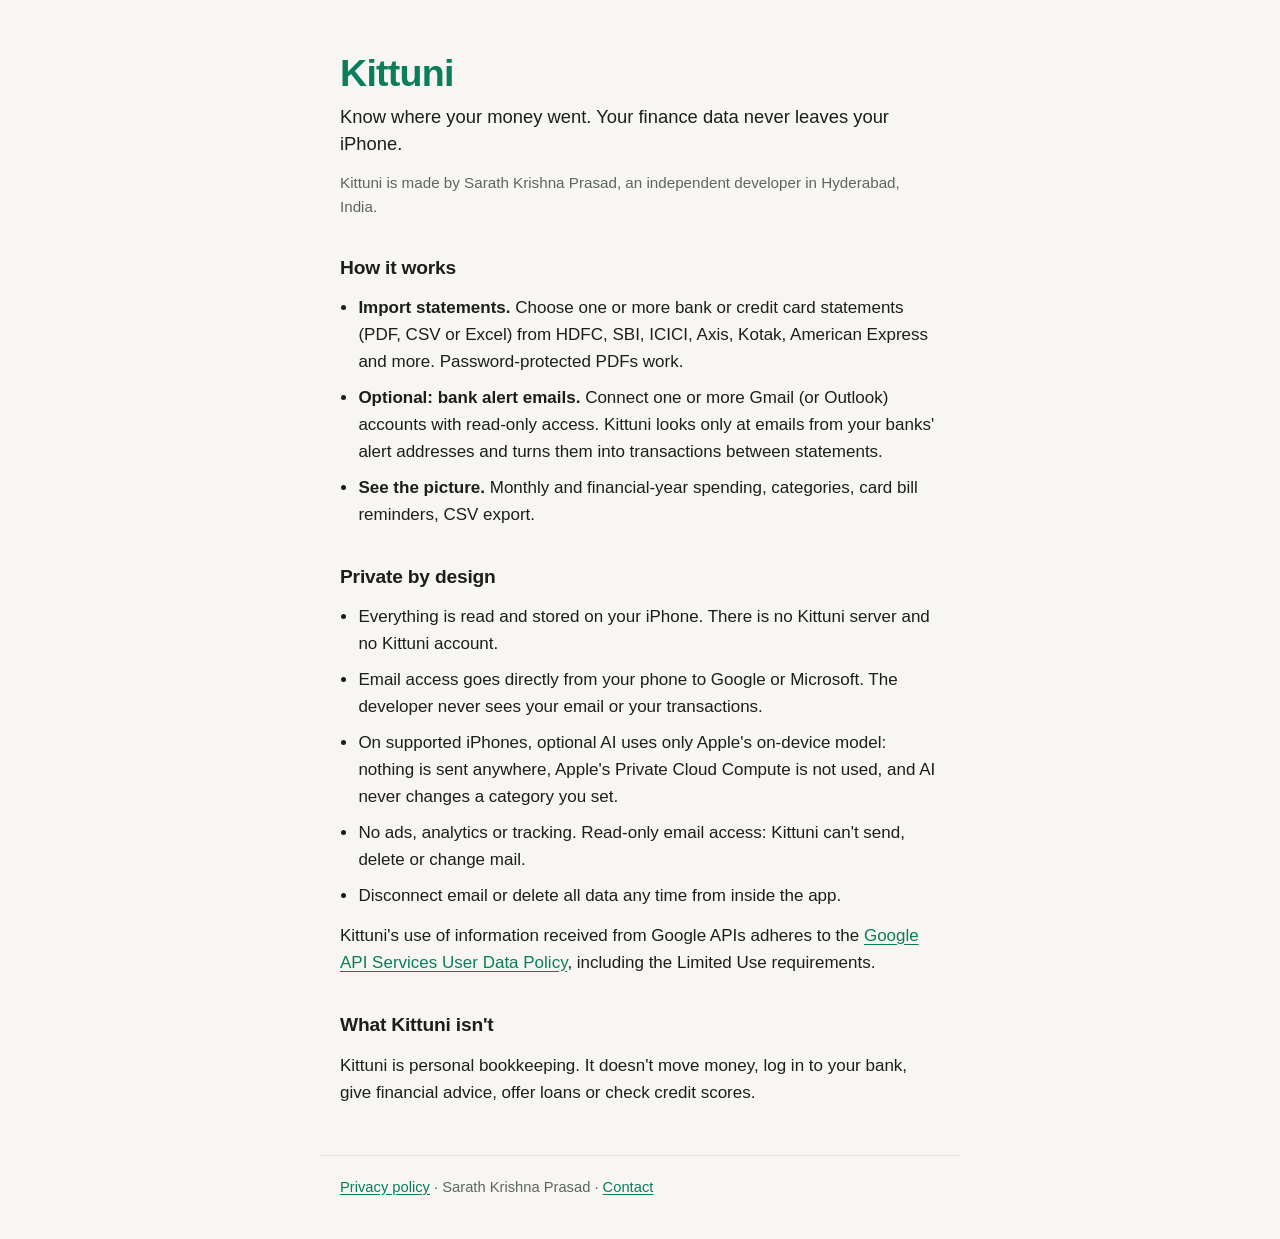
==== index.html @ f72bd261 "Publish the Kittuni homepage and privacy policy. Static GitHub Pages site for kittuni.com, with the " ====
<!doctype html>
<html lang="en">
<head>
<meta charset="utf-8">
<meta name="viewport" content="width=device-width, initial-scale=1">
<title>Kittuni — private expense tracker for iPhone</title>
<meta name="description" content="Track spending from your bank statements and bank alert emails, entirely on your iPhone. No servers, no tracking.">
<link rel="canonical" href="https://kittuni.com/">
<link rel="icon" href="favicon.svg" type="image/svg+xml">
<link rel="stylesheet" href="style.css">
</head>
<body>
<header class="wrap">
  <h1>Kittuni</h1>
  <p class="tag">Know where your money went. Your finance data never leaves your iPhone.</p>
  <p class="maker">Kittuni is made by Sarath Krishna Prasad, an independent developer in Hyderabad, India.</p>
</header>
<main class="wrap">
  <section>
    <h2>How it works</h2>
    <ul>
      <li><strong>Import statements.</strong> Choose one or more bank or credit card statements (PDF, CSV or Excel) from HDFC, SBI, ICICI, Axis, Kotak, American Express and more. Password-protected PDFs work.</li>
      <li><strong>Optional: bank alert emails.</strong> Connect one or more Gmail (or Outlook) accounts with read-only access. Kittuni looks only at emails from your banks' alert addresses and turns them into transactions between statements.</li>
      <li><strong>See the picture.</strong> Monthly and financial-year spending, categories, card bill reminders, CSV export.</li>
    </ul>
  </section>
  <section>
    <h2>Private by design</h2>
    <ul>
      <li>Everything is read and stored on your iPhone. There is no Kittuni server and no Kittuni account.</li>
      <li>Email access goes directly from your phone to Google or Microsoft. The developer never sees your email or your transactions.</li>
      <li>On supported iPhones, optional AI uses only Apple's on-device model: nothing is sent anywhere, Apple's Private Cloud Compute is not used, and AI never changes a category you set.</li>
      <li>No ads, analytics or tracking. Read-only email access: Kittuni can't send, delete or change mail.</li>
      <li>Disconnect email or delete all data any time from inside the app.</li>
    </ul>
    <p>Kittuni's use of information received from Google APIs adheres to the <a href="https://developers.google.com/terms/api-services-user-data-policy">Google API Services User Data Policy</a>, including the Limited Use requirements.</p>
  </section>
  <section>
    <h2>What Kittuni isn't</h2>
    <p>Kittuni is personal bookkeeping. It doesn't move money, log in to your bank, give financial advice, offer loans or check credit scores.</p>
  </section>
</main>
<footer class="wrap">
  <a href="privacy/">Privacy policy</a> · Sarath Krishna Prasad · <a href="mailto:kittuni.app@gmail.com">Contact</a>
</footer>
</body>
</html>
---- style.css ----
:root {
  color-scheme: light dark;
  --accent: #0a7d5a;
  --text: #1a1f1c;
  --muted: #5c665f;
  --bg: #f7f6f3;
  --line: #e4e1d8;
}

@media (prefers-color-scheme: dark) {
  :root {
    --accent: #5dcea0;
    --text: #f2f4f2;
    --muted: #b4beb6;
    --bg: #121614;
    --line: #2c3530;
  }
}

* { box-sizing: border-box; }

body {
  margin: 0;
  font: 17px/1.6 -apple-system, BlinkMacSystemFont, "Segoe UI", Roboto, Helvetica, Arial, sans-serif;
  color: var(--text);
  background: var(--bg);
  overflow-wrap: break-word;
}

.wrap {
  max-width: 40rem;
  margin: 0 auto;
  padding: 0 1.25rem;
}

header.wrap { padding-top: 3.25rem; }

h1 {
  font-size: 2.35rem;
  line-height: 1.15;
  font-weight: 700;
  letter-spacing: -0.02em;
  margin: 0;
  color: var(--accent);
}

.tag {
  font-size: 1.15rem;
  line-height: 1.45;
  margin: 0.55rem 0 0;
}

.maker,
.effective {
  margin: 0.85rem 0 0;
  color: var(--muted);
  font-size: 0.95rem;
}

h2 {
  font-size: 1.2rem;
  margin: 2.1rem 0 0.6rem;
  letter-spacing: -0.01em;
}

p { margin: 0.75rem 0; }

ul {
  margin: 0.4rem 0 0;
  padding-left: 1.15rem;
}

li { margin: 0.55rem 0; }

a {
  color: var(--accent);
  text-underline-offset: 0.15em;
}

a:hover { text-decoration-thickness: 2px; }

code {
  font-family: ui-monospace, SFMono-Regular, Menlo, Consolas, monospace;
  font-size: 0.9em;
}

main.policy { padding-top: 2.5rem; }

footer.wrap {
  margin-top: 3rem;
  margin-bottom: 2.5rem;
  padding-top: 1.25rem;
  border-top: 1px solid var(--line);
  font-size: 0.92rem;
  color: var(--muted);
}

@media (max-width: 480px) {
  body { font-size: 16.5px; }
  h1 { font-size: 2rem; }
  header.wrap { padding-top: 2.25rem; }
}
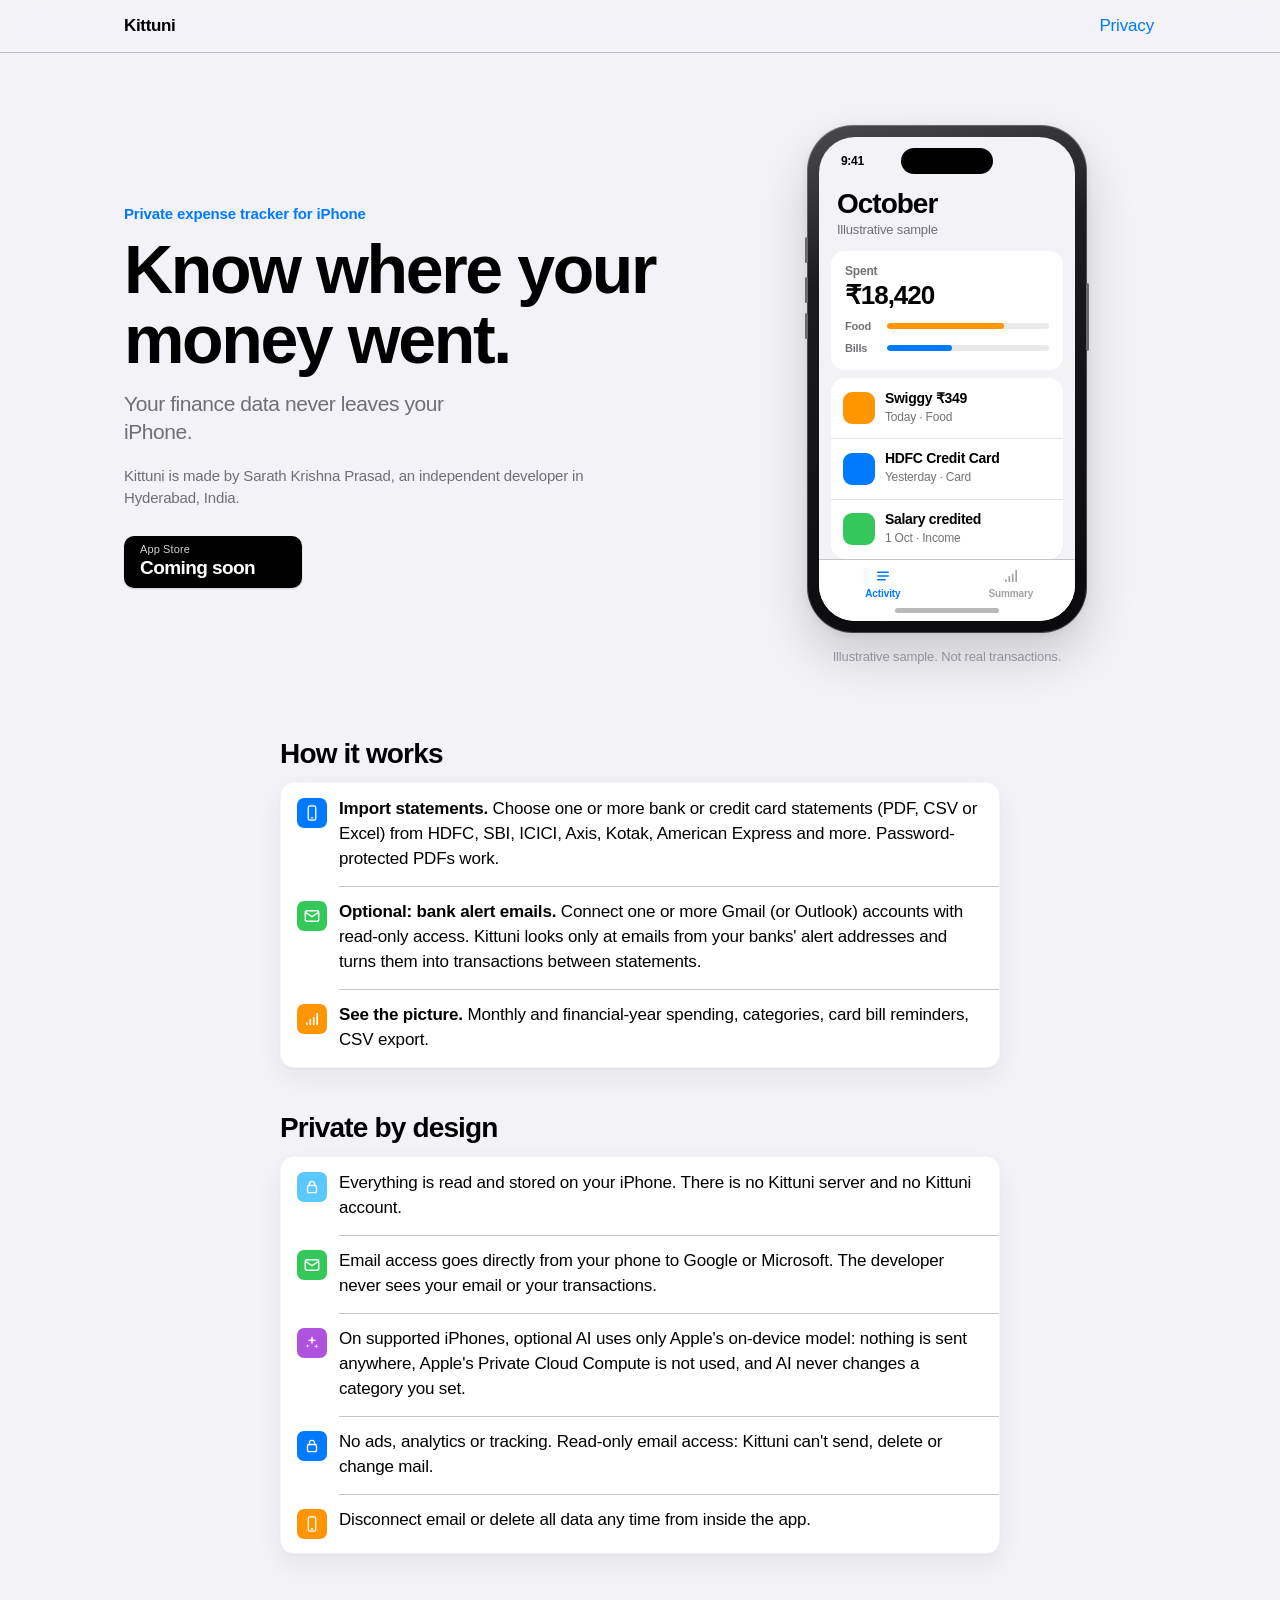
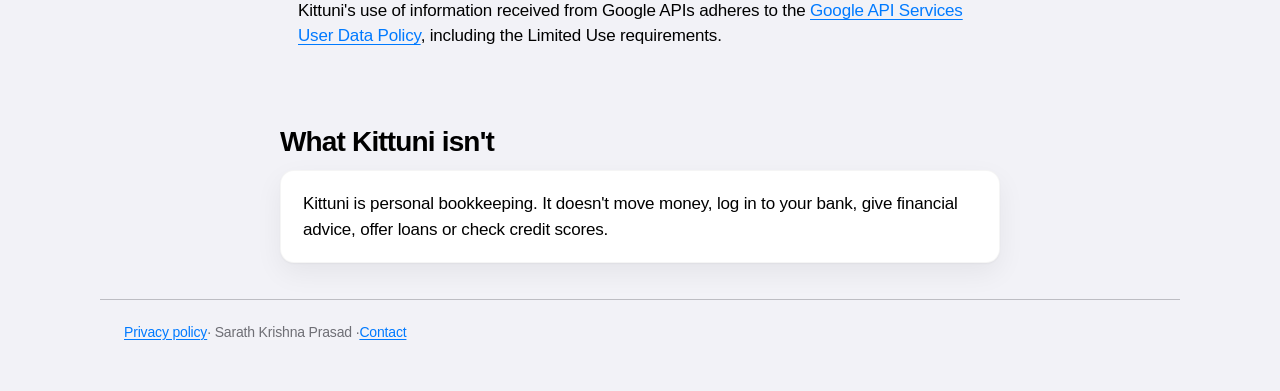
==== commit 0bd19902: "Redesign the site as an iOS-style product page. Use the system font stack, grouped cards, a CSS iPho" ====
--- a/index.html
+++ b/index.html
@@ -2,46 +2,144 @@
 <html lang="en">
 <head>
 <meta charset="utf-8">
-<meta name="viewport" content="width=device-width, initial-scale=1">
+<meta name="viewport" content="width=device-width, initial-scale=1, viewport-fit=cover">
 <title>Kittuni — private expense tracker for iPhone</title>
 <meta name="description" content="Track spending from your bank statements and bank alert emails, entirely on your iPhone. No servers, no tracking.">
+<meta name="theme-color" content="#F2F2F7" media="(prefers-color-scheme: light)">
+<meta name="theme-color" content="#000000" media="(prefers-color-scheme: dark)">
 <link rel="canonical" href="https://kittuni.com/">
 <link rel="icon" href="favicon.svg" type="image/svg+xml">
 <link rel="stylesheet" href="style.css">
 </head>
-<body>
-<header class="wrap">
-  <h1>Kittuni</h1>
-  <p class="tag">Know where your money went. Your finance data never leaves your iPhone.</p>
-  <p class="maker">Kittuni is made by Sarath Krishna Prasad, an independent developer in Hyderabad, India.</p>
+<body class="home">
+<a class="skip" href="#content">Skip to content</a>
+<header class="bar">
+  <div class="bar-inner">
+    <a class="wordmark" href="index.html">Kittuni</a>
+    <a class="bar-link" href="privacy/">Privacy</a>
+  </div>
 </header>
-<main class="wrap">
-  <section>
+<main id="content">
+  <section class="hero">
+    <div class="hero-copy">
+      <p class="kicker">Private expense tracker for iPhone</p>
+      <h1>Know where your money went.</h1>
+      <p class="lede">Your finance data never leaves your iPhone.</p>
+      <p class="maker">Kittuni is made by Sarath Krishna Prasad, an independent developer in Hyderabad, India.</p>
+      <p class="store" role="note" aria-label="App Store — coming soon">
+        <span class="store-top" aria-hidden="true">App Store</span>
+        <span class="store-bottom" aria-hidden="true">Coming soon</span>
+      </p>
+    </div>
+    <figure class="hero-device">
+      <div class="phone" aria-hidden="true">
+        <span class="btn-vol"></span>
+        <span class="btn-power"></span>
+        <div class="screen">
+          <div class="island"></div>
+          <div class="status"><span>9:41</span><span class="status-gap"></span><span></span></div>
+          <div class="appbar">
+            <p class="appbar-title">October</p>
+            <p class="appbar-sub">Illustrative sample</p>
+          </div>
+          <div class="summary">
+            <p class="sum-k">Spent</p>
+            <p class="sum-v">₹18,420</p>
+            <p class="sum-row"><span>Food</span><i class="meter m1"></i></p>
+            <p class="sum-row"><span>Bills</span><i class="meter m2"></i></p>
+          </div>
+          <div class="txns">
+            <div class="txn">
+              <span class="dot dot-food"></span>
+              <span class="txn-copy">
+                <span class="txn-name">Swiggy ₹349</span>
+                <span class="txn-meta">Today · Food</span>
+              </span>
+            </div>
+            <div class="txn">
+              <span class="dot dot-card"></span>
+              <span class="txn-copy">
+                <span class="txn-name">HDFC Credit Card</span>
+                <span class="txn-meta">Yesterday · Card</span>
+              </span>
+            </div>
+            <div class="txn">
+              <span class="dot dot-in"></span>
+              <span class="txn-copy">
+                <span class="txn-name">Salary credited</span>
+                <span class="txn-meta">1 Oct · Income</span>
+              </span>
+            </div>
+          </div>
+          <div class="tabs">
+            <span class="tab on"><svg viewBox="0 0 24 24" fill="none" stroke="currentColor" stroke-width="1.8" stroke-linecap="round"><path d="M5 7h14M5 12h14M5 17h10"/></svg>Activity</span>
+            <span class="tab"><svg viewBox="0 0 24 24" fill="currentColor"><path d="M4 16.5h2.2V20H4v-3.5zm4.6-4.2h2.2V20H8.6v-7.7zM13.2 9h2.2v11h-2.2V9zM17.8 4H20v16h-2.2V4z"/></svg>Summary</span>
+          </div>
+          <div class="home-ind"></div>
+        </div>
+      </div>
+      <figcaption>Illustrative sample. Not real transactions.</figcaption>
+    </figure>
+  </section>
+
+  <section class="band">
     <h2>How it works</h2>
-    <ul>
-      <li><strong>Import statements.</strong> Choose one or more bank or credit card statements (PDF, CSV or Excel) from HDFC, SBI, ICICI, Axis, Kotak, American Express and more. Password-protected PDFs work.</li>
-      <li><strong>Optional: bank alert emails.</strong> Connect one or more Gmail (or Outlook) accounts with read-only access. Kittuni looks only at emails from your banks' alert addresses and turns them into transactions between statements.</li>
-      <li><strong>See the picture.</strong> Monthly and financial-year spending, categories, card bill reminders, CSV export.</li>
+    <ul class="group">
+      <li>
+        <span class="glyph glyph-blue" aria-hidden="true"><svg viewBox="0 0 24 24" fill="none" stroke="currentColor" stroke-width="1.8" stroke-linecap="round" stroke-linejoin="round"><rect x="7" y="2.5" width="10" height="19" rx="2.2"/><path d="M11 18.5h2"/></svg></span>
+        <p><strong>Import statements.</strong> Choose one or more bank or credit card statements (PDF, CSV or Excel) from HDFC, SBI, ICICI, Axis, Kotak, American Express and more. Password-protected PDFs work.</p>
+      </li>
+      <li>
+        <span class="glyph glyph-green" aria-hidden="true"><svg viewBox="0 0 24 24" fill="none" stroke="currentColor" stroke-width="1.8" stroke-linecap="round" stroke-linejoin="round"><rect x="3" y="5" width="18" height="14" rx="2"/><path d="M4 7.5 12 13l8-5.5"/></svg></span>
+        <p><strong>Optional: bank alert emails.</strong> Connect one or more Gmail (or Outlook) accounts with read-only access. Kittuni looks only at emails from your banks' alert addresses and turns them into transactions between statements.</p>
+      </li>
+      <li>
+        <span class="glyph glyph-orange" aria-hidden="true"><svg viewBox="0 0 24 24" fill="currentColor"><path d="M4 16.5h2.2V20H4v-3.5zm4.6-4.2h2.2V20H8.6v-7.7zM13.2 9h2.2v11h-2.2V9zM17.8 4H20v16h-2.2V4z"/></svg></span>
+        <p><strong>See the picture.</strong> Monthly and financial-year spending, categories, card bill reminders, CSV export.</p>
+      </li>
     </ul>
   </section>
-  <section>
+
+  <section class="band">
     <h2>Private by design</h2>
-    <ul>
-      <li>Everything is read and stored on your iPhone. There is no Kittuni server and no Kittuni account.</li>
-      <li>Email access goes directly from your phone to Google or Microsoft. The developer never sees your email or your transactions.</li>
-      <li>On supported iPhones, optional AI uses only Apple's on-device model: nothing is sent anywhere, Apple's Private Cloud Compute is not used, and AI never changes a category you set.</li>
-      <li>No ads, analytics or tracking. Read-only email access: Kittuni can't send, delete or change mail.</li>
-      <li>Disconnect email or delete all data any time from inside the app.</li>
+    <ul class="group">
+      <li>
+        <span class="glyph glyph-teal" aria-hidden="true"><svg viewBox="0 0 24 24" fill="none" stroke="currentColor" stroke-width="1.8" stroke-linecap="round" stroke-linejoin="round"><rect x="6" y="10" width="12" height="9.5" rx="2"/><path d="M8.5 10V8a3.5 3.5 0 0 1 7 0v2"/></svg></span>
+        <p>Everything is read and stored on your iPhone. There is no Kittuni server and no Kittuni account.</p>
+      </li>
+      <li>
+        <span class="glyph glyph-green" aria-hidden="true"><svg viewBox="0 0 24 24" fill="none" stroke="currentColor" stroke-width="1.8" stroke-linecap="round" stroke-linejoin="round"><rect x="3" y="5" width="18" height="14" rx="2"/><path d="M4 7.5 12 13l8-5.5"/></svg></span>
+        <p>Email access goes directly from your phone to Google or Microsoft. The developer never sees your email or your transactions.</p>
+      </li>
+      <li>
+        <span class="glyph glyph-purple" aria-hidden="true"><svg viewBox="0 0 24 24" fill="currentColor"><path d="M12 2.2 13.35 7.1 18.3 8.45 13.35 9.8 12 14.7 10.65 9.8 5.7 8.45 10.65 7.1 12 2.2zM17.6 13.2l.7 2.45 2.5.7-2.5.7-.7 2.45-.7-2.45-2.5-.7 2.5-.7.7-2.45zM6.3 13.6l.55 1.85 1.9.55-1.9.55-.55 1.85-.55-1.85-1.9-.55 1.9-.55.55-1.85z"/></svg></span>
+        <p>On supported iPhones, optional AI uses only Apple's on-device model: nothing is sent anywhere, Apple's Private Cloud Compute is not used, and AI never changes a category you set.</p>
+      </li>
+      <li>
+        <span class="glyph glyph-blue" aria-hidden="true"><svg viewBox="0 0 24 24" fill="none" stroke="currentColor" stroke-width="1.8" stroke-linecap="round" stroke-linejoin="round"><rect x="6" y="10" width="12" height="9.5" rx="2"/><path d="M8.5 10V8a3.5 3.5 0 0 1 7 0v2"/></svg></span>
+        <p>No ads, analytics or tracking. Read-only email access: Kittuni can't send, delete or change mail.</p>
+      </li>
+      <li>
+        <span class="glyph glyph-orange" aria-hidden="true"><svg viewBox="0 0 24 24" fill="none" stroke="currentColor" stroke-width="1.8" stroke-linecap="round" stroke-linejoin="round"><rect x="7" y="2.5" width="10" height="19" rx="2.2"/><path d="M11 18.5h2"/></svg></span>
+        <p>Disconnect email or delete all data any time from inside the app.</p>
+      </li>
     </ul>
-    <p>Kittuni's use of information received from Google APIs adheres to the <a href="https://developers.google.com/terms/api-services-user-data-policy">Google API Services User Data Policy</a>, including the Limited Use requirements.</p>
+    <div class="note">
+      <p>Kittuni's use of information received from Google APIs adheres to the <a href="https://developers.google.com/terms/api-services-user-data-policy">Google API Services User Data Policy</a>, including the Limited Use requirements.</p>
+    </div>
   </section>
-  <section>
+
+  <section class="band">
     <h2>What Kittuni isn't</h2>
-    <p>Kittuni is personal bookkeeping. It doesn't move money, log in to your bank, give financial advice, offer loans or check credit scores.</p>
+    <div class="card prose">
+      <p>Kittuni is personal bookkeeping. It doesn't move money, log in to your bank, give financial advice, offer loans or check credit scores.</p>
+    </div>
   </section>
 </main>
-<footer class="wrap">
-  <a href="privacy/">Privacy policy</a> · Sarath Krishna Prasad · <a href="mailto:kittuni.app@gmail.com">Contact</a>
+<footer class="foot">
+  <div class="foot-inner">
+    <a href="privacy/">Privacy policy</a> · Sarath Krishna Prasad · <a href="mailto:kittuni.app@gmail.com">Contact</a>
+  </div>
 </footer>
 </body>
 </html>
--- a/style.css
+++ b/style.css
@@ -1,102 +1,628 @@
 :root {
   color-scheme: light dark;
-  --accent: #0a7d5a;
-  --text: #1a1f1c;
-  --muted: #5c665f;
-  --bg: #f7f6f3;
-  --line: #e4e1d8;
+  --accent: #007aff;
+  --text: #000000;
+  --secondary: rgba(60, 60, 67, 0.72);
+  --tertiary: rgba(60, 60, 67, 0.48);
+  --bg: #f2f2f7;
+  --card: #ffffff;
+  --sep: rgba(60, 60, 67, 0.29);
+  --shadow: 0 1px 2px rgba(0, 0, 0, 0.04), 0 10px 28px rgba(0, 0, 0, 0.06);
+  --card-border: rgba(0, 0, 0, 0.04);
+  --bar: rgba(242, 242, 247, 0.82);
+  --code-bg: rgba(120, 120, 128, 0.12);
+  --screen: #f2f2f7;
+  --txn: #ffffff;
+  --glyph-blue: #007aff;
+  --glyph-green: #34c759;
+  --glyph-orange: #ff9500;
+  --glyph-purple: #af52de;
+  --glyph-teal: #5ac8fa;
+  --debit: #ff3b30;
+  --credit: #34c759;
+  --store-bg: #000000;
+  --store-fg: #ffffff;
+  --glow: rgba(0, 122, 255, 0.22);
+  --phone-shadow: 0 24px 50px rgba(0, 0, 0, 0.16), 0 2px 8px rgba(0, 0, 0, 0.06);
 }
 
 @media (prefers-color-scheme: dark) {
   :root {
-    --accent: #5dcea0;
-    --text: #f2f4f2;
-    --muted: #b4beb6;
-    --bg: #121614;
-    --line: #2c3530;
+    --accent: #0a84ff;
+    --text: #ffffff;
+    --secondary: rgba(235, 235, 245, 0.68);
+    --tertiary: rgba(235, 235, 245, 0.42);
+    --bg: #000000;
+    --card: #1c1c1e;
+    --sep: rgba(84, 84, 88, 0.65);
+    --shadow: 0 0 0 0.5px rgba(255, 255, 255, 0.06);
+    --card-border: rgba(255, 255, 255, 0.06);
+    --bar: rgba(0, 0, 0, 0.72);
+    --code-bg: rgba(120, 120, 128, 0.28);
+    --screen: #000000;
+    --txn: #1c1c1e;
+    --glyph-blue: #0a84ff;
+    --glyph-green: #30d158;
+    --glyph-orange: #ff9f0a;
+    --glyph-purple: #bf5af2;
+    --glyph-teal: #64d2ff;
+    --debit: #ff453a;
+    --credit: #30d158;
+    --store-bg: #ffffff;
+    --store-fg: #000000;
+    --glow: rgba(10, 132, 255, 0.35);
+    --phone-shadow: 0 24px 60px rgba(0, 0, 0, 0.55);
   }
 }
 
 * { box-sizing: border-box; }
 
+html { -webkit-text-size-adjust: 100%; }
+
 body {
   margin: 0;
-  font: 17px/1.6 -apple-system, BlinkMacSystemFont, "Segoe UI", Roboto, Helvetica, Arial, sans-serif;
+  font-family: -apple-system, BlinkMacSystemFont, "SF Pro Text", "SF Pro Display", "Segoe UI", Roboto, Helvetica, Arial, sans-serif;
+  font-size: 17px;
+  line-height: 1.47;
+  letter-spacing: -0.01em;
   color: var(--text);
   background: var(--bg);
   overflow-wrap: break-word;
-}
-
-.wrap {
-  max-width: 40rem;
+  -webkit-font-smoothing: antialiased;
+}
+
+.skip {
+  position: absolute;
+  left: 12px;
+  top: 8px;
+  transform: translateY(-150%);
+  background: var(--card);
+  color: var(--accent);
+  padding: 8px 12px;
+  border-radius: 10px;
+  z-index: 5;
+}
+
+.skip:focus { transform: none; }
+
+a {
+  color: var(--accent);
+  text-decoration-thickness: 1px;
+  text-underline-offset: 0.16em;
+}
+
+a:hover { text-decoration-thickness: 2px; }
+
+.bar {
+  position: sticky;
+  top: 0;
+  z-index: 3;
+  background: var(--bar);
+  -webkit-backdrop-filter: saturate(180%) blur(20px);
+  backdrop-filter: saturate(180%) blur(20px);
+  border-bottom: 0.5px solid var(--sep);
+  padding-top: env(safe-area-inset-top);
+}
+
+.bar-inner,
+.foot-inner {
+  max-width: 1080px;
   margin: 0 auto;
-  padding: 0 1.25rem;
-}
-
-header.wrap { padding-top: 3.25rem; }
+  padding: 0 24px;
+  display: flex;
+  align-items: center;
+  justify-content: space-between;
+  min-height: 52px;
+}
+
+.wordmark {
+  color: var(--text);
+  text-decoration: none;
+  font-weight: 600;
+  font-size: 17px;
+  letter-spacing: -0.02em;
+}
+
+.bar-link {
+  font-weight: 500;
+  text-decoration: none;
+  padding: 8px 2px;
+}
+
+.hero {
+  max-width: 1080px;
+  margin: 0 auto;
+  padding: 72px 24px 36px;
+  display: grid;
+  grid-template-columns: minmax(0, 1.15fr) minmax(260px, 0.85fr);
+  gap: 36px 48px;
+  align-items: center;
+}
+
+.kicker {
+  margin: 0;
+  color: var(--accent);
+  font-size: 15px;
+  font-weight: 600;
+  letter-spacing: -0.01em;
+}
 
 h1 {
-  font-size: 2.35rem;
+  margin: 10px 0 0;
+  font-family: -apple-system, BlinkMacSystemFont, "SF Pro Display", "SF Pro Text", "Segoe UI", Roboto, Helvetica, Arial, sans-serif;
+  font-size: clamp(44px, 5.4vw, 68px);
+  line-height: 1.02;
+  font-weight: 700;
+  letter-spacing: -0.035em;
+}
+
+.lede {
+  margin: 16px 0 0;
+  max-width: 18em;
+  font-size: 21px;
+  line-height: 1.35;
+  letter-spacing: -0.02em;
+  color: var(--secondary);
+}
+
+.maker {
+  margin: 18px 0 0;
+  max-width: 34em;
+  color: var(--secondary);
+  font-size: 15px;
+  line-height: 1.45;
+}
+
+.store {
+  display: inline-flex;
+  flex-direction: column;
+  justify-content: center;
+  margin: 28px 0 0;
+  min-width: 178px;
+  padding: 8px 16px 10px;
+  border-radius: 10px;
+  background: var(--store-bg);
+  color: var(--store-fg);
+  line-height: 1.05;
+  box-shadow: 0 1px 2px rgba(0, 0, 0, 0.16);
+  cursor: default;
+  user-select: none;
+}
+
+.store-top {
+  font-size: 11px;
+  font-weight: 500;
+  letter-spacing: 0.01em;
+  opacity: 0.82;
+}
+
+.store-bottom {
+  margin-top: 2px;
+  font-size: 19px;
+  font-weight: 600;
+  letter-spacing: -0.03em;
+}
+
+.hero-device {
+  margin: 0;
+  justify-self: center;
+  text-align: center;
+  position: relative;
+}
+
+.hero-device::before {
+  content: "";
+  position: absolute;
+  z-index: 0;
+  left: 8%;
+  right: 8%;
+  top: 12%;
+  bottom: 12%;
+  background: radial-gradient(circle, var(--glow), transparent 68%);
+  filter: blur(6px);
+}
+
+.phone {
+  position: relative;
+  z-index: 1;
+  width: 280px;
+  height: 508px;
+  margin: 0 auto;
+  padding: 12px;
+  border-radius: 46px;
+  background: linear-gradient(165deg, #4a4a4e 0%, #1c1c1e 28%, #0a0a0c 100%);
+  box-shadow: inset 0 0 0 1px rgba(255, 255, 255, 0.22), var(--phone-shadow);
+}
+
+.btn-vol,
+.btn-power {
+  position: absolute;
+  width: 3px;
+  border-radius: 2px;
+  background: #6a6a6e;
+}
+
+.btn-vol {
+  left: -2px;
+  top: 112px;
+  height: 26px;
+  box-shadow: 0 40px 0 #6a6a6e, 0 76px 0 #6a6a6e;
+}
+
+.btn-power {
+  right: -2px;
+  top: 158px;
+  height: 68px;
+}
+
+.screen {
+  position: relative;
+  height: 100%;
+  border-radius: 36px;
+  overflow: hidden;
+  background: var(--screen);
+  color: var(--text);
+  text-align: left;
+  display: flex;
+  flex-direction: column;
+}
+
+.island {
+  position: absolute;
+  top: 11px;
+  left: 50%;
+  width: 92px;
+  height: 26px;
+  margin-left: -46px;
+  border-radius: 20px;
+  background: #000;
+  z-index: 1;
+}
+
+.status {
+  display: flex;
+  justify-content: space-between;
+  align-items: flex-start;
+  padding: 16px 22px 0;
+  font-size: 12px;
+  font-weight: 600;
+  letter-spacing: -0.02em;
+}
+
+.status-gap { width: 92px; }
+
+.appbar { padding: 18px 18px 4px; }
+
+.summary {
+  margin: 8px 12px 0;
+  padding: 12px 14px 14px;
+  background: var(--txn);
+  border-radius: 14px;
+}
+
+.sum-k {
+  margin: 0;
+  color: var(--secondary);
+  font-size: 12px;
+  font-weight: 600;
+}
+
+.sum-v {
+  margin: 1px 0 10px;
+  font-size: 26px;
+  font-weight: 700;
+  letter-spacing: -0.04em;
+  line-height: 1;
+}
+
+.sum-row {
+  display: flex;
+  align-items: center;
+  gap: 8px;
+  margin: 6px 0 0;
+  color: var(--secondary);
+  font-size: 11px;
+  font-weight: 600;
+}
+
+.sum-row span { width: 34px; flex: none; }
+
+.meter {
+  display: block;
+  height: 6px;
+  width: 100%;
+  border-radius: 6px;
+  background: rgba(120, 120, 128, 0.16);
+  position: relative;
+  overflow: hidden;
+}
+
+.meter::after {
+  content: "";
+  position: absolute;
+  inset: 0 auto 0 0;
+  border-radius: 6px;
+  background: var(--glyph-orange);
+}
+
+.m1::after { width: 72%; }
+.m2::after { width: 40%; background: var(--glyph-blue); }
+
+.appbar-title {
+  margin: 0;
+  font-family: -apple-system, BlinkMacSystemFont, "SF Pro Display", "Segoe UI", sans-serif;
+  font-size: 28px;
+  font-weight: 700;
+  letter-spacing: -0.035em;
+  line-height: 1.05;
+}
+
+.appbar-sub {
+  margin: 2px 0 0;
+  color: var(--secondary);
+  font-size: 13px;
+  font-weight: 500;
+}
+
+.txns {
+  margin: 8px 12px 0;
+  background: var(--txn);
+  border-radius: 14px;
+  box-shadow: 0 1px 2px rgba(0, 0, 0, 0.04);
+}
+
+.txn {
+  display: flex;
+  gap: 10px;
+  align-items: center;
+  padding: 12px;
+}
+
+.txn + .txn { box-shadow: inset 0 0.5px 0 var(--sep); }
+
+.dot {
+  flex: none;
+  width: 32px;
+  height: 32px;
+  border-radius: 9px;
+}
+
+.dot-food { background: var(--glyph-orange); }
+.dot-card { background: var(--glyph-blue); }
+.dot-in { background: var(--glyph-green); }
+
+.txn-copy { display: flex; flex-direction: column; min-width: 0; }
+
+.txn-name {
+  font-size: 14px;
+  font-weight: 600;
+  letter-spacing: -0.02em;
+  line-height: 1.2;
+}
+
+.txn-meta {
+  margin-top: 2px;
+  color: var(--secondary);
+  font-size: 12px;
+  font-weight: 500;
+}
+
+.tabs {
+  margin-top: auto;
+  display: flex;
+  background: var(--txn);
+  border-top: 0.5px solid var(--sep);
+  padding: 7px 0 20px;
+}
+
+.tab {
+  flex: 1;
+  display: flex;
+  flex-direction: column;
+  align-items: center;
+  gap: 2px;
+  color: var(--tertiary);
+  font-size: 10px;
+  font-weight: 600;
+  letter-spacing: -0.01em;
+}
+
+.tab svg { width: 18px; height: 18px; display: block; }
+
+.tab.on { color: var(--accent); }
+
+.home-ind {
+  position: absolute;
+  left: 50%;
+  bottom: 8px;
+  width: 104px;
+  height: 5px;
+  margin-left: -52px;
+  border-radius: 5px;
+  background: var(--text);
+  opacity: 0.28;
+}
+
+figcaption {
+  position: relative;
+  z-index: 1;
+  margin: 14px 0 0;
+  color: var(--tertiary);
+  font-size: 13px;
+  letter-spacing: -0.01em;
+}
+
+.band,
+.doc {
+  max-width: 760px;
+  margin: 0 auto;
+  padding: 12px 20px 8px;
+}
+
+.band { padding-top: 36px; }
+
+.band h2,
+.doc h2 {
+  margin: 0 0 12px;
+  font-family: -apple-system, BlinkMacSystemFont, "SF Pro Display", "SF Pro Text", "Segoe UI", sans-serif;
+  font-size: 28px;
   line-height: 1.15;
   font-weight: 700;
-  letter-spacing: -0.02em;
-  margin: 0;
-  color: var(--accent);
-}
-
-.tag {
-  font-size: 1.15rem;
-  line-height: 1.45;
-  margin: 0.55rem 0 0;
-}
-
-.maker,
+  letter-spacing: -0.03em;
+}
+
+.group,
+.card {
+  background: var(--card);
+  border: 0.5px solid var(--card-border);
+  border-radius: 14px;
+  box-shadow: var(--shadow);
+}
+
+.group {
+  list-style: none;
+  margin: 0;
+  padding: 0;
+}
+
+.group li {
+  display: flex;
+  gap: 12px;
+  align-items: flex-start;
+  margin: 0;
+  padding: 14px 16px;
+}
+
+.group li + li { position: relative; }
+
+.group li + li::before {
+  content: "";
+  position: absolute;
+  left: 58px;
+  right: 0;
+  top: 0;
+  height: 0.5px;
+  background: var(--sep);
+}
+
+.group p,
+.card p { margin: 0; }
+
+.group p + p,
+.lead + .group,
+.note { margin-top: 12px; }
+
+.glyph {
+  flex: none;
+  width: 30px;
+  height: 30px;
+  margin-top: 1px;
+  border-radius: 7px;
+  display: grid;
+  place-items: center;
+  color: #fff;
+}
+
+.glyph svg { width: 18px; height: 18px; display: block; }
+
+.glyph-blue { background: var(--glyph-blue); }
+.glyph-green { background: var(--glyph-green); }
+.glyph-orange { background: var(--glyph-orange); }
+.glyph-purple { background: var(--glyph-purple); }
+.glyph-teal { background: var(--glyph-teal); }
+
+.note {
+  padding: 16px 18px;
+  color: var(--text);
+}
+
+.doc { padding-top: 48px; padding-bottom: 12px; }
+
+.doc-head { margin: 0 4px 8px; }
+
+.doc h1 {
+  font-size: clamp(36px, 5vw, 52px);
+}
+
 .effective {
-  margin: 0.85rem 0 0;
-  color: var(--muted);
-  font-size: 0.95rem;
-}
-
-h2 {
-  font-size: 1.2rem;
-  margin: 2.1rem 0 0.6rem;
-  letter-spacing: -0.01em;
-}
-
-p { margin: 0.75rem 0; }
-
-ul {
-  margin: 0.4rem 0 0;
-  padding-left: 1.15rem;
-}
-
-li { margin: 0.55rem 0; }
-
-a {
-  color: var(--accent);
-  text-underline-offset: 0.15em;
-}
-
-a:hover { text-decoration-thickness: 2px; }
+  margin: 12px 0 0;
+  color: var(--secondary);
+  font-size: 15px;
+}
+
+.block { margin-top: 32px; }
+
+.card.prose { padding: 20px 22px; }
+
+.card.prose p + p { margin-top: 12px; }
+
+.card ul {
+  list-style: none;
+  margin: 0;
+  padding: 0;
+}
+
+.card li {
+  margin: 0;
+  padding: 16px 22px;
+}
+
+.card li + li { box-shadow: inset 0 0.5px 0 var(--sep); }
+
+.card-lead {
+  padding: 18px 22px 14px;
+  box-shadow: inset 0 -0.5px 0 var(--sep);
+}
+
+.card.prose,
+.card li { line-height: 1.5; }
 
 code {
-  font-family: ui-monospace, SFMono-Regular, Menlo, Consolas, monospace;
+  font-family: ui-monospace, SFMono-Regular, ui-monospace, Menlo, Consolas, monospace;
   font-size: 0.9em;
-}
-
-main.policy { padding-top: 2.5rem; }
-
-footer.wrap {
-  margin-top: 3rem;
-  margin-bottom: 2.5rem;
-  padding-top: 1.25rem;
-  border-top: 1px solid var(--line);
-  font-size: 0.92rem;
-  color: var(--muted);
-}
-
-@media (max-width: 480px) {
-  body { font-size: 16.5px; }
-  h1 { font-size: 2rem; }
-  header.wrap { padding-top: 2.25rem; }
-}
+  background: var(--code-bg);
+  padding: 0.08em 0.38em;
+  border-radius: 6px;
+}
+
+.foot {
+  margin-top: 28px;
+  padding-bottom: calc(28px + env(safe-area-inset-bottom));
+  color: var(--secondary);
+  font-size: 14px;
+}
+
+.foot-inner {
+  min-height: 64px;
+  border-top: 0.5px solid var(--sep);
+  justify-content: flex-start;
+  gap: 0;
+}
+
+@media (max-width: 820px) {
+  .hero {
+    grid-template-columns: 1fr;
+    padding: 36px 20px 12px;
+    gap: 28px;
+  }
+
+  h1 { font-size: clamp(40px, 11vw, 56px); }
+
+  .lede { font-size: 19px; }
+
+  .phone { width: 250px; height: 468px; }
+
+  .hero-device { order: 2; }
+
+  .band h2,
+  .doc h2 { font-size: 24px; }
+
+  .bar-inner,
+  .foot-inner { padding-left: 20px; padding-right: 20px; }
+}
+
+@media (max-width: 360px) {
+  .phone { width: 228px; height: 440px; }
+  .appbar-title { font-size: 24px; }
+  .txn-name { font-size: 13px; }
+}
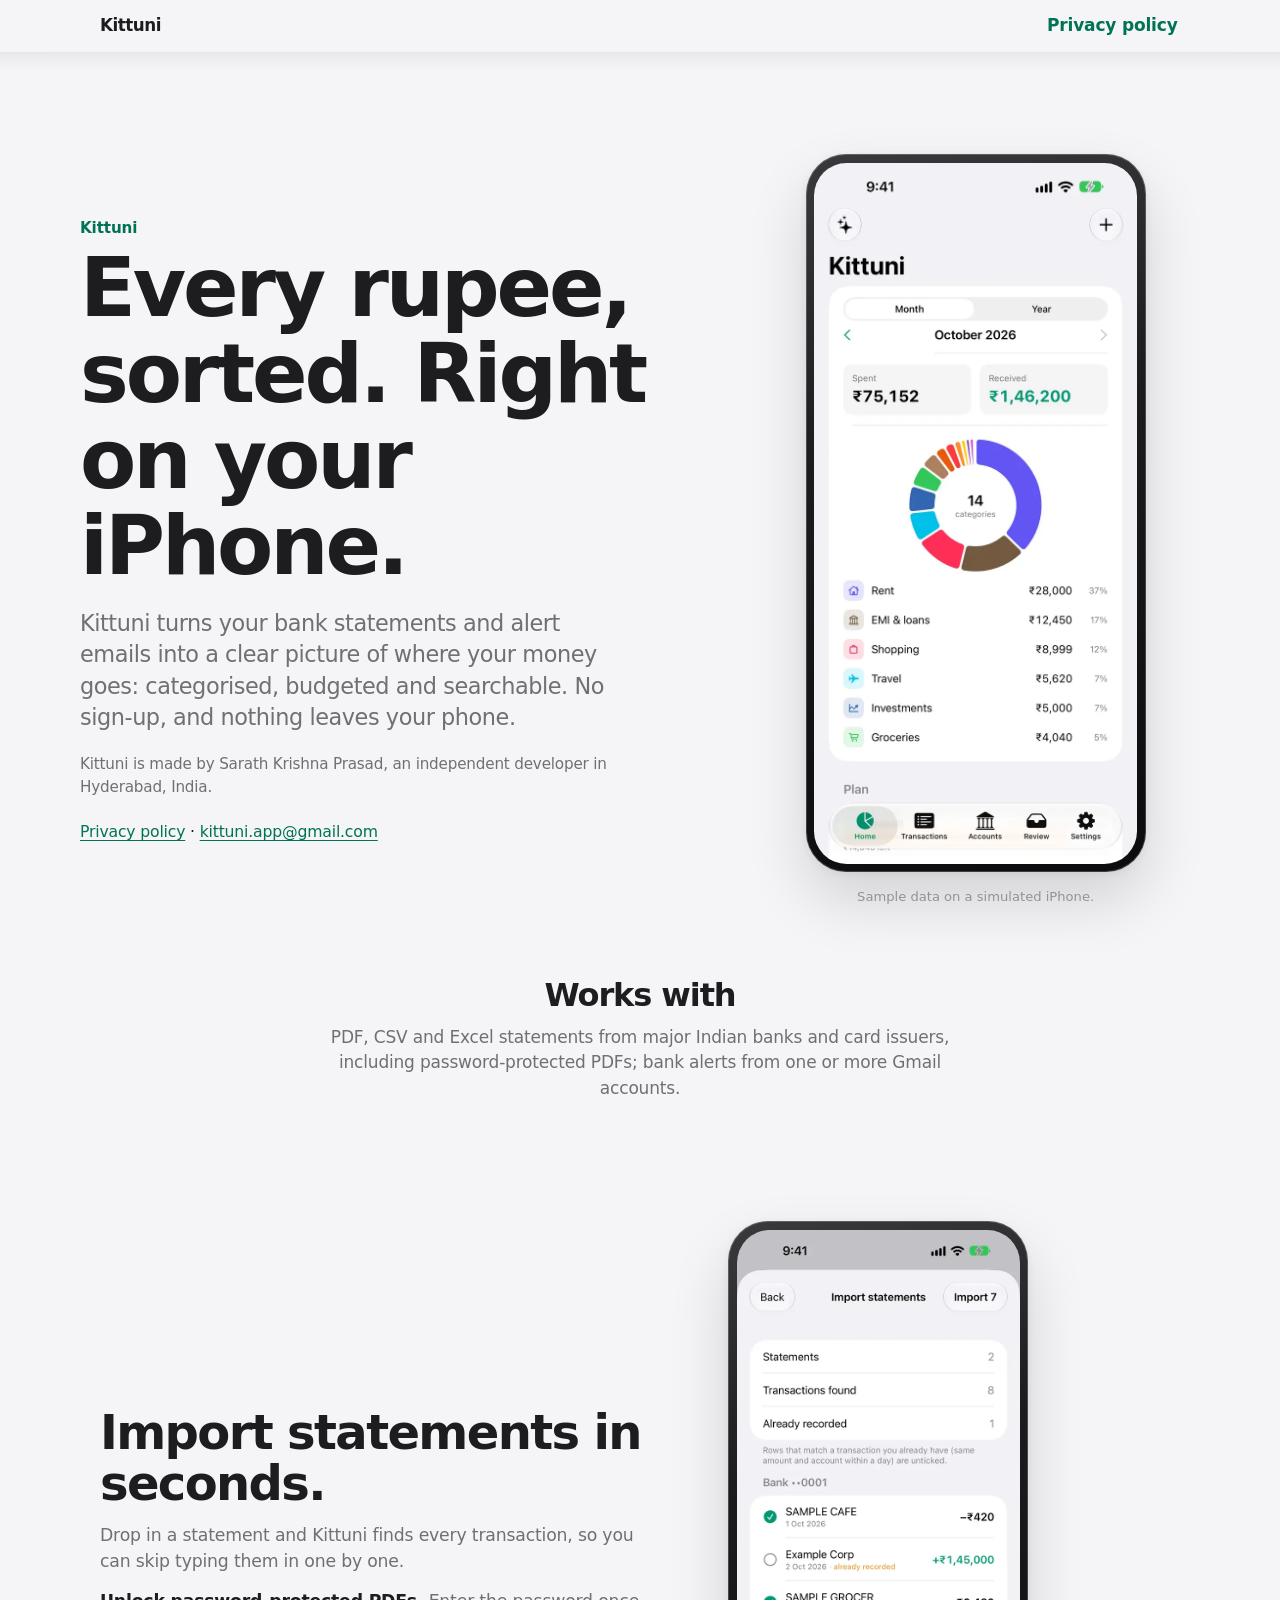
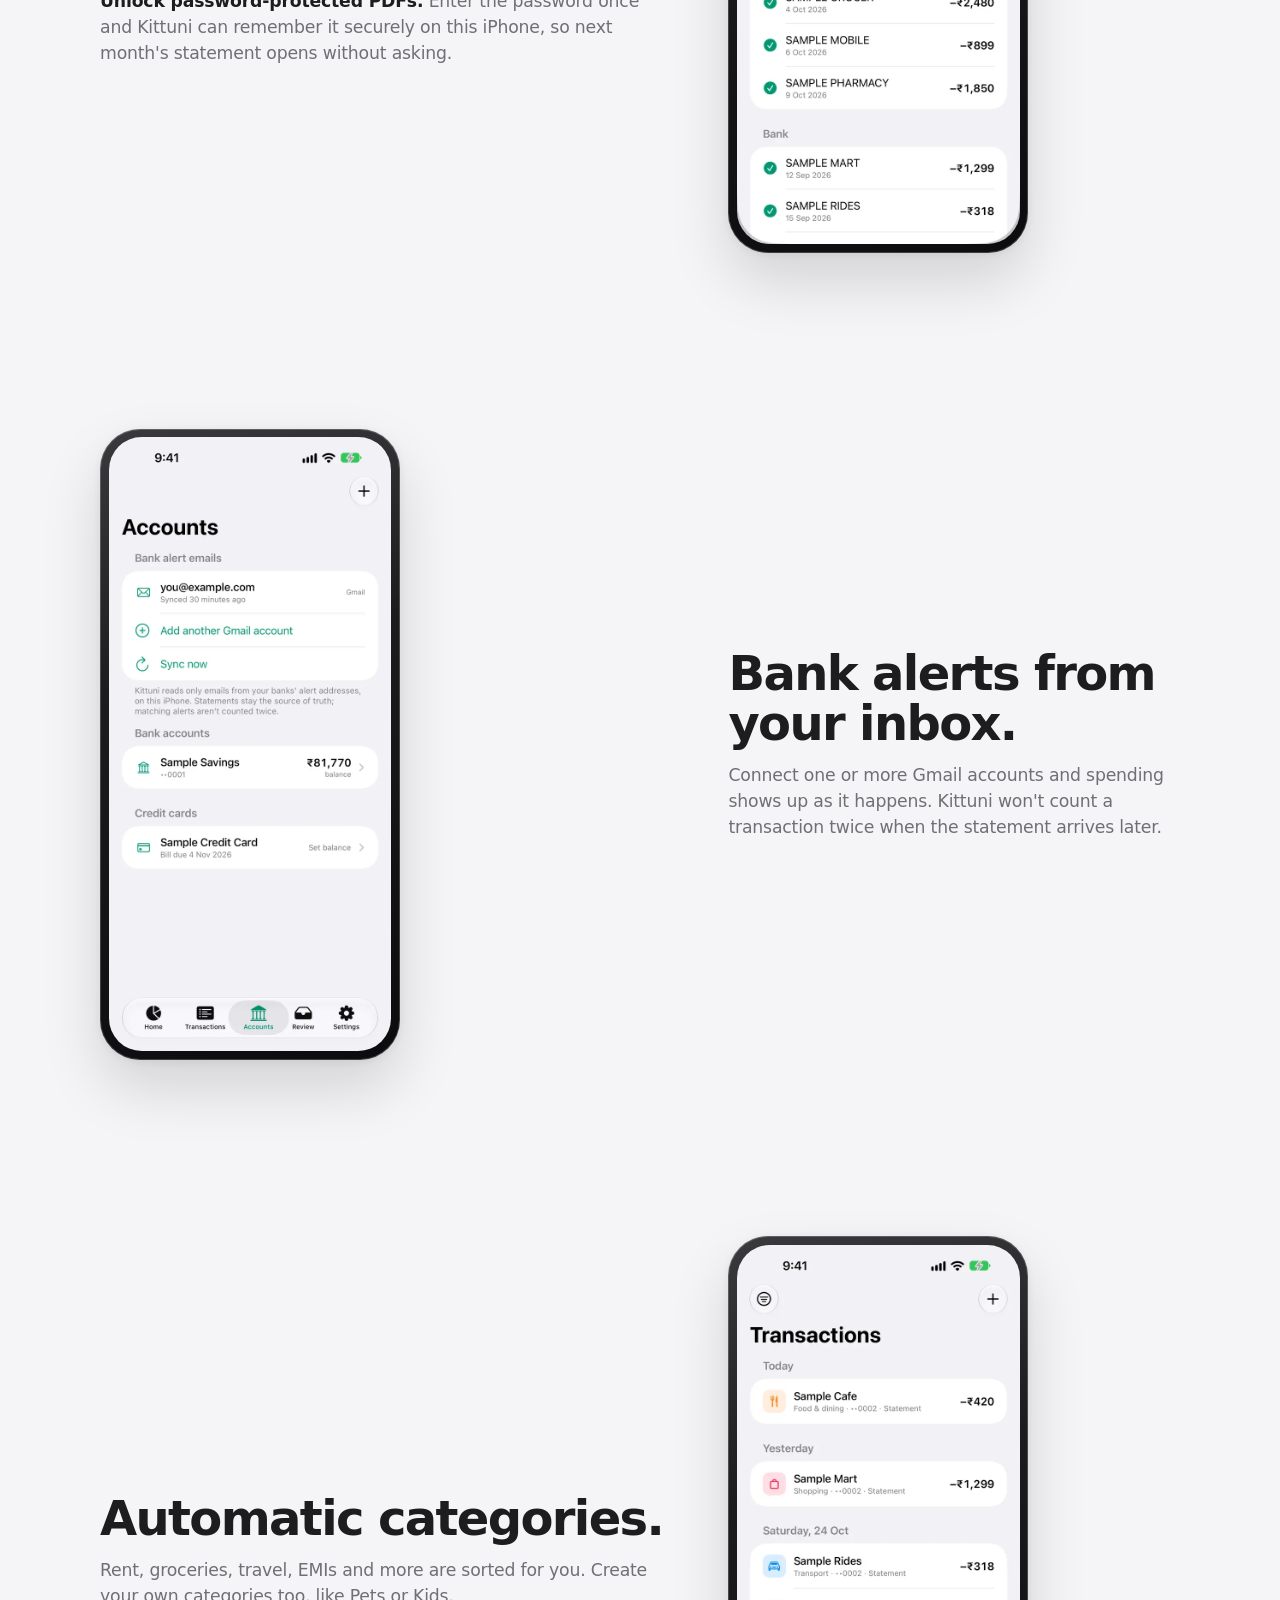
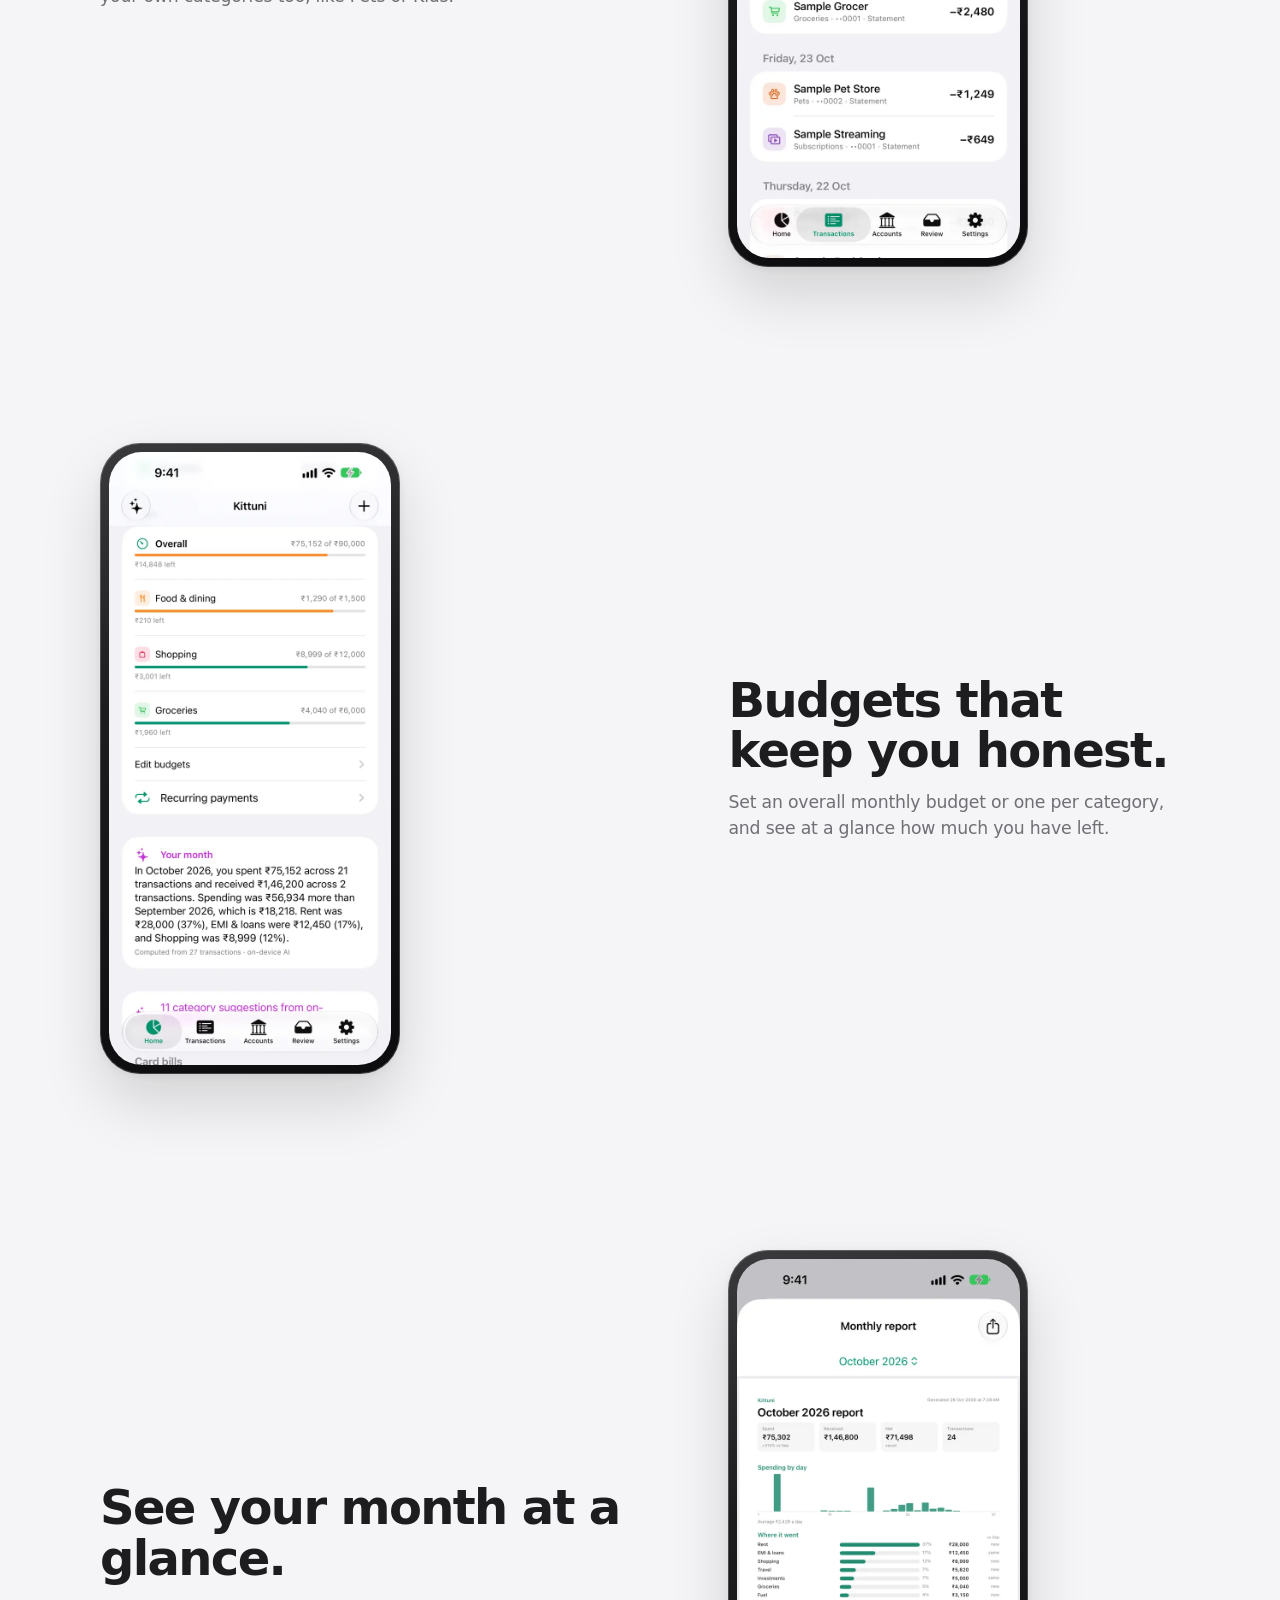
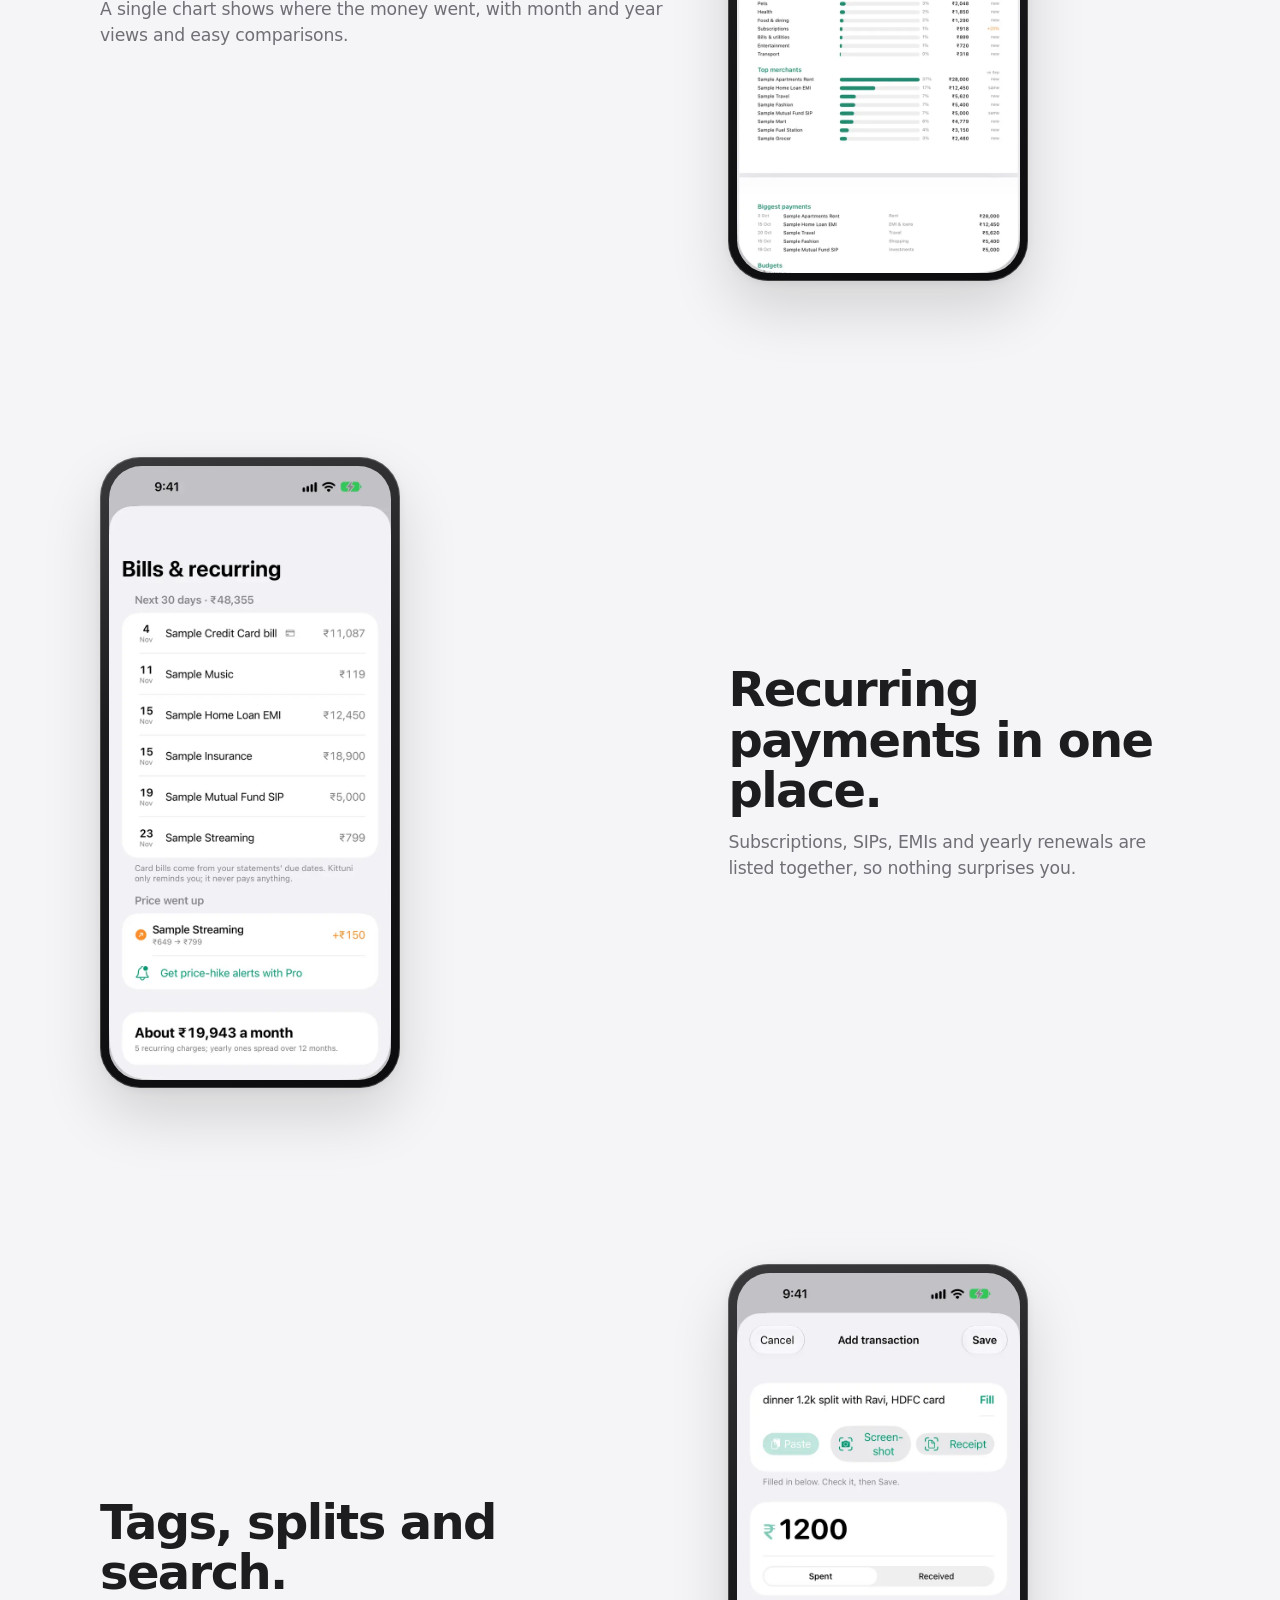
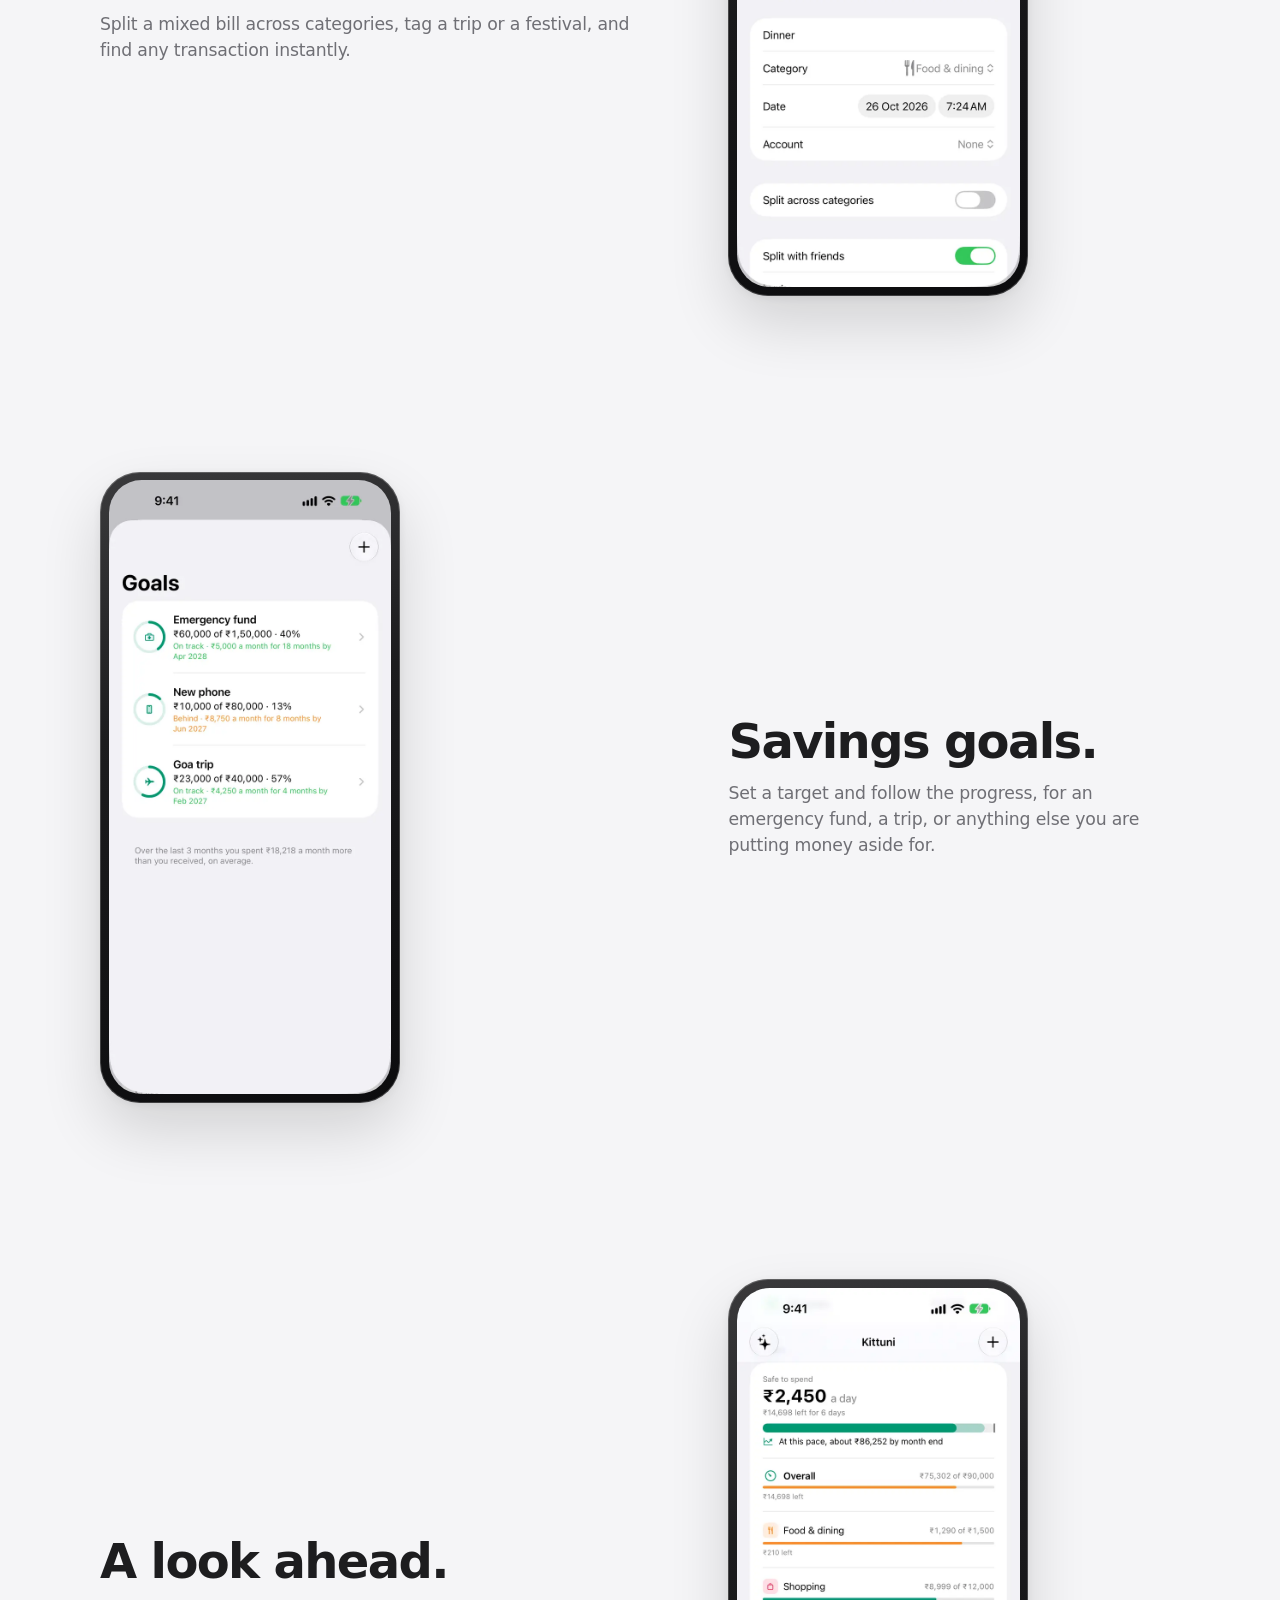
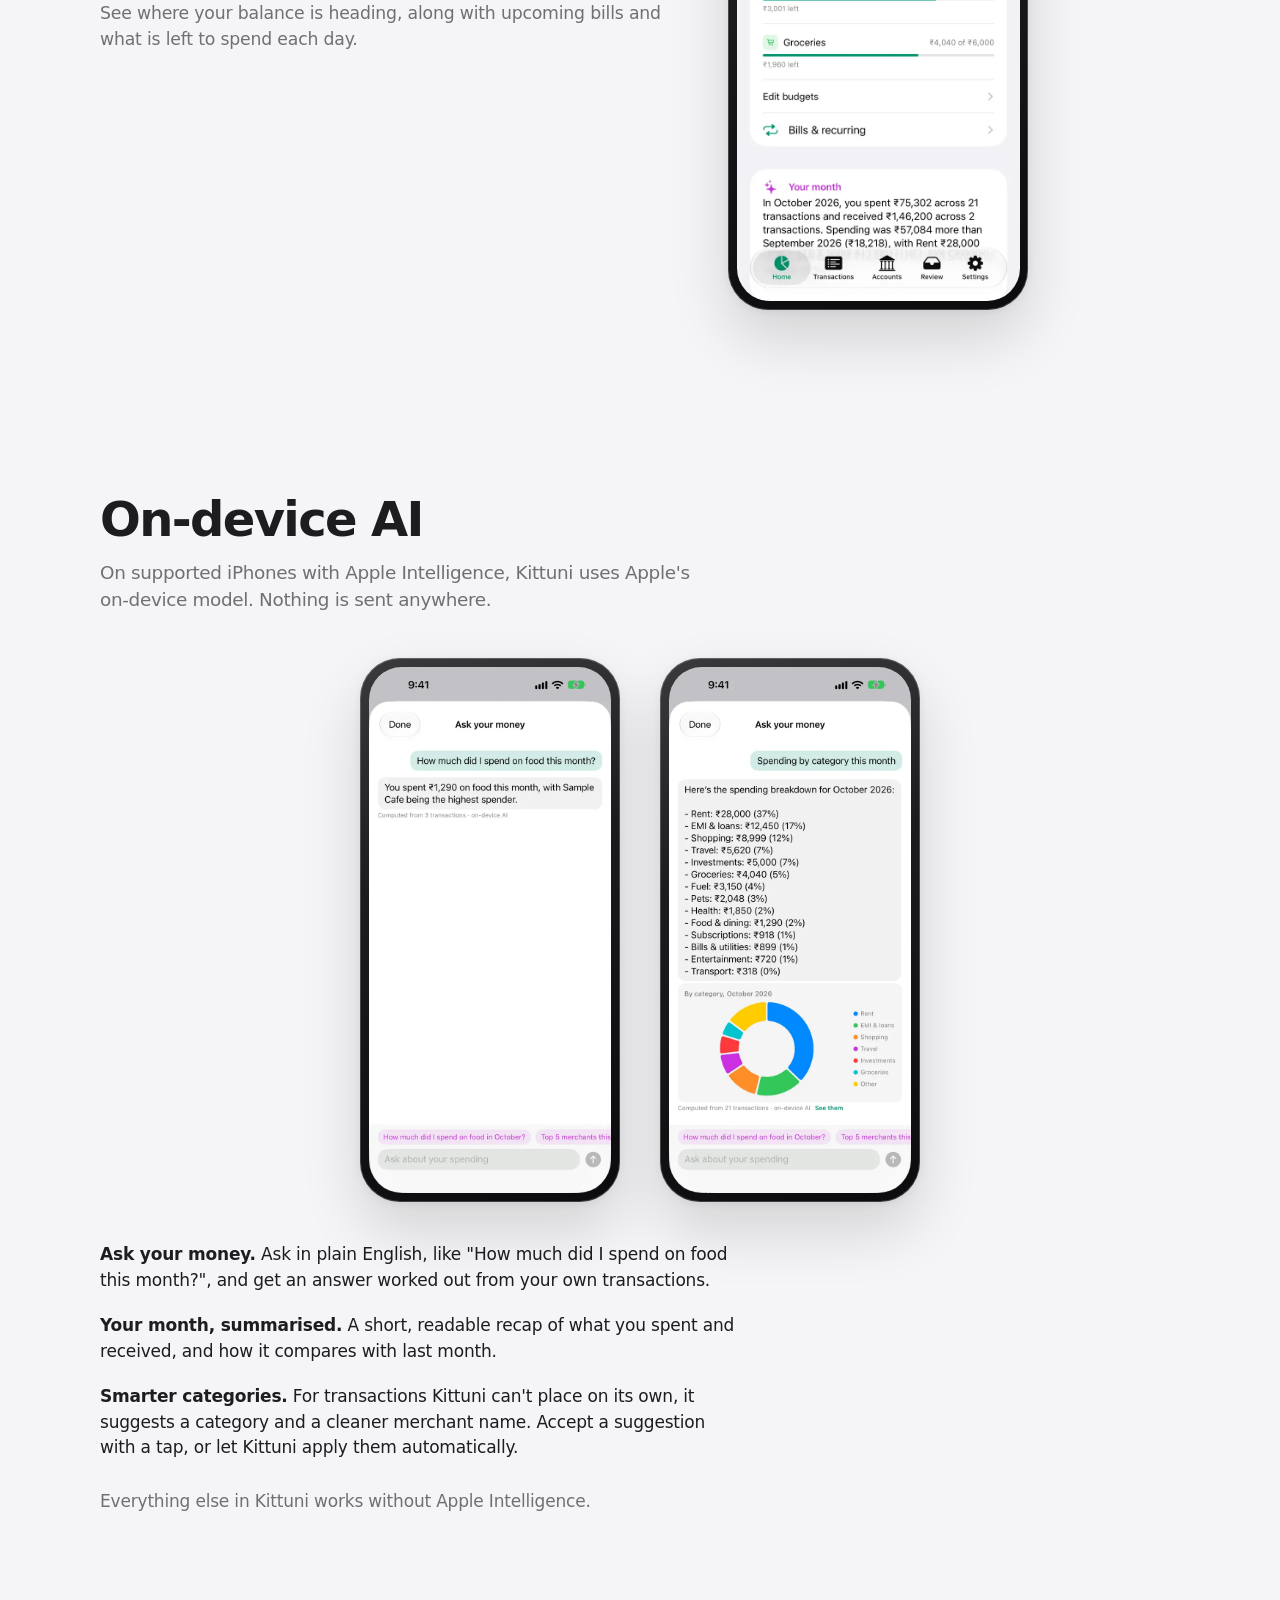
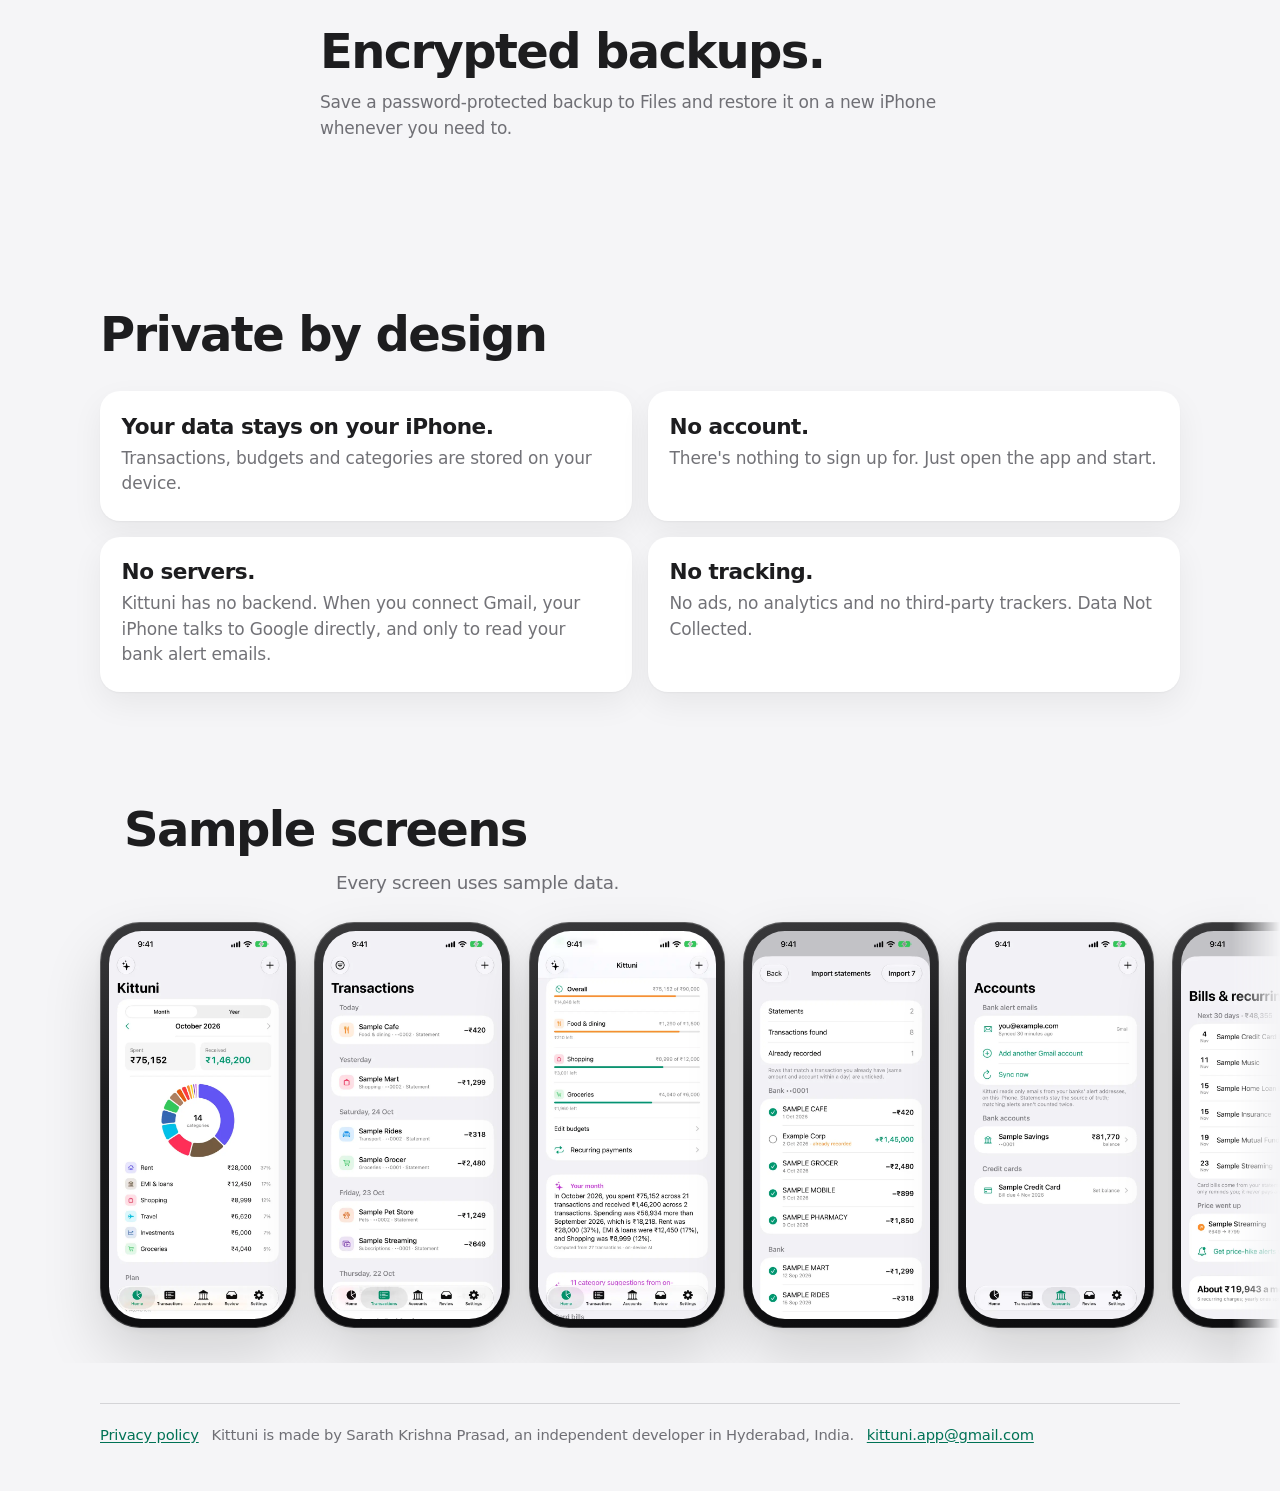
==== commit fc8687c6: "Redesign the marketing site around the approved copy and product screens. Show sample iPhone screens" ====
--- a/index.html
+++ b/index.html
@@ -3,142 +3,249 @@
 <head>
 <meta charset="utf-8">
 <meta name="viewport" content="width=device-width, initial-scale=1, viewport-fit=cover">
-<title>Kittuni — private expense tracker for iPhone</title>
-<meta name="description" content="Track spending from your bank statements and bank alert emails, entirely on your iPhone. No servers, no tracking.">
-<meta name="theme-color" content="#F2F2F7" media="(prefers-color-scheme: light)">
+<title>Kittuni — Every rupee, sorted</title>
+<meta name="description" content="Kittuni turns your bank statements and alert emails into a clear picture of where your money goes. No sign-up, and nothing leaves your phone.">
+<meta name="theme-color" content="#f5f5f7" media="(prefers-color-scheme: light)">
 <meta name="theme-color" content="#000000" media="(prefers-color-scheme: dark)">
 <link rel="canonical" href="https://kittuni.com/">
 <link rel="icon" href="favicon.svg" type="image/svg+xml">
 <link rel="stylesheet" href="style.css">
 </head>
-<body class="home">
+<body>
 <a class="skip" href="#content">Skip to content</a>
 <header class="bar">
   <div class="bar-inner">
     <a class="wordmark" href="index.html">Kittuni</a>
-    <a class="bar-link" href="privacy/">Privacy</a>
+    <a class="bar-link" href="privacy/">Privacy policy</a>
   </div>
 </header>
 <main id="content">
   <section class="hero">
-    <div class="hero-copy">
-      <p class="kicker">Private expense tracker for iPhone</p>
-      <h1>Know where your money went.</h1>
-      <p class="lede">Your finance data never leaves your iPhone.</p>
+    <div>
+      <p class="eyebrow">Kittuni</p>
+      <h1>Every rupee, sorted. Right on your iPhone.</h1>
+      <p class="sub">Kittuni turns your bank statements and alert emails into a clear picture of where your money goes: categorised, budgeted and searchable. No sign-up, and nothing leaves your phone.</p>
       <p class="maker">Kittuni is made by Sarath Krishna Prasad, an independent developer in Hyderabad, India.</p>
-      <p class="store" role="note" aria-label="App Store — coming soon">
-        <span class="store-top" aria-hidden="true">App Store</span>
-        <span class="store-bottom" aria-hidden="true">Coming soon</span>
-      </p>
-    </div>
-    <figure class="hero-device">
-      <div class="phone" aria-hidden="true">
-        <span class="btn-vol"></span>
-        <span class="btn-power"></span>
-        <div class="screen">
-          <div class="island"></div>
-          <div class="status"><span>9:41</span><span class="status-gap"></span><span></span></div>
-          <div class="appbar">
-            <p class="appbar-title">October</p>
-            <p class="appbar-sub">Illustrative sample</p>
-          </div>
-          <div class="summary">
-            <p class="sum-k">Spent</p>
-            <p class="sum-v">₹18,420</p>
-            <p class="sum-row"><span>Food</span><i class="meter m1"></i></p>
-            <p class="sum-row"><span>Bills</span><i class="meter m2"></i></p>
-          </div>
-          <div class="txns">
-            <div class="txn">
-              <span class="dot dot-food"></span>
-              <span class="txn-copy">
-                <span class="txn-name">Swiggy ₹349</span>
-                <span class="txn-meta">Today · Food</span>
-              </span>
-            </div>
-            <div class="txn">
-              <span class="dot dot-card"></span>
-              <span class="txn-copy">
-                <span class="txn-name">HDFC Credit Card</span>
-                <span class="txn-meta">Yesterday · Card</span>
-              </span>
-            </div>
-            <div class="txn">
-              <span class="dot dot-in"></span>
-              <span class="txn-copy">
-                <span class="txn-name">Salary credited</span>
-                <span class="txn-meta">1 Oct · Income</span>
-              </span>
-            </div>
-          </div>
-          <div class="tabs">
-            <span class="tab on"><svg viewBox="0 0 24 24" fill="none" stroke="currentColor" stroke-width="1.8" stroke-linecap="round"><path d="M5 7h14M5 12h14M5 17h10"/></svg>Activity</span>
-            <span class="tab"><svg viewBox="0 0 24 24" fill="currentColor"><path d="M4 16.5h2.2V20H4v-3.5zm4.6-4.2h2.2V20H8.6v-7.7zM13.2 9h2.2v11h-2.2V9zM17.8 4H20v16h-2.2V4z"/></svg>Summary</span>
-          </div>
-          <div class="home-ind"></div>
-        </div>
-      </div>
-      <figcaption>Illustrative sample. Not real transactions.</figcaption>
-    </figure>
-  </section>
-
-  <section class="band">
-    <h2>How it works</h2>
-    <ul class="group">
-      <li>
-        <span class="glyph glyph-blue" aria-hidden="true"><svg viewBox="0 0 24 24" fill="none" stroke="currentColor" stroke-width="1.8" stroke-linecap="round" stroke-linejoin="round"><rect x="7" y="2.5" width="10" height="19" rx="2.2"/><path d="M11 18.5h2"/></svg></span>
-        <p><strong>Import statements.</strong> Choose one or more bank or credit card statements (PDF, CSV or Excel) from HDFC, SBI, ICICI, Axis, Kotak, American Express and more. Password-protected PDFs work.</p>
-      </li>
-      <li>
-        <span class="glyph glyph-green" aria-hidden="true"><svg viewBox="0 0 24 24" fill="none" stroke="currentColor" stroke-width="1.8" stroke-linecap="round" stroke-linejoin="round"><rect x="3" y="5" width="18" height="14" rx="2"/><path d="M4 7.5 12 13l8-5.5"/></svg></span>
-        <p><strong>Optional: bank alert emails.</strong> Connect one or more Gmail (or Outlook) accounts with read-only access. Kittuni looks only at emails from your banks' alert addresses and turns them into transactions between statements.</p>
-      </li>
-      <li>
-        <span class="glyph glyph-orange" aria-hidden="true"><svg viewBox="0 0 24 24" fill="currentColor"><path d="M4 16.5h2.2V20H4v-3.5zm4.6-4.2h2.2V20H8.6v-7.7zM13.2 9h2.2v11h-2.2V9zM17.8 4H20v16h-2.2V4z"/></svg></span>
-        <p><strong>See the picture.</strong> Monthly and financial-year spending, categories, card bill reminders, CSV export.</p>
-      </li>
+      <p class="hero-links"><a href="privacy/">Privacy policy</a> · <a href="mailto:kittuni.app@gmail.com">kittuni.app@gmail.com</a></p>
+    </div>
+    <div class="hero-visual">
+      <figure class="device">
+        <picture>
+          <source media="(prefers-color-scheme: dark)" srcset="assets/screens/07-home-dark.webp 660w, assets/screens/07-home-dark-2x.webp 1320w" sizes="(max-width: 860px) 70vw, 340px">
+          <img src="assets/screens/01-home-light.webp" srcset="assets/screens/01-home-light.webp 660w, assets/screens/01-home-light-2x.webp 1320w" sizes="(max-width: 860px) 70vw, 340px" width="660" height="1434" alt="Kittuni home screen on iPhone, with a sample October spending summary, category chart, and recent transactions. The screen matches light or dark mode." fetchpriority="high" decoding="async">
+        </picture>
+      </figure>
+      <p class="caption">Sample data on a simulated iPhone.</p>
+    </div>
+  </section>
+
+  <section class="works">
+    <h2>Works with</h2>
+    <p>PDF, CSV and Excel statements from major Indian banks and card issuers, including password-protected PDFs; bank alerts from one or more Gmail accounts.</p>
+  </section>
+
+  <section class="feature">
+    <div class="copy">
+      <h2>Import statements in seconds.</h2>
+      <p>Drop in a statement and Kittuni finds every transaction, so you can skip typing them in one by one.</p>
+      <p><strong>Unlock password-protected PDFs.</strong> Enter the password once and Kittuni can remember it securely on this iPhone, so next month's statement opens without asking.</p>
+    </div>
+    <figure class="device">
+      <img src="assets/screens/04-statement-import-light.webp" srcset="assets/screens/04-statement-import-light.webp 660w, assets/screens/04-statement-import-light-2x.webp 1320w" sizes="(max-width: 860px) 72vw, 300px" width="660" height="1434" alt="Statement import on iPhone, previewing a sample October card statement and the transactions found in it." loading="lazy" decoding="async">
+    </figure>
+  </section>
+
+  <section class="feature flip">
+    <div class="copy">
+      <h2>Bank alerts from your inbox.</h2>
+      <p>Connect one or more Gmail accounts and spending shows up as it happens. Kittuni won't count a transaction twice when the statement arrives later.</p>
+    </div>
+    <figure class="device">
+      <picture>
+        <source media="(prefers-color-scheme: dark)" srcset="assets/screens/09-accounts-gmail-dark.webp 660w, assets/screens/09-accounts-gmail-dark-2x.webp 1320w" sizes="(max-width: 860px) 72vw, 300px">
+        <img src="assets/screens/05-accounts-gmail-light.webp" srcset="assets/screens/05-accounts-gmail-light.webp 660w, assets/screens/05-accounts-gmail-light-2x.webp 1320w" sizes="(max-width: 860px) 72vw, 300px" width="660" height="1434" alt="Accounts screen on iPhone, light or dark, with a sample Gmail account connected for bank-alert email." loading="lazy" decoding="async">
+      </picture>
+    </figure>
+  </section>
+
+  <section class="feature">
+    <div class="copy">
+      <h2>Automatic categories.</h2>
+      <p>Rent, groceries, travel, EMIs and more are sorted for you. Create your own categories too, like Pets or Kids.</p>
+    </div>
+    <figure class="device">
+      <picture>
+        <source media="(prefers-color-scheme: dark)" srcset="assets/screens/08-transactions-dark.webp 660w, assets/screens/08-transactions-dark-2x.webp 1320w" sizes="(max-width: 860px) 72vw, 300px">
+        <img src="assets/screens/02-transactions-light.webp" srcset="assets/screens/02-transactions-light.webp 660w, assets/screens/02-transactions-light-2x.webp 1320w" sizes="(max-width: 860px) 72vw, 300px" width="660" height="1434" alt="Transactions screen on iPhone, light or dark, listing sample October spending grouped into categories." loading="lazy" decoding="async">
+      </picture>
+    </figure>
+  </section>
+
+  <section class="feature flip">
+    <div class="copy">
+      <h2>Budgets that keep you honest.</h2>
+      <p>Set an overall monthly budget or one per category, and see at a glance how much you have left.</p>
+    </div>
+    <figure class="device">
+      <img src="assets/screens/03-budgets-light.webp" srcset="assets/screens/03-budgets-light.webp 660w, assets/screens/03-budgets-light-2x.webp 1320w" sizes="(max-width: 860px) 72vw, 300px" width="660" height="1434" alt="Budgets screen on iPhone, with sample monthly and category budgets and how much is left." loading="lazy" decoding="async">
+    </figure>
+  </section>
+
+  <section class="feature">
+    <div class="copy">
+      <h2>See your month at a glance.</h2>
+      <p>A single chart shows where the money went, with month and year views and easy comparisons.</p>
+    </div>
+    <figure class="device">
+      <img src="assets/screens/report.webp" srcset="assets/screens/report.webp 660w, assets/screens/report-2x.webp 1320w" sizes="(max-width: 860px) 72vw, 300px" width="660" height="1434" alt="Spending report on iPhone for a sample month, with charts and a short written summary." loading="lazy" decoding="async">
+    </figure>
+  </section>
+
+  <section class="feature flip">
+    <div class="copy">
+      <h2>Recurring payments in one place.</h2>
+      <p>Subscriptions, SIPs, EMIs and yearly renewals are listed together, so nothing surprises you.</p>
+    </div>
+    <figure class="device">
+      <img src="assets/screens/bills.webp" srcset="assets/screens/bills.webp 660w, assets/screens/bills-2x.webp 1320w" sizes="(max-width: 860px) 72vw, 300px" width="660" height="1434" alt="Recurring bills on iPhone, with sample subscriptions, rent, and card payments, including some that are paused." loading="lazy" decoding="async">
+    </figure>
+  </section>
+
+  <section class="feature">
+    <div class="copy">
+      <h2>Tags, splits and search.</h2>
+      <p>Split a mixed bill across categories, tag a trip or a festival, and find any transaction instantly.</p>
+    </div>
+    <figure class="device">
+      <img src="assets/screens/split.webp" srcset="assets/screens/split.webp 660w, assets/screens/split-2x.webp 1320w" sizes="(max-width: 860px) 72vw, 300px" width="660" height="1434" alt="Splitting a sample restaurant bill across two categories on iPhone." loading="lazy" decoding="async">
+    </figure>
+  </section>
+
+  <section class="feature flip">
+    <div class="copy">
+      <h2>Savings goals.</h2>
+      <p>Set a target and follow the progress, for an emergency fund, a trip, or anything else you are putting money aside for.</p>
+    </div>
+    <figure class="device">
+      <img src="assets/screens/goals.webp" srcset="assets/screens/goals.webp 660w, assets/screens/goals-2x.webp 1320w" sizes="(max-width: 860px) 72vw, 300px" width="660" height="1434" alt="Savings goals on iPhone, with sample progress toward an emergency fund, a trip, and a laptop." loading="lazy" decoding="async">
+    </figure>
+  </section>
+
+  <section class="feature">
+    <div class="copy">
+      <h2>A look ahead.</h2>
+      <p>See where your balance is heading, along with upcoming bills and what is left to spend each day.</p>
+    </div>
+    <figure class="device">
+      <img src="assets/screens/forecast.webp" srcset="assets/screens/forecast.webp 660w, assets/screens/forecast-2x.webp 1320w" sizes="(max-width: 860px) 72vw, 300px" width="660" height="1434" alt="Balance forecast on iPhone for a sample month, with a chart, upcoming bills, and a daily amount left to spend." loading="lazy" decoding="async">
+    </figure>
+  </section>
+
+  <section class="band" id="on-device">
+    <h2>On-device AI</h2>
+    <p class="section-lead">On supported iPhones with Apple Intelligence, Kittuni uses Apple's on-device model. Nothing is sent anywhere.</p>
+    <div class="ai-phones">
+      <figure class="device">
+        <img src="assets/screens/06-ask-light.webp" srcset="assets/screens/06-ask-light.webp 660w, assets/screens/06-ask-light-2x.webp 1320w" sizes="(max-width: 860px) 70vw, 260px" width="660" height="1434" alt="Ask your money on iPhone: a sample question about food spending, answered on the device from sample transactions." loading="lazy" decoding="async">
+      </figure>
+      <figure class="device">
+        <img src="assets/screens/ask-chart.webp" srcset="assets/screens/ask-chart.webp 660w, assets/screens/ask-chart-2x.webp 1320w" sizes="(max-width: 860px) 70vw, 260px" width="660" height="1434" alt="A sample on-device answer shown as a spending chart covering the last six months." loading="lazy" decoding="async">
+      </figure>
+    </div>
+    <ul class="ai-list">
+      <li><strong>Ask your money.</strong> Ask in plain English, like "How much did I spend on food this month?", and get an answer worked out from your own transactions.</li>
+      <li><strong>Your month, summarised.</strong> A short, readable recap of what you spent and received, and how it compares with last month.</li>
+      <li><strong>Smarter categories.</strong> For transactions Kittuni can't place on its own, it suggests a category and a cleaner merchant name. Accept a suggestion with a tap, or let Kittuni apply them automatically.</li>
     </ul>
-  </section>
-
-  <section class="band">
+    <p class="ai-note">Everything else in Kittuni works without Apple Intelligence.</p>
+  </section>
+
+  <section class="backups">
+    <h2>Encrypted backups.</h2>
+    <p>Save a password-protected backup to Files and restore it on a new iPhone whenever you need to.</p>
+  </section>
+
+  <section class="band" id="private">
     <h2>Private by design</h2>
-    <ul class="group">
-      <li>
-        <span class="glyph glyph-teal" aria-hidden="true"><svg viewBox="0 0 24 24" fill="none" stroke="currentColor" stroke-width="1.8" stroke-linecap="round" stroke-linejoin="round"><rect x="6" y="10" width="12" height="9.5" rx="2"/><path d="M8.5 10V8a3.5 3.5 0 0 1 7 0v2"/></svg></span>
-        <p>Everything is read and stored on your iPhone. There is no Kittuni server and no Kittuni account.</p>
-      </li>
-      <li>
-        <span class="glyph glyph-green" aria-hidden="true"><svg viewBox="0 0 24 24" fill="none" stroke="currentColor" stroke-width="1.8" stroke-linecap="round" stroke-linejoin="round"><rect x="3" y="5" width="18" height="14" rx="2"/><path d="M4 7.5 12 13l8-5.5"/></svg></span>
-        <p>Email access goes directly from your phone to Google or Microsoft. The developer never sees your email or your transactions.</p>
-      </li>
-      <li>
-        <span class="glyph glyph-purple" aria-hidden="true"><svg viewBox="0 0 24 24" fill="currentColor"><path d="M12 2.2 13.35 7.1 18.3 8.45 13.35 9.8 12 14.7 10.65 9.8 5.7 8.45 10.65 7.1 12 2.2zM17.6 13.2l.7 2.45 2.5.7-2.5.7-.7 2.45-.7-2.45-2.5-.7 2.5-.7.7-2.45zM6.3 13.6l.55 1.85 1.9.55-1.9.55-.55 1.85-.55-1.85-1.9-.55 1.9-.55.55-1.85z"/></svg></span>
-        <p>On supported iPhones, optional AI uses only Apple's on-device model: nothing is sent anywhere, Apple's Private Cloud Compute is not used, and AI never changes a category you set.</p>
-      </li>
-      <li>
-        <span class="glyph glyph-blue" aria-hidden="true"><svg viewBox="0 0 24 24" fill="none" stroke="currentColor" stroke-width="1.8" stroke-linecap="round" stroke-linejoin="round"><rect x="6" y="10" width="12" height="9.5" rx="2"/><path d="M8.5 10V8a3.5 3.5 0 0 1 7 0v2"/></svg></span>
-        <p>No ads, analytics or tracking. Read-only email access: Kittuni can't send, delete or change mail.</p>
-      </li>
-      <li>
-        <span class="glyph glyph-orange" aria-hidden="true"><svg viewBox="0 0 24 24" fill="none" stroke="currentColor" stroke-width="1.8" stroke-linecap="round" stroke-linejoin="round"><rect x="7" y="2.5" width="10" height="19" rx="2.2"/><path d="M11 18.5h2"/></svg></span>
-        <p>Disconnect email or delete all data any time from inside the app.</p>
+    <ul class="points">
+      <li>
+        <h3>Your data stays on your iPhone.</h3>
+        <p>Transactions, budgets and categories are stored on your device.</p>
+      </li>
+      <li>
+        <h3>No account.</h3>
+        <p>There's nothing to sign up for. Just open the app and start.</p>
+      </li>
+      <li>
+        <h3>No servers.</h3>
+        <p>Kittuni has no backend. When you connect Gmail, your iPhone talks to Google directly, and only to read your bank alert emails.</p>
+      </li>
+      <li>
+        <h3>No tracking.</h3>
+        <p>No ads, no analytics and no third-party trackers. Data Not Collected.</p>
       </li>
     </ul>
-    <div class="note">
-      <p>Kittuni's use of information received from Google APIs adheres to the <a href="https://developers.google.com/terms/api-services-user-data-policy">Google API Services User Data Policy</a>, including the Limited Use requirements.</p>
-    </div>
-  </section>
-
-  <section class="band">
-    <h2>What Kittuni isn't</h2>
-    <div class="card prose">
-      <p>Kittuni is personal bookkeeping. It doesn't move money, log in to your bank, give financial advice, offer loans or check credit scores.</p>
+  </section>
+
+  <section class="gallery" aria-labelledby="screens-title">
+    <div class="wrap">
+      <h2 id="screens-title">Sample screens</h2>
+      <p class="section-lead">Every screen uses sample data.</p>
+    </div>
+    <div class="rail" tabindex="0" aria-label="Sample screens of Kittuni. Scroll sideways.">
+      <figure class="device">
+        <picture>
+          <source media="(prefers-color-scheme: dark)" srcset="assets/screens/07-home-dark.webp 660w, assets/screens/07-home-dark-2x.webp 1320w" sizes="196px">
+          <img src="assets/screens/01-home-light.webp" srcset="assets/screens/01-home-light.webp 660w, assets/screens/01-home-light-2x.webp 1320w" sizes="196px" width="660" height="1434" alt="Kittuni home screen with a sample spending summary." loading="lazy" decoding="async">
+        </picture>
+      </figure>
+      <figure class="device">
+        <picture>
+          <source media="(prefers-color-scheme: dark)" srcset="assets/screens/08-transactions-dark.webp 660w, assets/screens/08-transactions-dark-2x.webp 1320w" sizes="196px">
+          <img src="assets/screens/02-transactions-light.webp" srcset="assets/screens/02-transactions-light.webp 660w, assets/screens/02-transactions-light-2x.webp 1320w" sizes="196px" width="660" height="1434" alt="Sample transactions grouped by category." loading="lazy" decoding="async">
+        </picture>
+      </figure>
+      <figure class="device">
+        <img src="assets/screens/03-budgets-light.webp" srcset="assets/screens/03-budgets-light.webp 660w, assets/screens/03-budgets-light-2x.webp 1320w" sizes="196px" width="660" height="1434" alt="Sample monthly and category budgets." loading="lazy" decoding="async">
+      </figure>
+      <figure class="device">
+        <img src="assets/screens/04-statement-import-light.webp" srcset="assets/screens/04-statement-import-light.webp 660w, assets/screens/04-statement-import-light-2x.webp 1320w" sizes="196px" width="660" height="1434" alt="Preview of a sample statement before import." loading="lazy" decoding="async">
+      </figure>
+      <figure class="device">
+        <picture>
+          <source media="(prefers-color-scheme: dark)" srcset="assets/screens/09-accounts-gmail-dark.webp 660w, assets/screens/09-accounts-gmail-dark-2x.webp 1320w" sizes="196px">
+          <img src="assets/screens/05-accounts-gmail-light.webp" srcset="assets/screens/05-accounts-gmail-light.webp 660w, assets/screens/05-accounts-gmail-light-2x.webp 1320w" sizes="196px" width="660" height="1434" alt="A sample Gmail account connected for bank alerts." loading="lazy" decoding="async">
+        </picture>
+      </figure>
+      <figure class="device">
+        <img src="assets/screens/bills.webp" srcset="assets/screens/bills.webp 660w, assets/screens/bills-2x.webp 1320w" sizes="196px" width="660" height="1434" alt="Sample recurring bills and subscriptions." loading="lazy" decoding="async">
+      </figure>
+      <figure class="device">
+        <img src="assets/screens/split.webp" srcset="assets/screens/split.webp 660w, assets/screens/split-2x.webp 1320w" sizes="196px" width="660" height="1434" alt="A sample bill split across two categories." loading="lazy" decoding="async">
+      </figure>
+      <figure class="device">
+        <img src="assets/screens/goals.webp" srcset="assets/screens/goals.webp 660w, assets/screens/goals-2x.webp 1320w" sizes="196px" width="660" height="1434" alt="Sample savings goals and their progress." loading="lazy" decoding="async">
+      </figure>
+      <figure class="device">
+        <img src="assets/screens/forecast.webp" srcset="assets/screens/forecast.webp 660w, assets/screens/forecast-2x.webp 1320w" sizes="196px" width="660" height="1434" alt="A sample balance forecast with upcoming bills." loading="lazy" decoding="async">
+      </figure>
+      <figure class="device">
+        <img src="assets/screens/report.webp" srcset="assets/screens/report.webp 660w, assets/screens/report-2x.webp 1320w" sizes="196px" width="660" height="1434" alt="A sample monthly spending report." loading="lazy" decoding="async">
+      </figure>
+      <figure class="device">
+        <img src="assets/screens/06-ask-light.webp" srcset="assets/screens/06-ask-light.webp 660w, assets/screens/06-ask-light-2x.webp 1320w" sizes="196px" width="660" height="1434" alt="A sample question answered on device." loading="lazy" decoding="async">
+      </figure>
+      <figure class="device">
+        <img src="assets/screens/ask-chart.webp" srcset="assets/screens/ask-chart.webp 660w, assets/screens/ask-chart-2x.webp 1320w" sizes="196px" width="660" height="1434" alt="A sample on-device answer shown as a chart." loading="lazy" decoding="async">
+      </figure>
     </div>
   </section>
 </main>
 <footer class="foot">
   <div class="foot-inner">
-    <a href="privacy/">Privacy policy</a> · Sarath Krishna Prasad · <a href="mailto:kittuni.app@gmail.com">Contact</a>
+    <a href="privacy/">Privacy policy</a>
+    <span>Kittuni is made by Sarath Krishna Prasad, an independent developer in Hyderabad, India.</span>
+    <a href="mailto:kittuni.app@gmail.com">kittuni.app@gmail.com</a>
   </div>
 </footer>
 </body>
--- a/style.css
+++ b/style.css
@@ -1,57 +1,39 @@
 :root {
   color-scheme: light dark;
-  --accent: #007aff;
-  --text: #000000;
+  --accent: #007255;
+  --accent-fill: #009068;
+  --text: #1d1d1f;
   --secondary: rgba(60, 60, 67, 0.72);
   --tertiary: rgba(60, 60, 67, 0.48);
-  --bg: #f2f2f7;
+  --bg: #f5f5f7;
   --card: #ffffff;
-  --sep: rgba(60, 60, 67, 0.29);
-  --shadow: 0 1px 2px rgba(0, 0, 0, 0.04), 0 10px 28px rgba(0, 0, 0, 0.06);
-  --card-border: rgba(0, 0, 0, 0.04);
-  --bar: rgba(242, 242, 247, 0.82);
-  --code-bg: rgba(120, 120, 128, 0.12);
-  --screen: #f2f2f7;
-  --txn: #ffffff;
-  --glyph-blue: #007aff;
-  --glyph-green: #34c759;
-  --glyph-orange: #ff9500;
-  --glyph-purple: #af52de;
-  --glyph-teal: #5ac8fa;
-  --debit: #ff3b30;
-  --credit: #34c759;
-  --store-bg: #000000;
-  --store-fg: #ffffff;
-  --glow: rgba(0, 122, 255, 0.22);
-  --phone-shadow: 0 24px 50px rgba(0, 0, 0, 0.16), 0 2px 8px rgba(0, 0, 0, 0.06);
+  --sep: rgba(60, 60, 67, 0.18);
+  --shadow: 0 1px 2px rgba(0, 0, 0, 0.04), 0 12px 32px rgba(0, 0, 0, 0.06);
+  --nav: rgba(245, 245, 247, 0.72);
+  --nav-edge: rgba(255, 255, 255, 0.55);
+  --code: rgba(120, 120, 128, 0.12);
+  --glow: rgba(0, 144, 104, 0.18);
+  --device-shadow: 0 28px 60px rgba(0, 0, 0, 0.14), 0 2px 8px rgba(0, 0, 0, 0.06);
+  --ease: cubic-bezier(0.16, 1, 0.3, 1);
+  font: 100%/1.5 -apple-system, BlinkMacSystemFont, "SF Pro Text", "SF Pro Display", system-ui, sans-serif;
 }
 
 @media (prefers-color-scheme: dark) {
   :root {
-    --accent: #0a84ff;
-    --text: #ffffff;
-    --secondary: rgba(235, 235, 245, 0.68);
-    --tertiary: rgba(235, 235, 245, 0.42);
+    --accent: #4ce4b4;
+    --accent-fill: #3ddba8;
+    --text: #f5f5f7;
+    --secondary: rgba(235, 235, 245, 0.7);
+    --tertiary: rgba(235, 235, 245, 0.45);
     --bg: #000000;
     --card: #1c1c1e;
-    --sep: rgba(84, 84, 88, 0.65);
+    --sep: rgba(84, 84, 88, 0.55);
     --shadow: 0 0 0 0.5px rgba(255, 255, 255, 0.06);
-    --card-border: rgba(255, 255, 255, 0.06);
-    --bar: rgba(0, 0, 0, 0.72);
-    --code-bg: rgba(120, 120, 128, 0.28);
-    --screen: #000000;
-    --txn: #1c1c1e;
-    --glyph-blue: #0a84ff;
-    --glyph-green: #30d158;
-    --glyph-orange: #ff9f0a;
-    --glyph-purple: #bf5af2;
-    --glyph-teal: #64d2ff;
-    --debit: #ff453a;
-    --credit: #30d158;
-    --store-bg: #ffffff;
-    --store-fg: #000000;
-    --glow: rgba(10, 132, 255, 0.35);
-    --phone-shadow: 0 24px 60px rgba(0, 0, 0, 0.55);
+    --nav: rgba(0, 0, 0, 0.62);
+    --nav-edge: rgba(255, 255, 255, 0.08);
+    --code: rgba(120, 120, 128, 0.32);
+    --glow: rgba(76, 228, 180, 0.16);
+    --device-shadow: 0 28px 70px rgba(0, 0, 0, 0.55);
   }
 }
 
@@ -61,568 +43,471 @@
 
 body {
   margin: 0;
-  font-family: -apple-system, BlinkMacSystemFont, "SF Pro Text", "SF Pro Display", "Segoe UI", Roboto, Helvetica, Arial, sans-serif;
-  font-size: 17px;
-  line-height: 1.47;
-  letter-spacing: -0.01em;
+  font-family: -apple-system, BlinkMacSystemFont, "SF Pro Text", "SF Pro Display", system-ui, sans-serif;
+  font-size: 1.0625rem;
+  line-height: 1.5;
+  letter-spacing: -0.011em;
   color: var(--text);
   background: var(--bg);
   overflow-wrap: break-word;
   -webkit-font-smoothing: antialiased;
 }
 
+img { max-width: 100%; height: auto; }
+
+a { color: var(--accent); text-underline-offset: 0.16em; }
+
+a:hover { text-decoration-thickness: 2px; }
+
+:focus-visible {
+  outline: 2px solid var(--accent);
+  outline-offset: 3px;
+}
+
 .skip {
   position: absolute;
-  left: 12px;
-  top: 8px;
+  left: 1rem;
+  top: 0.5rem;
   transform: translateY(-150%);
   background: var(--card);
   color: var(--accent);
-  padding: 8px 12px;
-  border-radius: 10px;
-  z-index: 5;
+  padding: 0.5rem 0.75rem;
+  border-radius: 0.6rem;
+  z-index: 20;
 }
 
 .skip:focus { transform: none; }
-
-a {
-  color: var(--accent);
-  text-decoration-thickness: 1px;
-  text-underline-offset: 0.16em;
-}
-
-a:hover { text-decoration-thickness: 2px; }
 
 .bar {
   position: sticky;
   top: 0;
-  z-index: 3;
-  background: var(--bar);
+  z-index: 10;
+  background: var(--nav);
   -webkit-backdrop-filter: saturate(180%) blur(20px);
   backdrop-filter: saturate(180%) blur(20px);
-  border-bottom: 0.5px solid var(--sep);
   padding-top: env(safe-area-inset-top);
 }
 
+.bar::after {
+  content: "";
+  position: absolute;
+  left: 0;
+  right: 0;
+  bottom: -18px;
+  height: 18px;
+  pointer-events: none;
+  background: linear-gradient(to bottom, rgba(0, 0, 0, 0.05), transparent);
+}
+
+@media (prefers-color-scheme: dark) {
+  .bar::after {
+    background: linear-gradient(to bottom, rgba(0, 0, 0, 0.45), transparent);
+  }
+}
+
 .bar-inner,
-.foot-inner {
-  max-width: 1080px;
-  margin: 0 auto;
-  padding: 0 24px;
+.foot-inner,
+.wrap {
+  width: min(1080px, calc(100% - 3rem));
+  margin-inline: auto;
+}
+
+.bar-inner {
   display: flex;
   align-items: center;
   justify-content: space-between;
-  min-height: 52px;
+  min-height: 3.25rem;
+  gap: 1rem;
 }
 
 .wordmark {
   color: var(--text);
   text-decoration: none;
   font-weight: 600;
-  font-size: 17px;
-  letter-spacing: -0.02em;
+  letter-spacing: -0.03em;
+  font-size: 1.05rem;
+  padding: 0.6rem 0;
 }
 
 .bar-link {
-  font-weight: 500;
+  font-weight: 600;
   text-decoration: none;
-  padding: 8px 2px;
+  letter-spacing: -0.01em;
+  padding: 0.65rem 0.15rem;
+}
+
+h1, h2, h3 {
+  font-family: -apple-system, BlinkMacSystemFont, "SF Pro Display", "SF Pro Text", system-ui, sans-serif;
+  font-weight: 700;
+  letter-spacing: -0.032em;
+  line-height: 1.05;
+}
+
+h1 {
+  margin: 0.35rem 0 0;
+  font-size: clamp(2.75rem, 6.4vw, 5.15rem);
+  letter-spacing: -0.038em;
+}
+
+h2 {
+  margin: 0;
+  font-size: clamp(2rem, 4vw, 3rem);
+  letter-spacing: -0.034em;
+}
+
+h3 {
+  margin: 0 0 0.4rem;
+  font-size: 1.35rem;
+  letter-spacing: -0.024em;
+  line-height: 1.15;
 }
 
 .hero {
-  max-width: 1080px;
-  margin: 0 auto;
-  padding: 72px 24px 36px;
   display: grid;
   grid-template-columns: minmax(0, 1.15fr) minmax(260px, 0.85fr);
-  gap: 36px 48px;
+  gap: clamp(2rem, 5vw, 4rem);
   align-items: center;
-}
-
-.kicker {
+  width: min(1120px, calc(100% - 3rem));
+  margin: 0 auto;
+  padding: clamp(3.5rem, 8vw, 6.5rem) 0 clamp(2rem, 5vw, 3.5rem);
+}
+
+.eyebrow {
   margin: 0;
   color: var(--accent);
-  font-size: 15px;
+  font-size: 0.95rem;
   font-weight: 600;
   letter-spacing: -0.01em;
 }
 
-h1 {
-  margin: 10px 0 0;
-  font-family: -apple-system, BlinkMacSystemFont, "SF Pro Display", "SF Pro Text", "Segoe UI", Roboto, Helvetica, Arial, sans-serif;
-  font-size: clamp(44px, 5.4vw, 68px);
-  line-height: 1.02;
-  font-weight: 700;
-  letter-spacing: -0.035em;
-}
-
-.lede {
-  margin: 16px 0 0;
-  max-width: 18em;
-  font-size: 21px;
-  line-height: 1.35;
+.sub {
+  margin: 1.15rem 0 0;
+  max-width: 34rem;
+  font-size: clamp(1.15rem, 2vw, 1.4rem);
+  line-height: 1.4;
   letter-spacing: -0.02em;
   color: var(--secondary);
 }
 
 .maker {
-  margin: 18px 0 0;
-  max-width: 34em;
-  color: var(--secondary);
-  font-size: 15px;
-  line-height: 1.45;
-}
-
-.store {
-  display: inline-flex;
-  flex-direction: column;
-  justify-content: center;
-  margin: 28px 0 0;
-  min-width: 178px;
-  padding: 8px 16px 10px;
-  border-radius: 10px;
-  background: var(--store-bg);
-  color: var(--store-fg);
-  line-height: 1.05;
-  box-shadow: 0 1px 2px rgba(0, 0, 0, 0.16);
-  cursor: default;
-  user-select: none;
-}
-
-.store-top {
-  font-size: 11px;
-  font-weight: 500;
-  letter-spacing: 0.01em;
-  opacity: 0.82;
-}
-
-.store-bottom {
-  margin-top: 2px;
-  font-size: 19px;
-  font-weight: 600;
-  letter-spacing: -0.03em;
-}
-
-.hero-device {
-  margin: 0;
-  justify-self: center;
-  text-align: center;
-  position: relative;
-}
-
-.hero-device::before {
+  margin: 1.25rem 0 0;
+  max-width: 34rem;
+  color: var(--secondary);
+  font-size: 0.95rem;
+}
+
+.hero-links {
+  margin: 1.35rem 0 0;
+  font-size: 0.98rem;
+}
+
+.hero-visual { position: relative; justify-self: center; }
+
+.hero-visual::before {
   content: "";
   position: absolute;
   z-index: 0;
-  left: 8%;
-  right: 8%;
-  top: 12%;
-  bottom: 12%;
+  inset: 8% 4% 14%;
   background: radial-gradient(circle, var(--glow), transparent 68%);
-  filter: blur(6px);
-}
-
-.phone {
+  filter: blur(10px);
+}
+
+.device {
   position: relative;
   z-index: 1;
-  width: 280px;
-  height: 508px;
-  margin: 0 auto;
-  padding: 12px;
-  border-radius: 46px;
-  background: linear-gradient(165deg, #4a4a4e 0%, #1c1c1e 28%, #0a0a0c 100%);
-  box-shadow: inset 0 0 0 1px rgba(255, 255, 255, 0.22), var(--phone-shadow);
-}
-
-.btn-vol,
-.btn-power {
-  position: absolute;
-  width: 3px;
-  border-radius: 2px;
-  background: #6a6a6e;
-}
-
-.btn-vol {
-  left: -2px;
-  top: 112px;
-  height: 26px;
-  box-shadow: 0 40px 0 #6a6a6e, 0 76px 0 #6a6a6e;
-}
-
-.btn-power {
-  right: -2px;
-  top: 158px;
-  height: 68px;
-}
-
-.screen {
-  position: relative;
-  height: 100%;
-  border-radius: 36px;
-  overflow: hidden;
-  background: var(--screen);
-  color: var(--text);
-  text-align: left;
-  display: flex;
-  flex-direction: column;
-}
-
-.island {
-  position: absolute;
-  top: 11px;
-  left: 50%;
-  width: 92px;
-  height: 26px;
-  margin-left: -46px;
-  border-radius: 20px;
+  width: min(300px, 78vw);
+  margin: 0;
+  padding: 0.55rem;
+  border-radius: 2.5rem;
+  background: linear-gradient(165deg, #3a3a3c, #1c1c1e 38%, #0c0c0e);
+  box-shadow: inset 0 0 0 1px rgba(255, 255, 255, 0.2), var(--device-shadow);
+}
+
+.hero .device { width: min(340px, 78vw); }
+
+.device img {
+  display: block;
+  width: 100%;
+  height: auto;
+  border-radius: 2.05rem;
   background: #000;
-  z-index: 1;
-}
-
-.status {
-  display: flex;
-  justify-content: space-between;
-  align-items: flex-start;
-  padding: 16px 22px 0;
-  font-size: 12px;
-  font-weight: 600;
-  letter-spacing: -0.02em;
-}
-
-.status-gap { width: 92px; }
-
-.appbar { padding: 18px 18px 4px; }
-
-.summary {
-  margin: 8px 12px 0;
-  padding: 12px 14px 14px;
-  background: var(--txn);
-  border-radius: 14px;
-}
-
-.sum-k {
-  margin: 0;
-  color: var(--secondary);
-  font-size: 12px;
-  font-weight: 600;
-}
-
-.sum-v {
-  margin: 1px 0 10px;
-  font-size: 26px;
-  font-weight: 700;
-  letter-spacing: -0.04em;
-  line-height: 1;
-}
-
-.sum-row {
-  display: flex;
-  align-items: center;
-  gap: 8px;
-  margin: 6px 0 0;
-  color: var(--secondary);
-  font-size: 11px;
-  font-weight: 600;
-}
-
-.sum-row span { width: 34px; flex: none; }
-
-.meter {
-  display: block;
-  height: 6px;
-  width: 100%;
-  border-radius: 6px;
-  background: rgba(120, 120, 128, 0.16);
-  position: relative;
-  overflow: hidden;
-}
-
-.meter::after {
-  content: "";
-  position: absolute;
-  inset: 0 auto 0 0;
-  border-radius: 6px;
-  background: var(--glyph-orange);
-}
-
-.m1::after { width: 72%; }
-.m2::after { width: 40%; background: var(--glyph-blue); }
-
-.appbar-title {
-  margin: 0;
-  font-family: -apple-system, BlinkMacSystemFont, "SF Pro Display", "Segoe UI", sans-serif;
-  font-size: 28px;
-  font-weight: 700;
-  letter-spacing: -0.035em;
-  line-height: 1.05;
-}
-
-.appbar-sub {
-  margin: 2px 0 0;
-  color: var(--secondary);
-  font-size: 13px;
-  font-weight: 500;
-}
-
-.txns {
-  margin: 8px 12px 0;
-  background: var(--txn);
-  border-radius: 14px;
-  box-shadow: 0 1px 2px rgba(0, 0, 0, 0.04);
-}
-
-.txn {
-  display: flex;
-  gap: 10px;
-  align-items: center;
-  padding: 12px;
-}
-
-.txn + .txn { box-shadow: inset 0 0.5px 0 var(--sep); }
-
-.dot {
-  flex: none;
-  width: 32px;
-  height: 32px;
-  border-radius: 9px;
-}
-
-.dot-food { background: var(--glyph-orange); }
-.dot-card { background: var(--glyph-blue); }
-.dot-in { background: var(--glyph-green); }
-
-.txn-copy { display: flex; flex-direction: column; min-width: 0; }
-
-.txn-name {
-  font-size: 14px;
-  font-weight: 600;
-  letter-spacing: -0.02em;
-  line-height: 1.2;
-}
-
-.txn-meta {
-  margin-top: 2px;
-  color: var(--secondary);
-  font-size: 12px;
-  font-weight: 500;
-}
-
-.tabs {
-  margin-top: auto;
-  display: flex;
-  background: var(--txn);
-  border-top: 0.5px solid var(--sep);
-  padding: 7px 0 20px;
-}
-
-.tab {
-  flex: 1;
-  display: flex;
-  flex-direction: column;
-  align-items: center;
-  gap: 2px;
-  color: var(--tertiary);
-  font-size: 10px;
-  font-weight: 600;
-  letter-spacing: -0.01em;
-}
-
-.tab svg { width: 18px; height: 18px; display: block; }
-
-.tab.on { color: var(--accent); }
-
-.home-ind {
-  position: absolute;
-  left: 50%;
-  bottom: 8px;
-  width: 104px;
-  height: 5px;
-  margin-left: -52px;
-  border-radius: 5px;
-  background: var(--text);
-  opacity: 0.28;
-}
-
-figcaption {
+}
+
+.caption {
   position: relative;
   z-index: 1;
-  margin: 14px 0 0;
+  margin: 0.9rem 0 0;
+  text-align: center;
   color: var(--tertiary);
-  font-size: 13px;
-  letter-spacing: -0.01em;
-}
-
-.band,
+  font-size: 0.82rem;
+  letter-spacing: 0;
+}
+
+.works {
+  width: min(40rem, calc(100% - 3rem));
+  margin: 0 auto;
+  padding: 1rem 0 2rem;
+  text-align: center;
+}
+
+.works h2 { font-size: clamp(1.6rem, 3vw, 2rem); }
+
+.works p {
+  margin: 0.8rem 0 0;
+  color: var(--secondary);
+}
+
+.feature {
+  display: grid;
+  grid-template-columns: minmax(0, 1fr) minmax(240px, 0.8fr);
+  gap: clamp(2rem, 5vw, 5rem);
+  align-items: center;
+  width: min(1080px, calc(100% - 3rem));
+  margin: 0 auto;
+  padding: clamp(3.25rem, 7vw, 5.5rem) 0;
+}
+
+.feature.flip .copy { order: 2; }
+
+.feature p { margin: 0.9rem 0 0; color: var(--secondary); font-size: 1.08rem; }
+
+.feature p strong { color: var(--text); font-weight: 600; }
+
+.band {
+  width: min(1080px, calc(100% - 3rem));
+  margin: 0 auto;
+  padding: clamp(3.5rem, 8vw, 6rem) 0;
+}
+
+.band > h2 { max-width: 16em; }
+
+.section-lead {
+  max-width: 38rem;
+  margin: 1rem 0 0;
+  color: var(--secondary);
+  font-size: 1.15rem;
+  line-height: 1.45;
+  letter-spacing: -0.018em;
+}
+
+.ai-phones {
+  display: flex;
+  flex-wrap: wrap;
+  justify-content: center;
+  gap: 1.75rem 2.5rem;
+  margin-top: 2.75rem;
+}
+
+.ai-phones .device { width: min(260px, 70vw); }
+
+.ai-list {
+  list-style: none;
+  margin: 2.5rem 0 0;
+  padding: 0;
+  display: grid;
+  gap: 1.25rem;
+}
+
+.ai-list li {
+  margin: 0;
+  max-width: 40rem;
+}
+
+.ai-note {
+  margin: 1.75rem 0 0;
+  color: var(--secondary);
+}
+
+.points {
+  list-style: none;
+  margin: 2rem 0 0;
+  padding: 0;
+  display: grid;
+  grid-template-columns: 1fr 1fr;
+  gap: 1rem;
+}
+
+.points li {
+  margin: 0;
+  background: var(--card);
+  border-radius: 1.25rem;
+  padding: 1.45rem 1.35rem 1.5rem;
+  box-shadow: var(--shadow);
+}
+
+.points p { margin: 0; color: var(--secondary); }
+
+.backups {
+  width: min(40rem, calc(100% - 3rem));
+  margin: 0 auto;
+  padding: 1rem 0 clamp(3rem, 6vw, 4.5rem);
+}
+
+.backups p { margin: 0.85rem 0 0; color: var(--secondary); }
+
+.gallery { padding: 1rem 0 2.5rem; }
+
+.gallery .wrap h2 { width: min(1080px, calc(100% - 3rem)); margin-inline: auto; }
+
+.gallery .section-lead {
+  width: min(1080px, calc(100% - 3rem));
+  margin-inline: auto;
+}
+
+.rail {
+  display: flex;
+  gap: 1.15rem;
+  overflow-x: auto;
+  scroll-snap-type: x mandatory;
+  padding: 1.6rem max(1.5rem, calc((100% - 1080px) / 2)) 2.2rem;
+  -webkit-overflow-scrolling: touch;
+  mask-image: linear-gradient(to right, #000 calc(100% - 3rem), transparent);
+}
+
+.rail .device {
+  flex: 0 0 auto;
+  width: 196px;
+  scroll-snap-align: center;
+}
+
+.foot {
+  color: var(--secondary);
+  font-size: 0.92rem;
+  padding-bottom: calc(1.5rem + env(safe-area-inset-bottom));
+}
+
+.foot-inner {
+  display: flex;
+  flex-wrap: wrap;
+  gap: 0.35rem 0.8rem;
+  align-items: baseline;
+  min-height: 4rem;
+  padding-top: 1.25rem;
+  border-top: 0.5px solid var(--sep);
+}
+
 .doc {
-  max-width: 760px;
+  width: min(42rem, calc(100% - 2.5rem));
   margin: 0 auto;
-  padding: 12px 20px 8px;
-}
-
-.band { padding-top: 36px; }
-
-.band h2,
+  padding: clamp(2.5rem, 6vw, 4rem) 0 1rem;
+}
+
+.doc h1 {
+  font-size: clamp(2.4rem, 5vw, 3.4rem);
+}
+
+.effective {
+  margin: 0.8rem 0 0;
+  color: var(--secondary);
+  font-size: 0.95rem;
+}
+
+.block { margin-top: 2.25rem; }
+
 .doc h2 {
-  margin: 0 0 12px;
-  font-family: -apple-system, BlinkMacSystemFont, "SF Pro Display", "SF Pro Text", "Segoe UI", sans-serif;
-  font-size: 28px;
-  line-height: 1.15;
-  font-weight: 700;
-  letter-spacing: -0.03em;
-}
-
-.group,
+  font-size: clamp(1.45rem, 3vw, 1.8rem);
+  margin: 0 0 0.75rem;
+}
+
 .card {
   background: var(--card);
-  border: 0.5px solid var(--card-border);
-  border-radius: 14px;
+  border-radius: 1.15rem;
   box-shadow: var(--shadow);
 }
 
-.group {
-  list-style: none;
-  margin: 0;
-  padding: 0;
-}
-
-.group li {
-  display: flex;
-  gap: 12px;
-  align-items: flex-start;
-  margin: 0;
-  padding: 14px 16px;
-}
-
-.group li + li { position: relative; }
-
-.group li + li::before {
-  content: "";
-  position: absolute;
-  left: 58px;
-  right: 0;
-  top: 0;
-  height: 0.5px;
-  background: var(--sep);
-}
-
-.group p,
-.card p { margin: 0; }
-
-.group p + p,
-.lead + .group,
-.note { margin-top: 12px; }
-
-.glyph {
-  flex: none;
-  width: 30px;
-  height: 30px;
-  margin-top: 1px;
-  border-radius: 7px;
-  display: grid;
-  place-items: center;
-  color: #fff;
-}
-
-.glyph svg { width: 18px; height: 18px; display: block; }
-
-.glyph-blue { background: var(--glyph-blue); }
-.glyph-green { background: var(--glyph-green); }
-.glyph-orange { background: var(--glyph-orange); }
-.glyph-purple { background: var(--glyph-purple); }
-.glyph-teal { background: var(--glyph-teal); }
-
-.note {
-  padding: 16px 18px;
-  color: var(--text);
-}
-
-.doc { padding-top: 48px; padding-bottom: 12px; }
-
-.doc-head { margin: 0 4px 8px; }
-
-.doc h1 {
-  font-size: clamp(36px, 5vw, 52px);
-}
-
-.effective {
-  margin: 12px 0 0;
-  color: var(--secondary);
-  font-size: 15px;
-}
-
-.block { margin-top: 32px; }
-
-.card.prose { padding: 20px 22px; }
-
-.card.prose p + p { margin-top: 12px; }
-
-.card ul {
-  list-style: none;
-  margin: 0;
-  padding: 0;
-}
-
-.card li {
-  margin: 0;
-  padding: 16px 22px;
-}
+.card.prose { padding: 1.25rem 1.35rem; }
+
+.card.prose p { margin: 0; }
+
+.card.prose p + p { margin-top: 0.8rem; }
+
+.card ul, .card .card-lead { margin: 0; }
+
+.card ul { list-style: none; padding: 0; }
+
+.card li { margin: 0; padding: 1rem 1.35rem; }
 
 .card li + li { box-shadow: inset 0 0.5px 0 var(--sep); }
 
 .card-lead {
-  padding: 18px 22px 14px;
+  padding: 1.15rem 1.35rem 0.9rem;
   box-shadow: inset 0 -0.5px 0 var(--sep);
 }
 
-.card.prose,
-.card li { line-height: 1.5; }
+.card li, .card.prose { line-height: 1.55; }
 
 code {
-  font-family: ui-monospace, SFMono-Regular, ui-monospace, Menlo, Consolas, monospace;
+  font-family: ui-monospace, SFMono-Regular, Menlo, Consolas, monospace;
   font-size: 0.9em;
-  background: var(--code-bg);
+  background: var(--code);
   padding: 0.08em 0.38em;
-  border-radius: 6px;
-}
-
-.foot {
-  margin-top: 28px;
-  padding-bottom: calc(28px + env(safe-area-inset-bottom));
-  color: var(--secondary);
-  font-size: 14px;
-}
-
-.foot-inner {
-  min-height: 64px;
-  border-top: 0.5px solid var(--sep);
-  justify-content: flex-start;
-  gap: 0;
-}
-
-@media (max-width: 820px) {
-  .hero {
-    grid-template-columns: 1fr;
-    padding: 36px 20px 12px;
-    gap: 28px;
-  }
-
-  h1 { font-size: clamp(40px, 11vw, 56px); }
-
-  .lede { font-size: 19px; }
-
-  .phone { width: 250px; height: 468px; }
-
-  .hero-device { order: 2; }
-
-  .band h2,
-  .doc h2 { font-size: 24px; }
-
-  .bar-inner,
-  .foot-inner { padding-left: 20px; padding-right: 20px; }
-}
-
-@media (max-width: 360px) {
-  .phone { width: 228px; height: 440px; }
-  .appbar-title { font-size: 24px; }
-  .txn-name { font-size: 13px; }
-}
+  border-radius: 0.35rem;
+}
+
+@media (max-width: 860px) {
+  .hero, .feature, .feature.flip { grid-template-columns: 1fr; }
+  .feature.flip .copy { order: 0; }
+  .hero { padding-top: 2.5rem; }
+  .points { grid-template-columns: 1fr; }
+  .bar-inner, .wrap { width: min(1080px, calc(100% - 2.25rem)); }
+  .hero, .feature, .works, .band, .backups { width: min(1080px, calc(100% - 2.25rem)); }
+  h1 { font-size: clamp(2.5rem, 11vw, 3.4rem); }
+}
+
+@media (prefers-reduced-motion: no-preference) {
+  .bar-link:active, .wordmark:active {
+    transform: scale(0.97);
+    transition: transform 100ms ease-out;
+  }
+
+  @media (hover: hover) {
+    .device {
+      transition: transform 0.55s var(--ease), box-shadow 0.55s var(--ease);
+    }
+    .feature .device:hover, .hero .device:hover, .ai-phones .device:hover {
+      transform: translateY(-8px);
+    }
+  }
+
+  .rail { scroll-behavior: smooth; }
+}
+
+@supports (animation-timeline: view()) {
+  @media (prefers-reduced-motion: no-preference) {
+    .feature, .works, .band, .backups {
+      animation: rise 0.85s var(--ease) both;
+      animation-timeline: view();
+      animation-range: entry 8% cover 26%;
+    }
+  }
+}
+
+@keyframes rise {
+  from { transform: translateY(18px); }
+  to { transform: none; }
+}
+
+@media (prefers-reduced-motion: reduce) {
+  .device, .bar-link, .wordmark { transition: none; }
+  .rail { scroll-behavior: auto; }
+}
+
+@media (prefers-reduced-transparency: reduce) {
+  .bar {
+    background: var(--bg);
+    -webkit-backdrop-filter: none;
+    backdrop-filter: none;
+  }
+  .hero-visual::before { filter: none; opacity: 0.45; }
+  .rail { mask-image: none; }
+}
+
+@media (prefers-contrast: more) {
+  .bar {
+    background: var(--bg);
+    -webkit-backdrop-filter: none;
+    backdrop-filter: none;
+    box-shadow: inset 0 -1px 0 var(--text);
+  }
+  .card, .points li, .device { outline: 1px solid var(--text); }
+}
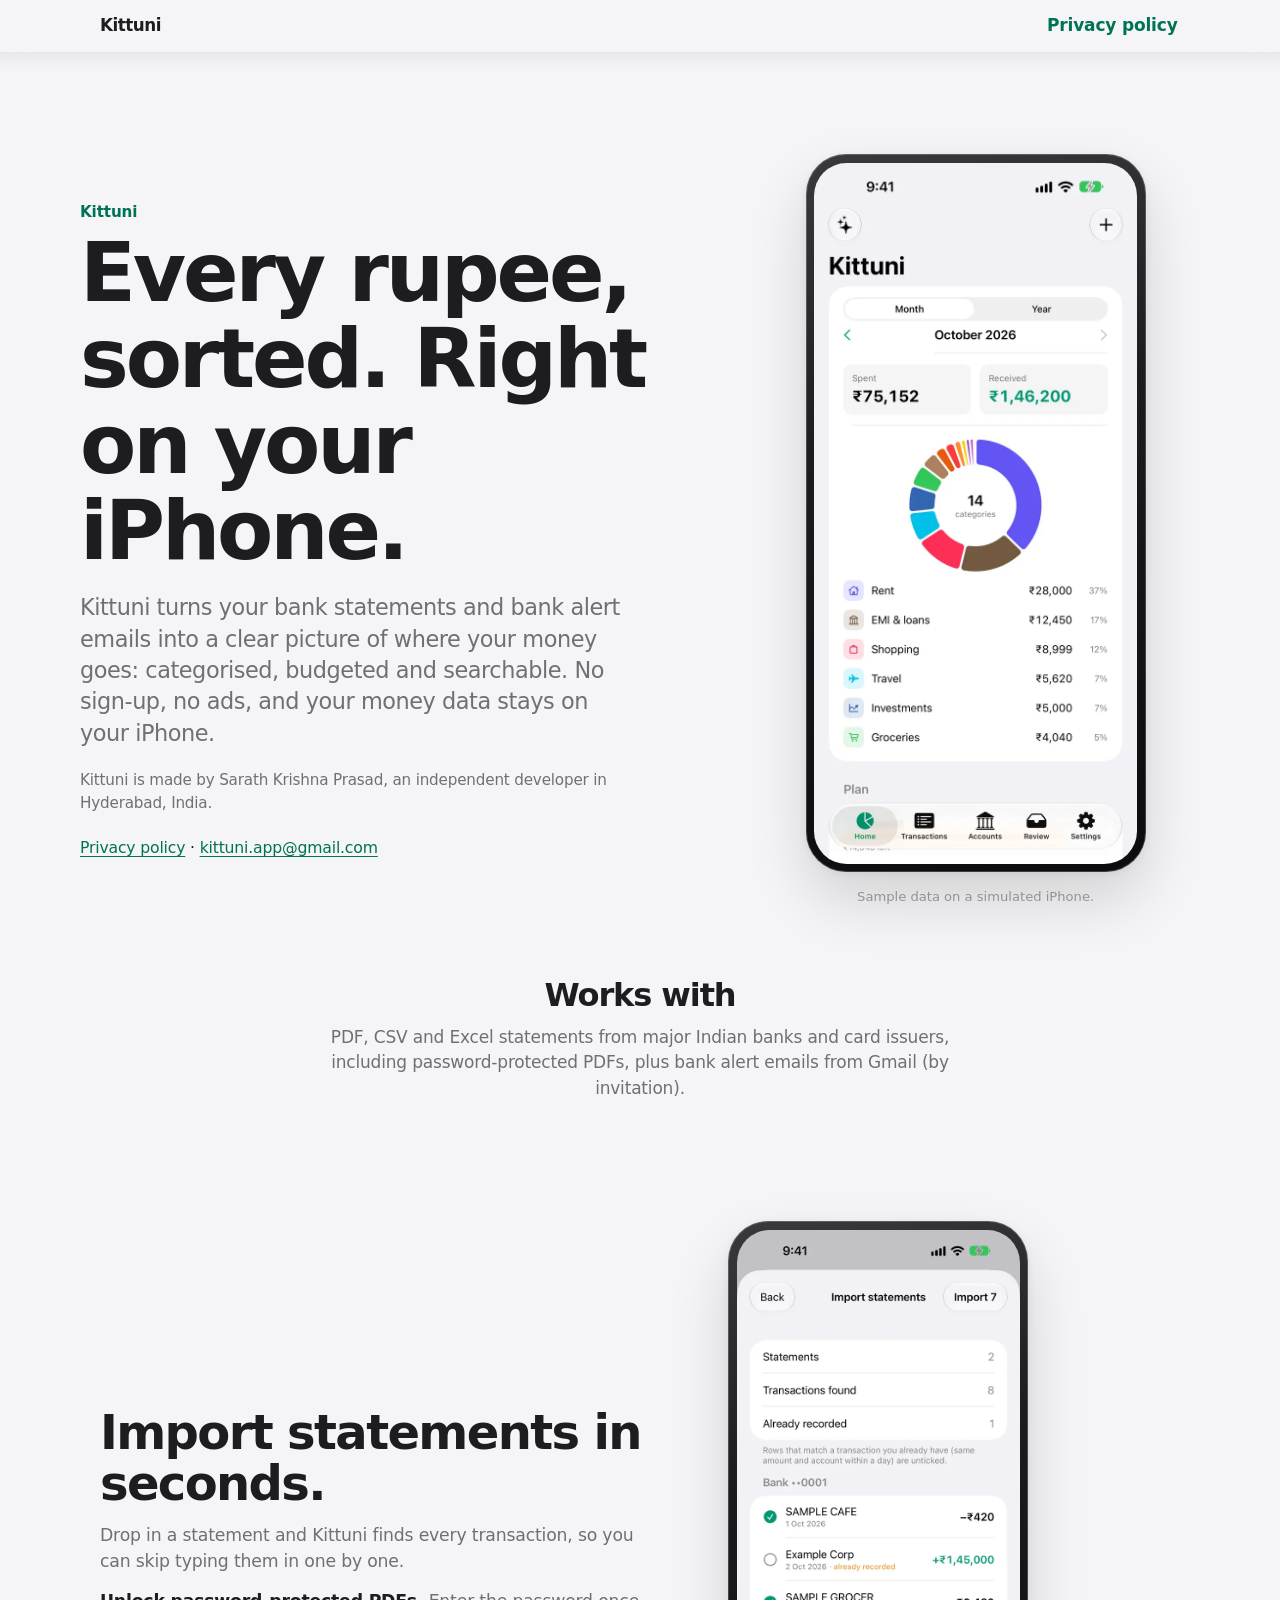
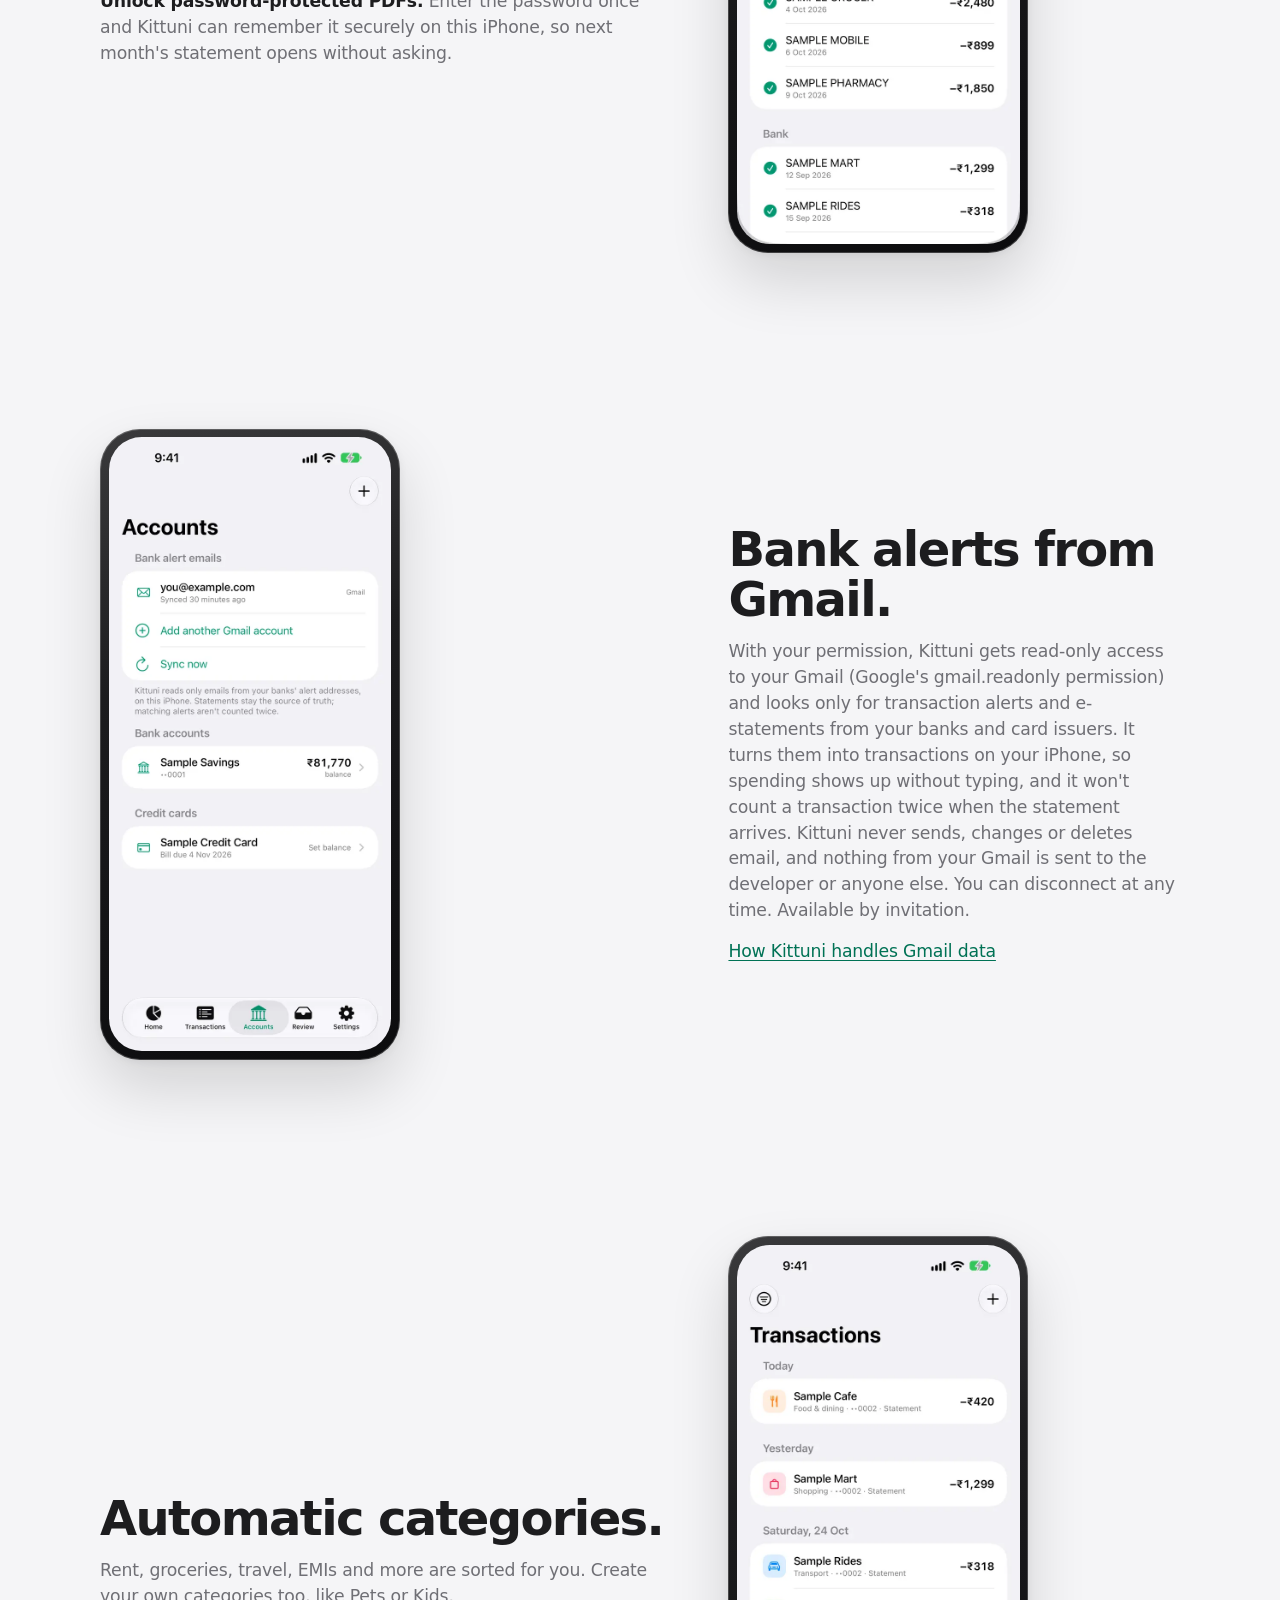
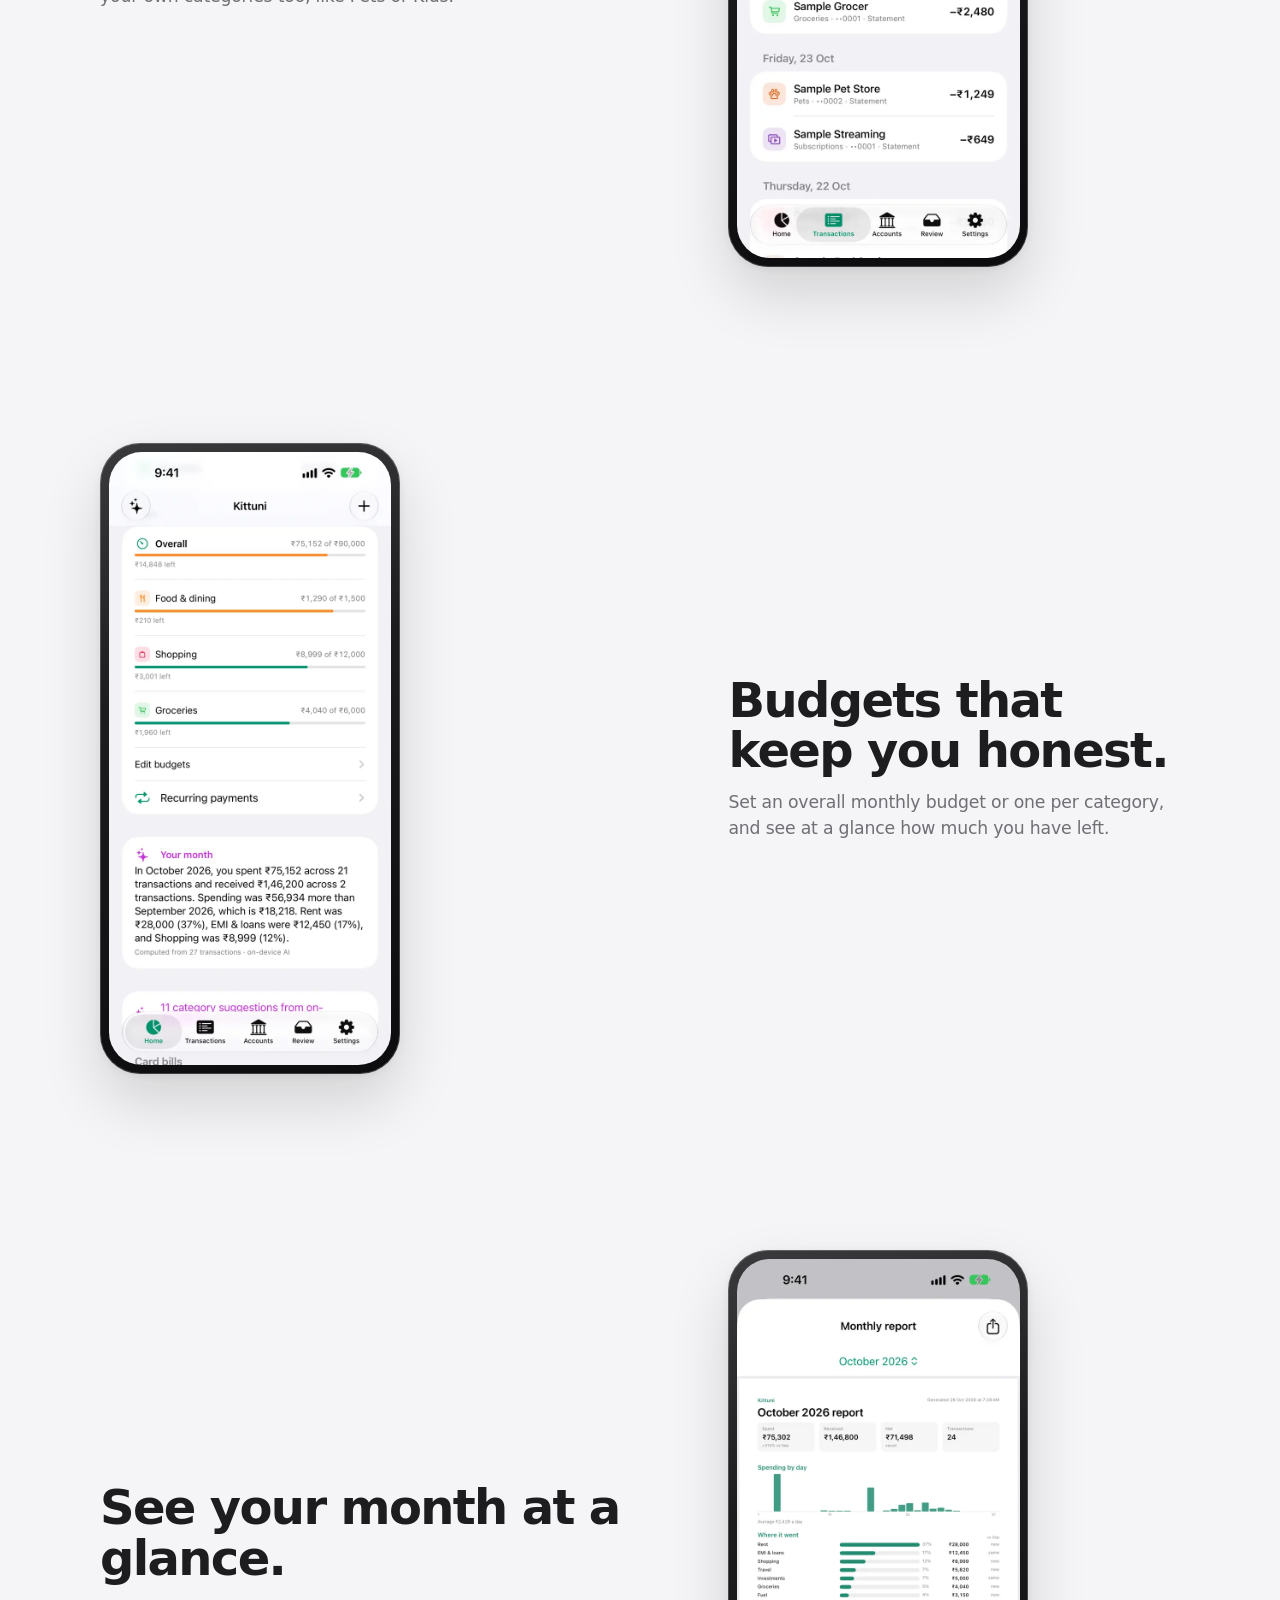
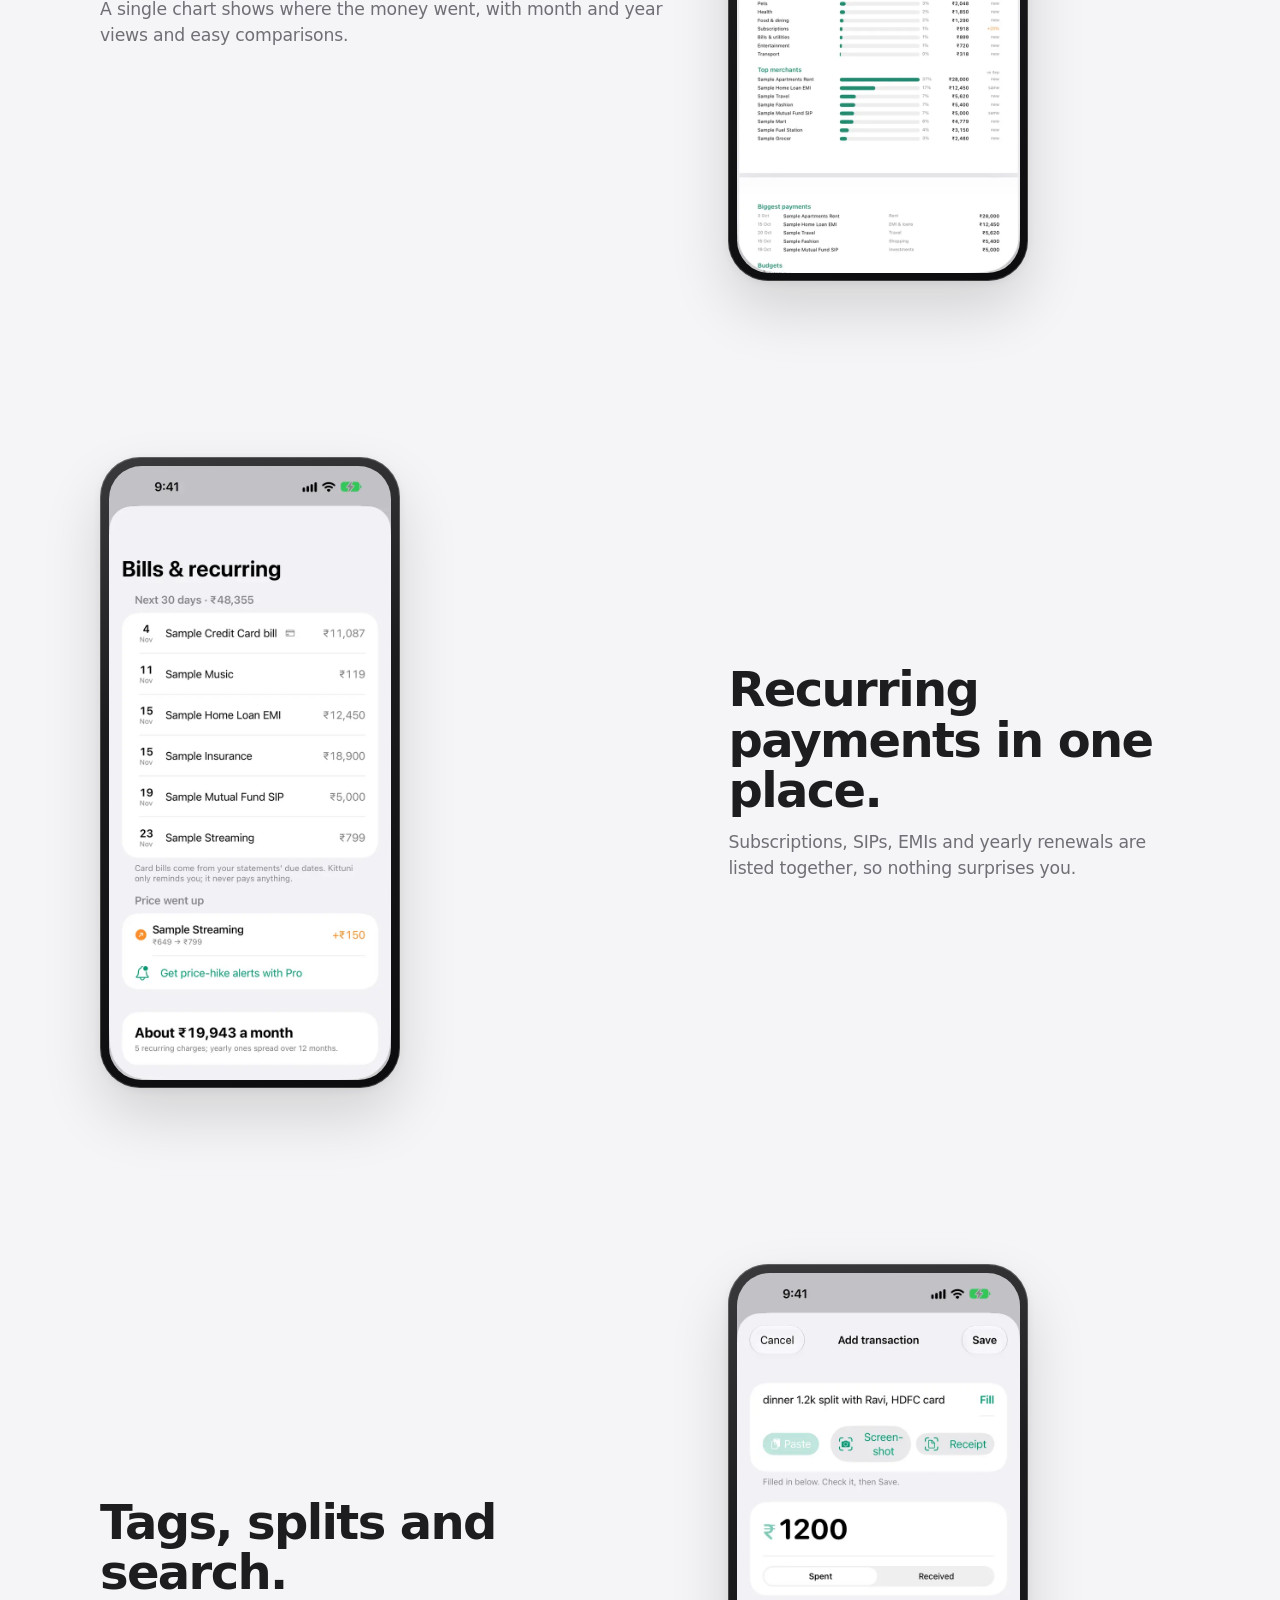
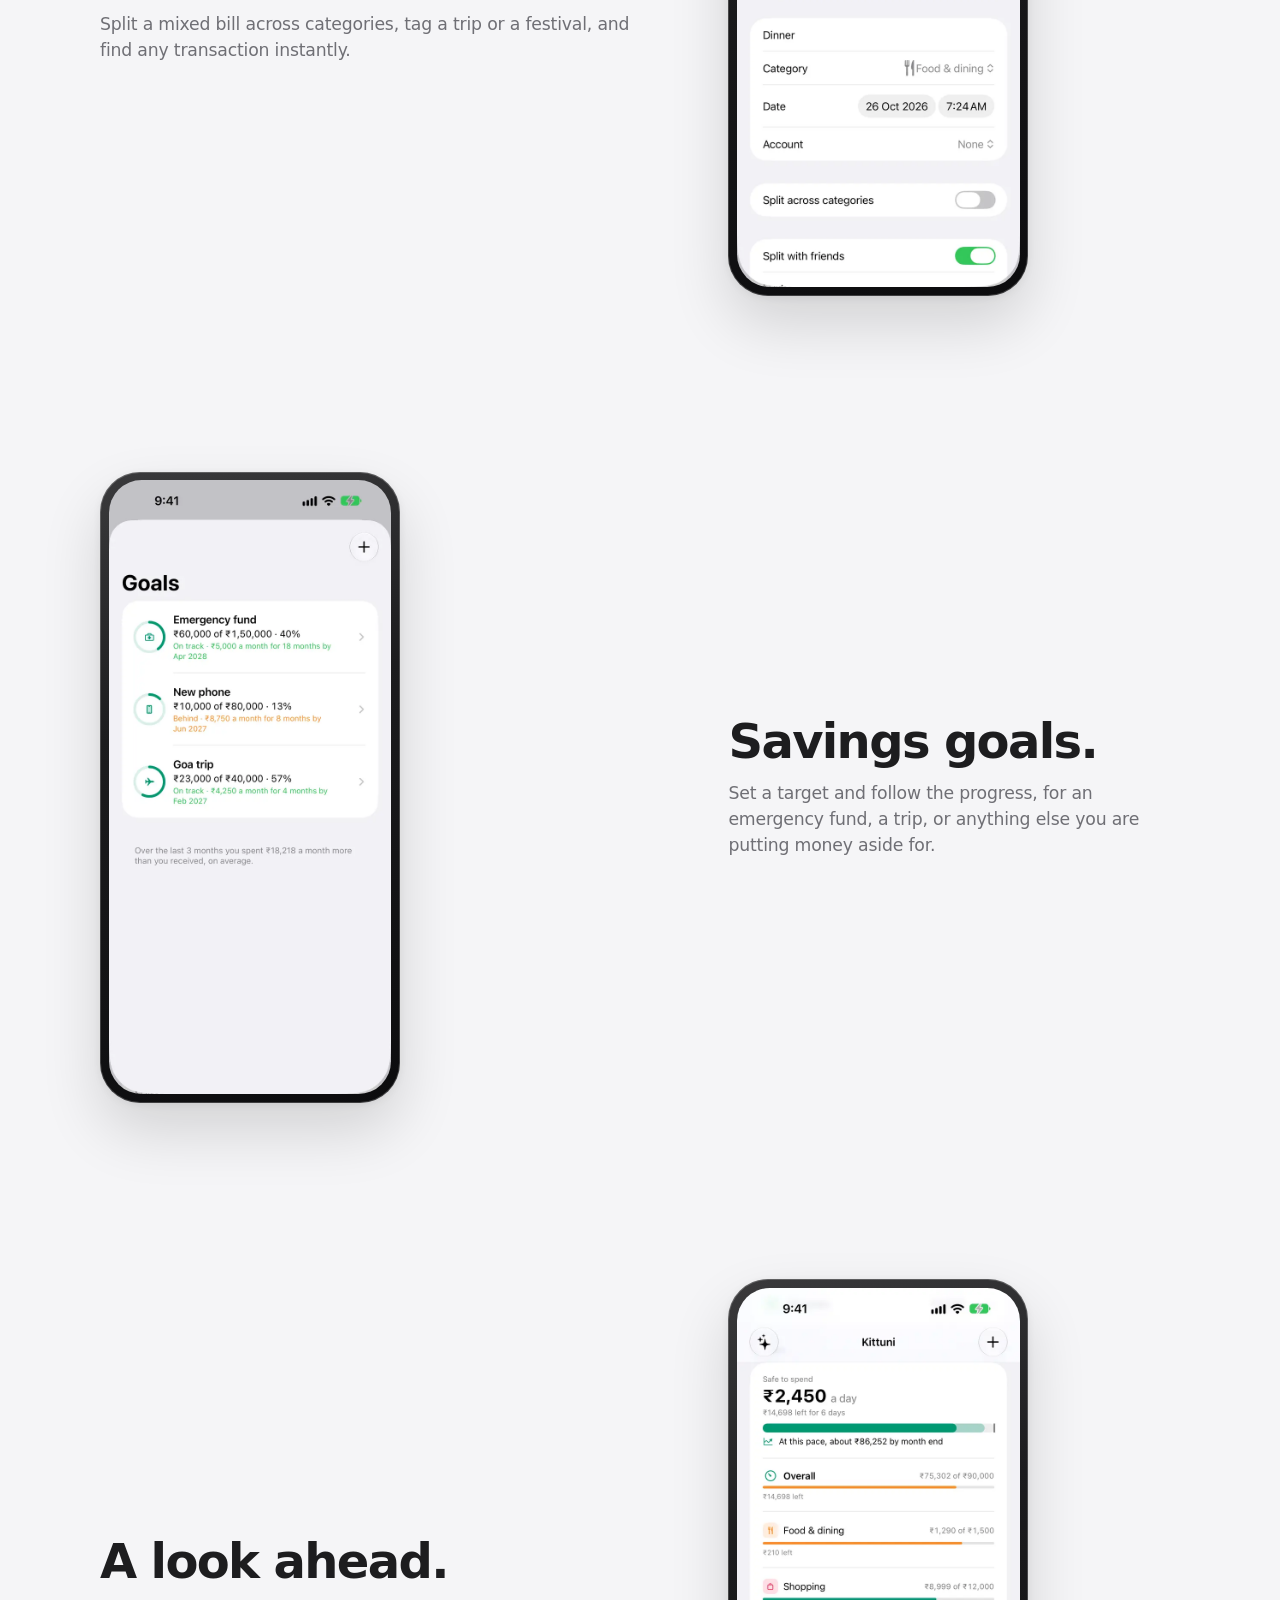
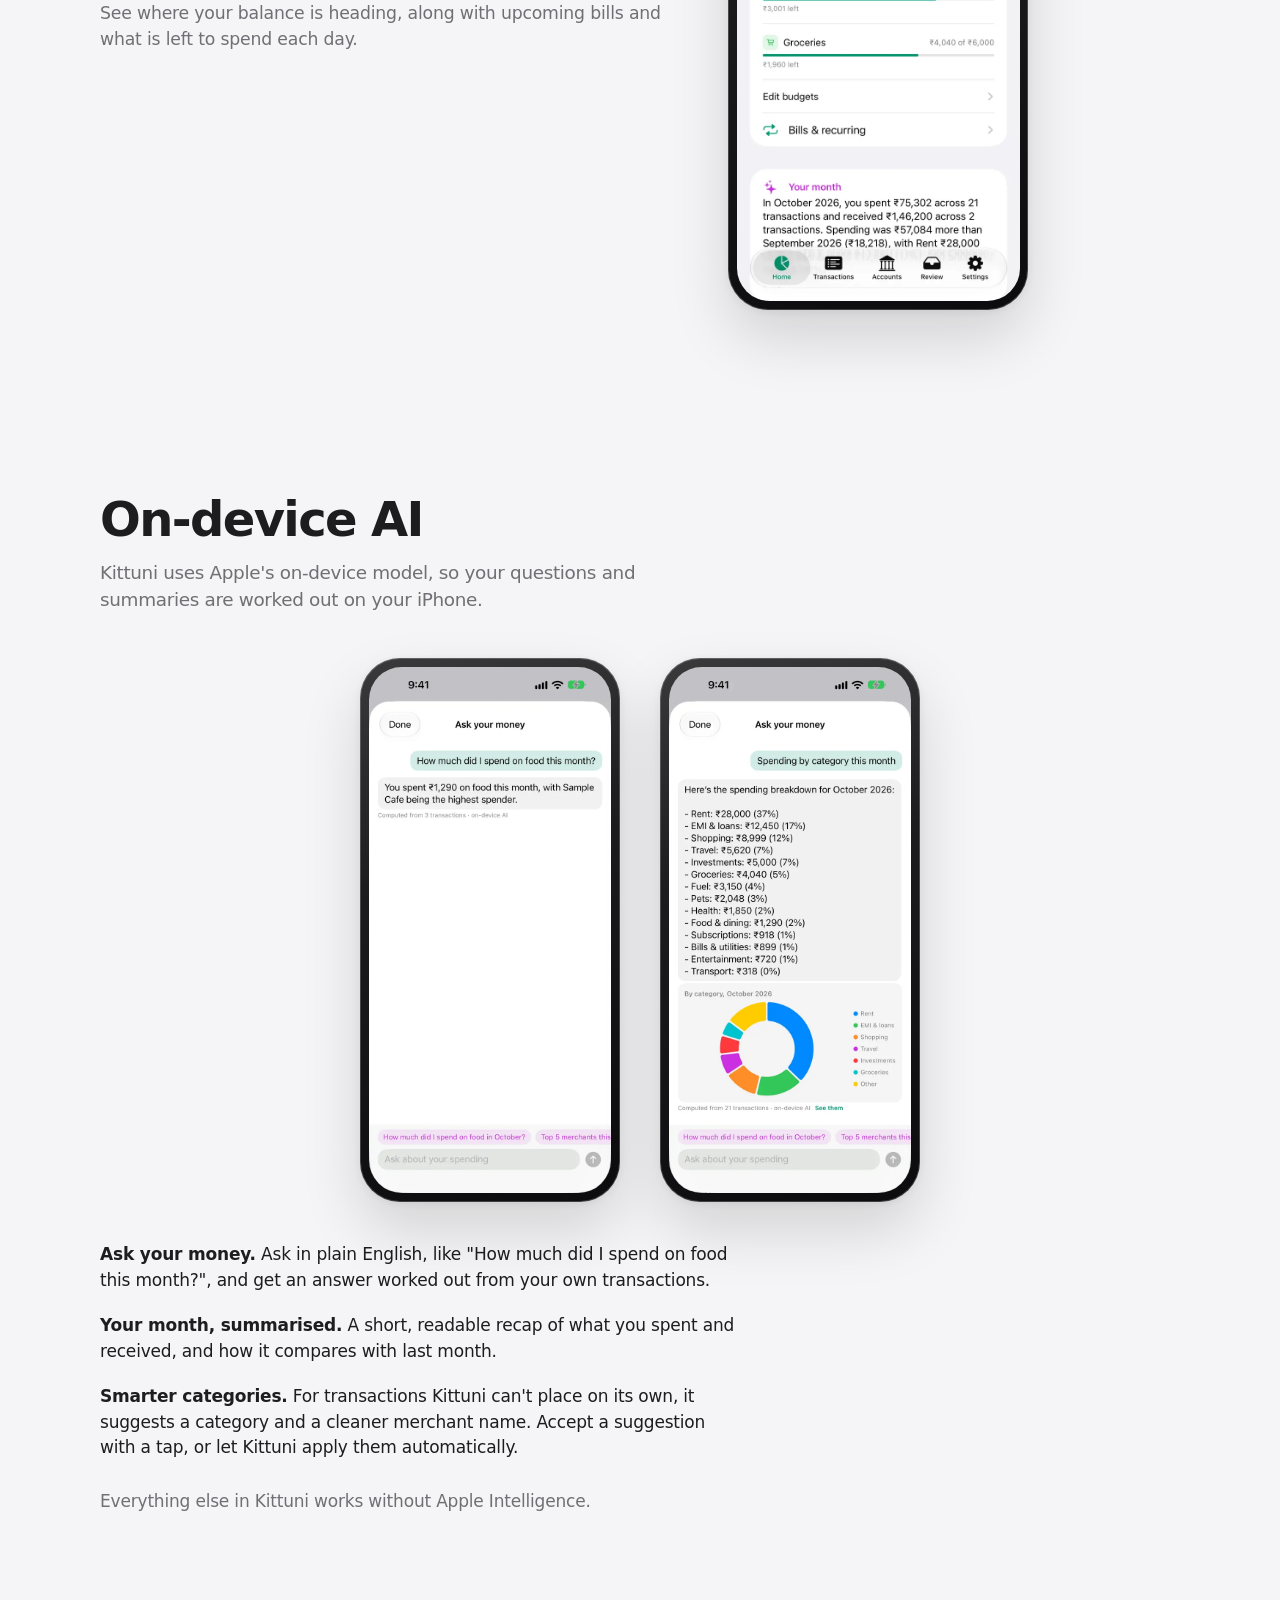
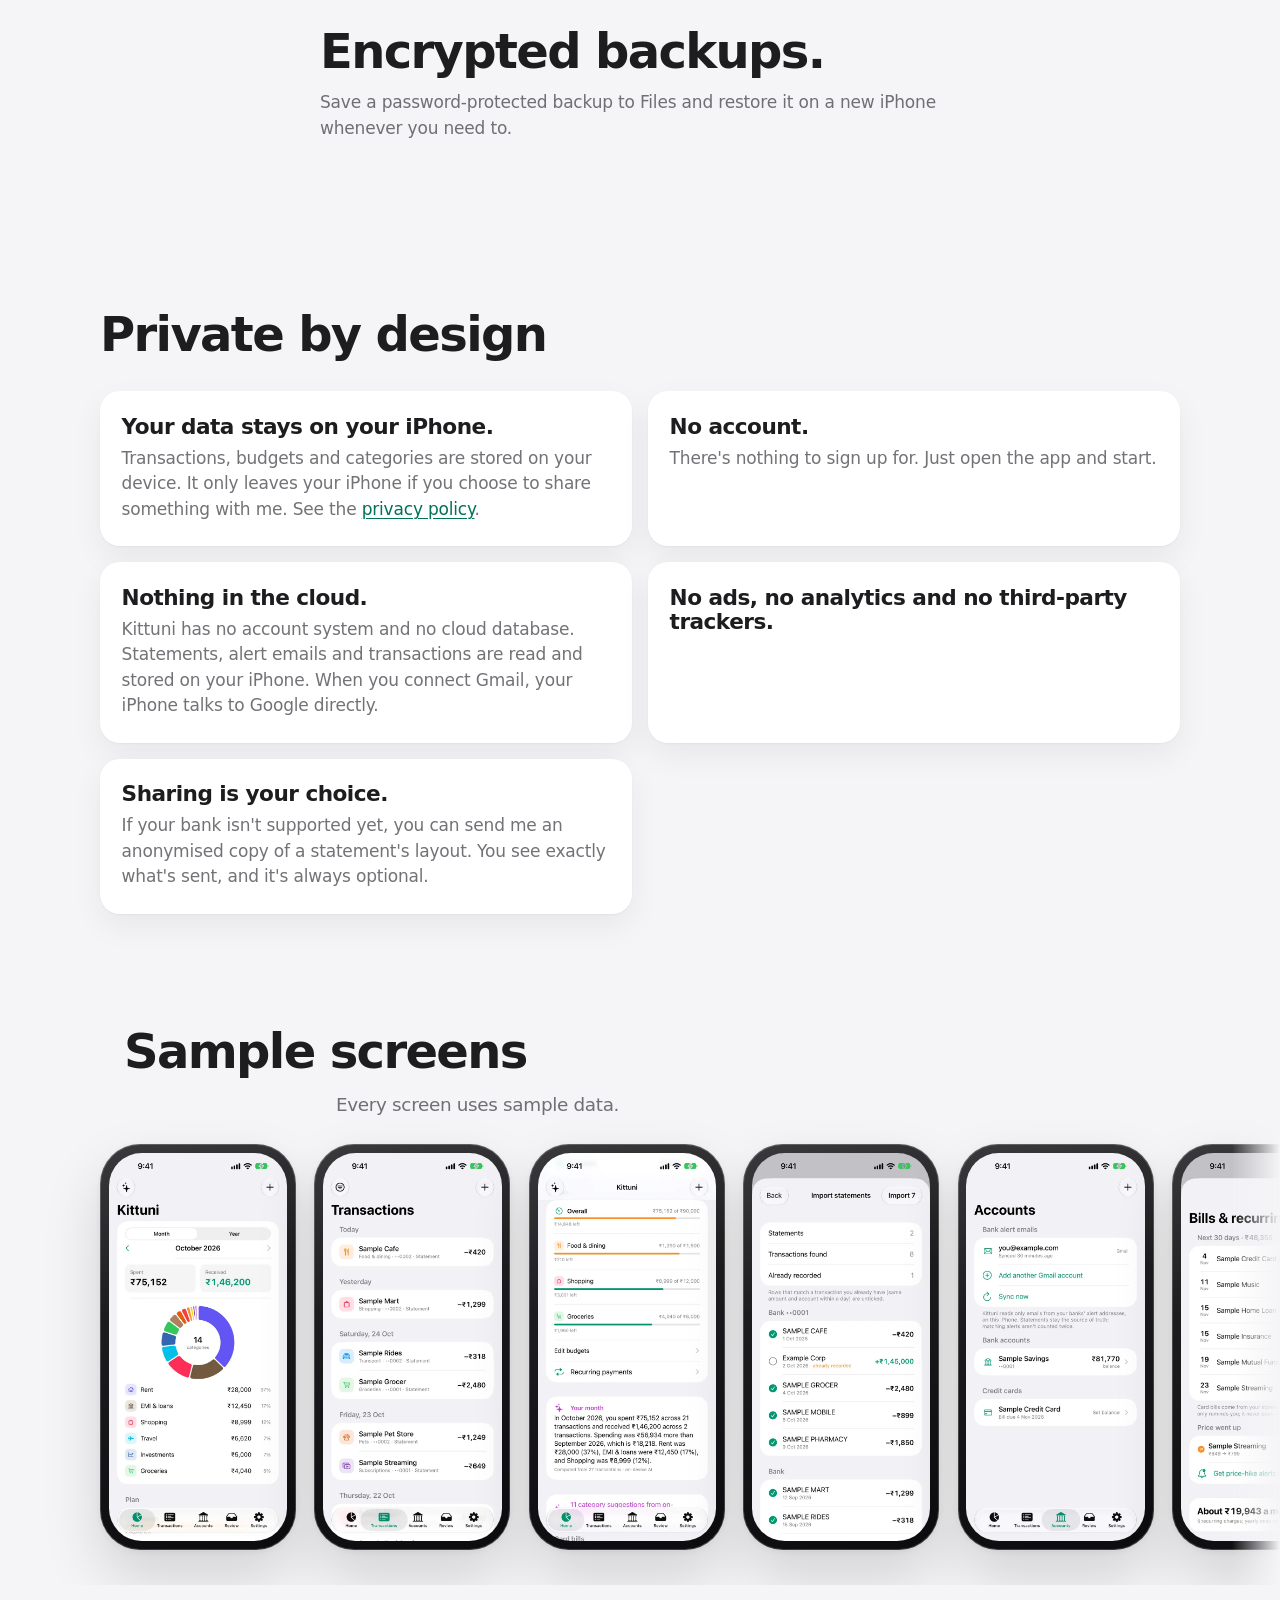
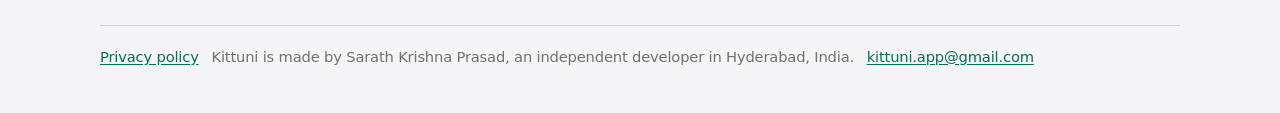
==== commit 7af52691: "Update the homepage for invited Gmail access. Describe read-only Gmail bank alerts, point to the pri" ====
--- a/index.html
+++ b/index.html
@@ -4,7 +4,8 @@
 <meta charset="utf-8">
 <meta name="viewport" content="width=device-width, initial-scale=1, viewport-fit=cover">
 <title>Kittuni — Every rupee, sorted</title>
-<meta name="description" content="Kittuni turns your bank statements and alert emails into a clear picture of where your money goes. No sign-up, and nothing leaves your phone.">
+<meta name="description" content="Kittuni turns your bank statements and bank alert emails into a clear picture of where your money goes: categorised, budgeted and searchable. No sign-up, no ads, and your money data stays on your iPhone.">
+<meta property="og:description" content="Kittuni turns your bank statements and bank alert emails into a clear picture of where your money goes: categorised, budgeted and searchable. No sign-up, no ads, and your money data stays on your iPhone.">
 <meta name="theme-color" content="#f5f5f7" media="(prefers-color-scheme: light)">
 <meta name="theme-color" content="#000000" media="(prefers-color-scheme: dark)">
 <link rel="canonical" href="https://kittuni.com/">
@@ -24,7 +25,7 @@
     <div>
       <p class="eyebrow">Kittuni</p>
       <h1>Every rupee, sorted. Right on your iPhone.</h1>
-      <p class="sub">Kittuni turns your bank statements and alert emails into a clear picture of where your money goes: categorised, budgeted and searchable. No sign-up, and nothing leaves your phone.</p>
+      <p class="sub">Kittuni turns your bank statements and bank alert emails into a clear picture of where your money goes: categorised, budgeted and searchable. No sign-up, no ads, and your money data stays on your iPhone.</p>
       <p class="maker">Kittuni is made by Sarath Krishna Prasad, an independent developer in Hyderabad, India.</p>
       <p class="hero-links"><a href="privacy/">Privacy policy</a> · <a href="mailto:kittuni.app@gmail.com">kittuni.app@gmail.com</a></p>
     </div>
@@ -41,7 +42,7 @@
 
   <section class="works">
     <h2>Works with</h2>
-    <p>PDF, CSV and Excel statements from major Indian banks and card issuers, including password-protected PDFs; bank alerts from one or more Gmail accounts.</p>
+    <p>PDF, CSV and Excel statements from major Indian banks and card issuers, including password-protected PDFs, plus bank alert emails from Gmail (by invitation).</p>
   </section>
 
   <section class="feature">
@@ -57,8 +58,9 @@
 
   <section class="feature flip">
     <div class="copy">
-      <h2>Bank alerts from your inbox.</h2>
-      <p>Connect one or more Gmail accounts and spending shows up as it happens. Kittuni won't count a transaction twice when the statement arrives later.</p>
+      <h2>Bank alerts from Gmail.</h2>
+      <p>With your permission, Kittuni gets read-only access to your Gmail (Google's gmail.readonly permission) and looks only for transaction alerts and e-statements from your banks and card issuers. It turns them into transactions on your iPhone, so spending shows up without typing, and it won't count a transaction twice when the statement arrives. Kittuni never sends, changes or deletes email, and nothing from your Gmail is sent to the developer or anyone else. You can disconnect at any time. Available by invitation.</p>
+      <p><a href="/privacy#gmail">How Kittuni handles Gmail data</a></p>
     </div>
     <figure class="device">
       <picture>
@@ -143,7 +145,7 @@
 
   <section class="band" id="on-device">
     <h2>On-device AI</h2>
-    <p class="section-lead">On supported iPhones with Apple Intelligence, Kittuni uses Apple's on-device model. Nothing is sent anywhere.</p>
+    <p class="section-lead">Kittuni uses Apple's on-device model, so your questions and summaries are worked out on your iPhone.</p>
     <div class="ai-phones">
       <figure class="device">
         <img src="assets/screens/06-ask-light.webp" srcset="assets/screens/06-ask-light.webp 660w, assets/screens/06-ask-light-2x.webp 1320w" sizes="(max-width: 860px) 70vw, 260px" width="660" height="1434" alt="Ask your money on iPhone: a sample question about food spending, answered on the device from sample transactions." loading="lazy" decoding="async">
@@ -170,19 +172,22 @@
     <ul class="points">
       <li>
         <h3>Your data stays on your iPhone.</h3>
-        <p>Transactions, budgets and categories are stored on your device.</p>
+        <p>Transactions, budgets and categories are stored on your device. It only leaves your iPhone if you choose to share something with me. See the <a href="privacy/">privacy policy</a>.</p>
       </li>
       <li>
         <h3>No account.</h3>
         <p>There's nothing to sign up for. Just open the app and start.</p>
       </li>
       <li>
-        <h3>No servers.</h3>
-        <p>Kittuni has no backend. When you connect Gmail, your iPhone talks to Google directly, and only to read your bank alert emails.</p>
-      </li>
-      <li>
-        <h3>No tracking.</h3>
-        <p>No ads, no analytics and no third-party trackers. Data Not Collected.</p>
+        <h3>Nothing in the cloud.</h3>
+        <p>Kittuni has no account system and no cloud database. Statements, alert emails and transactions are read and stored on your iPhone. When you connect Gmail, your iPhone talks to Google directly.</p>
+      </li>
+      <li>
+        <h3>No ads, no analytics and no third-party trackers.</h3>
+      </li>
+      <li>
+        <h3>Sharing is your choice.</h3>
+        <p>If your bank isn't supported yet, you can send me an anonymised copy of a statement's layout. You see exactly what's sent, and it's always optional.</p>
       </li>
     </ul>
   </section>
--- a/style.css
+++ b/style.css
@@ -230,7 +230,8 @@
   width: 100%;
   height: auto;
   border-radius: 2.05rem;
-  background: #000;
+  /* Match the page until the screenshot arrives. A black fill read as an empty phone. */
+  background: var(--bg);
 }
 
 .caption {
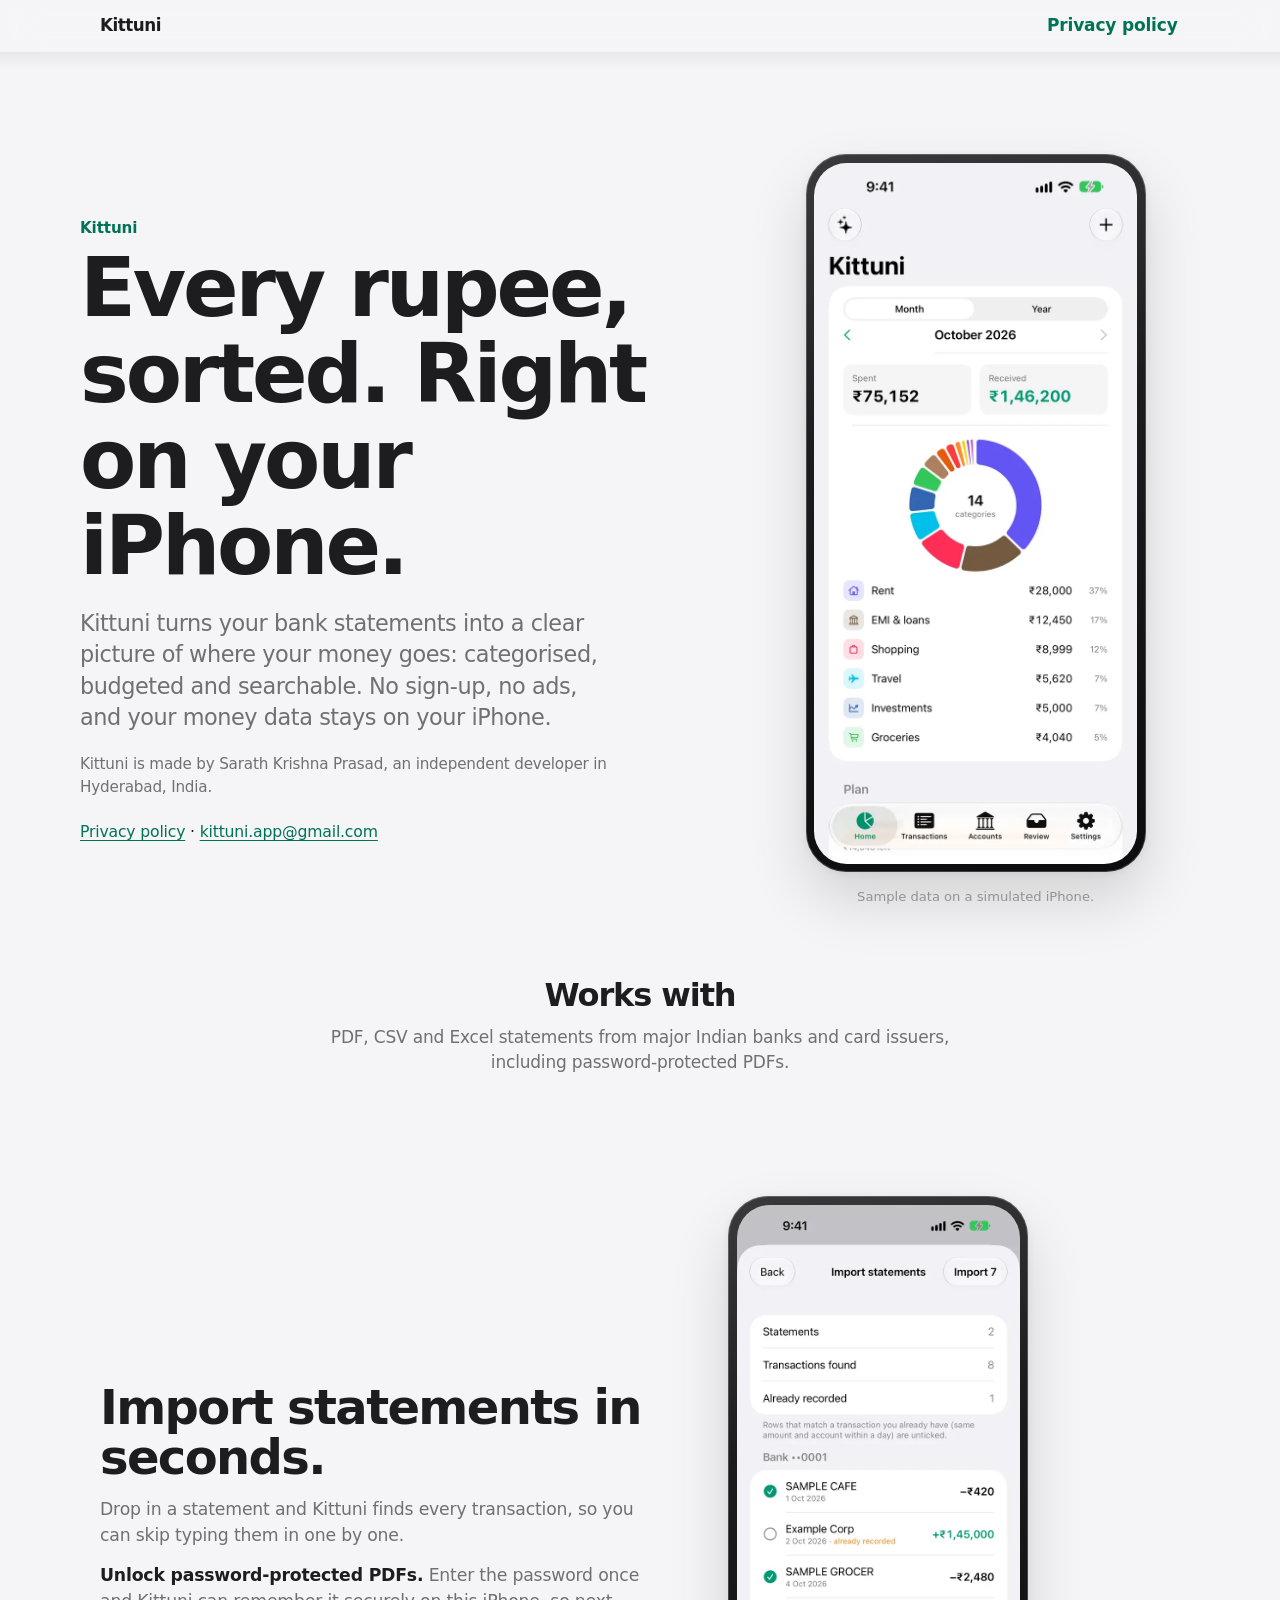
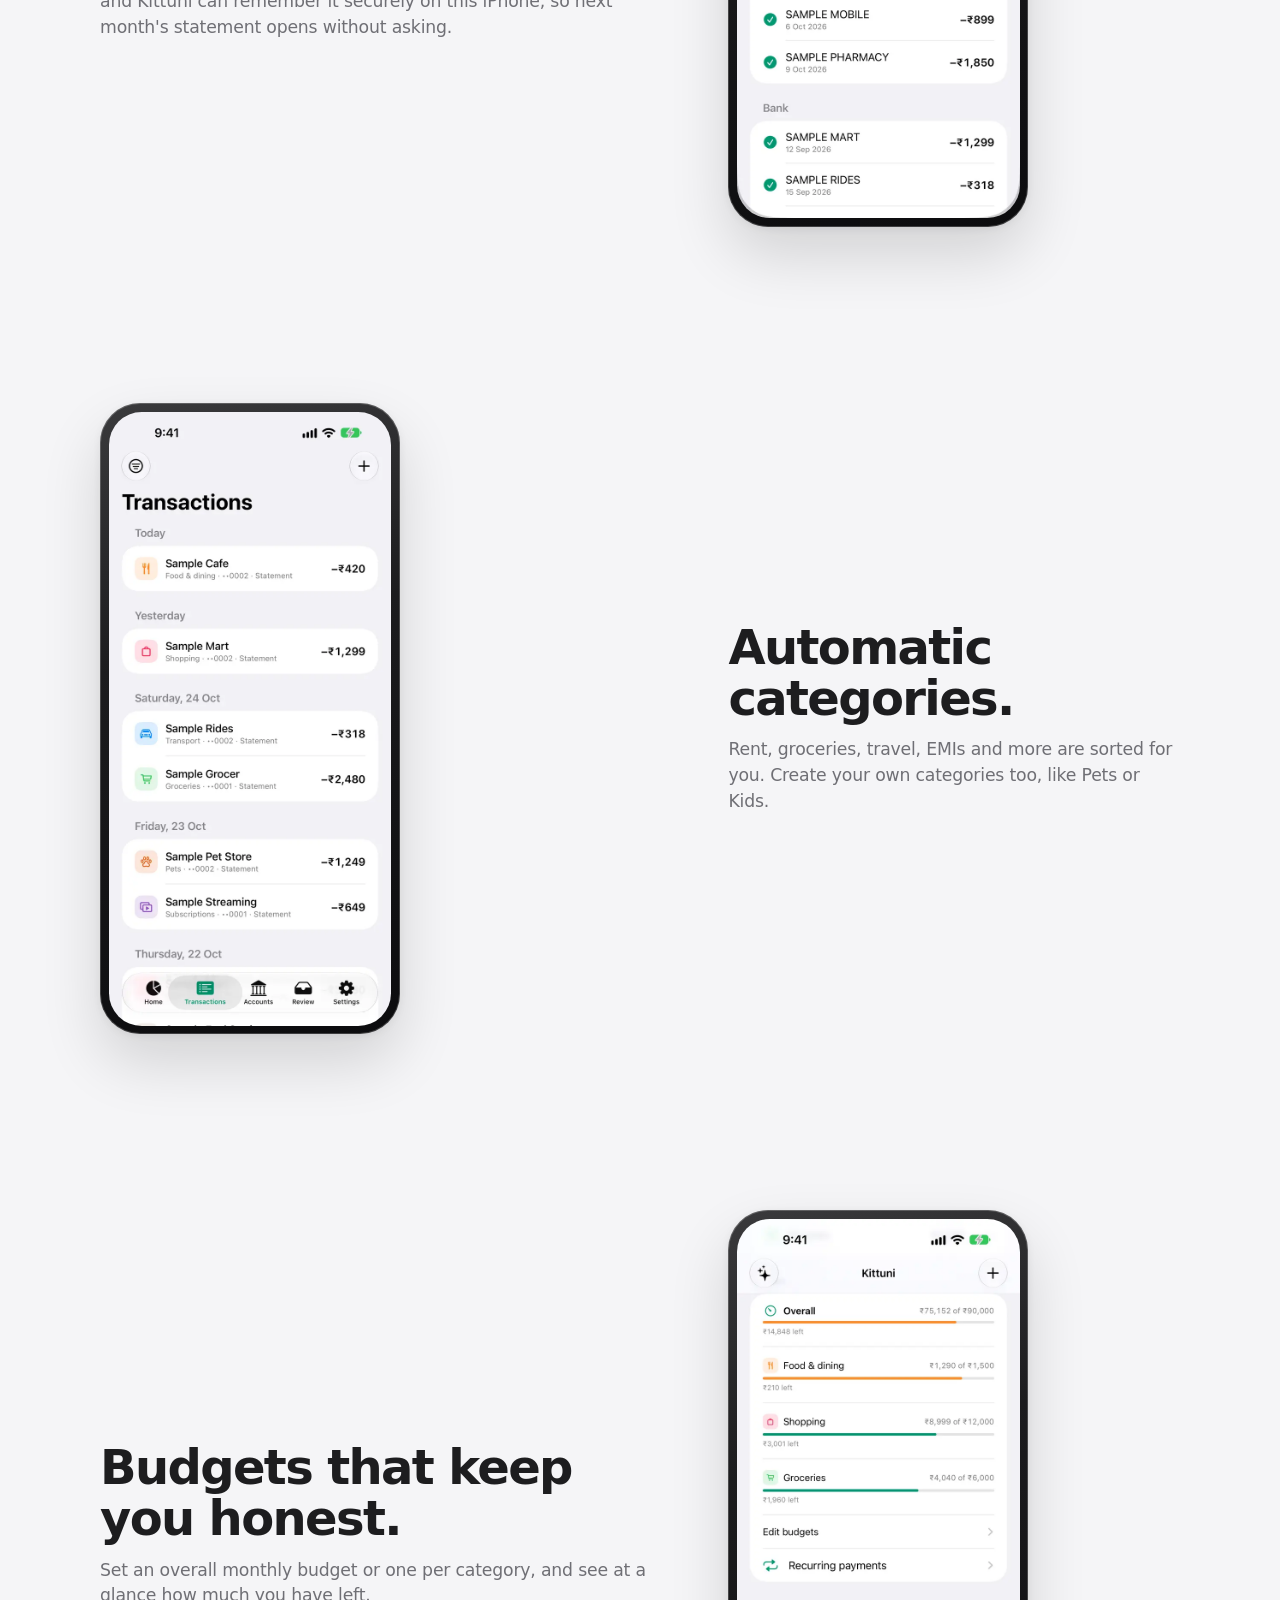
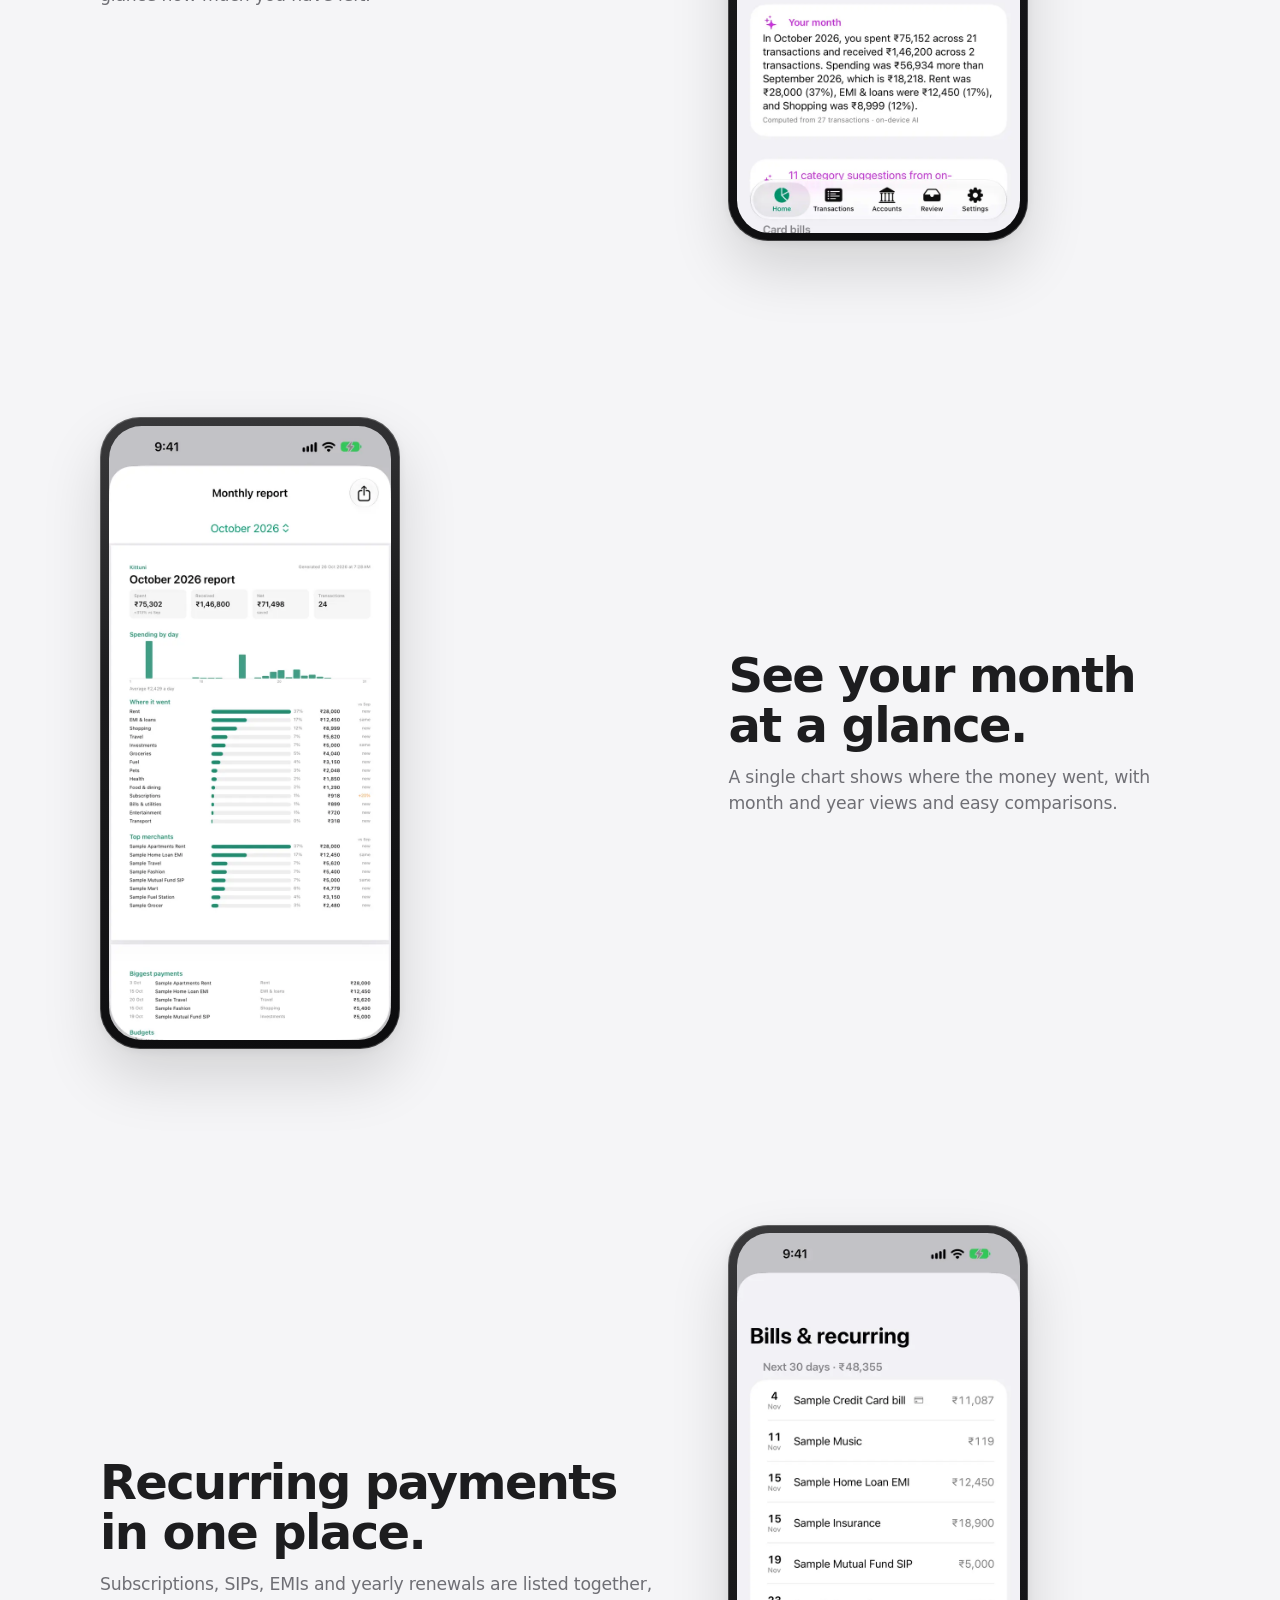
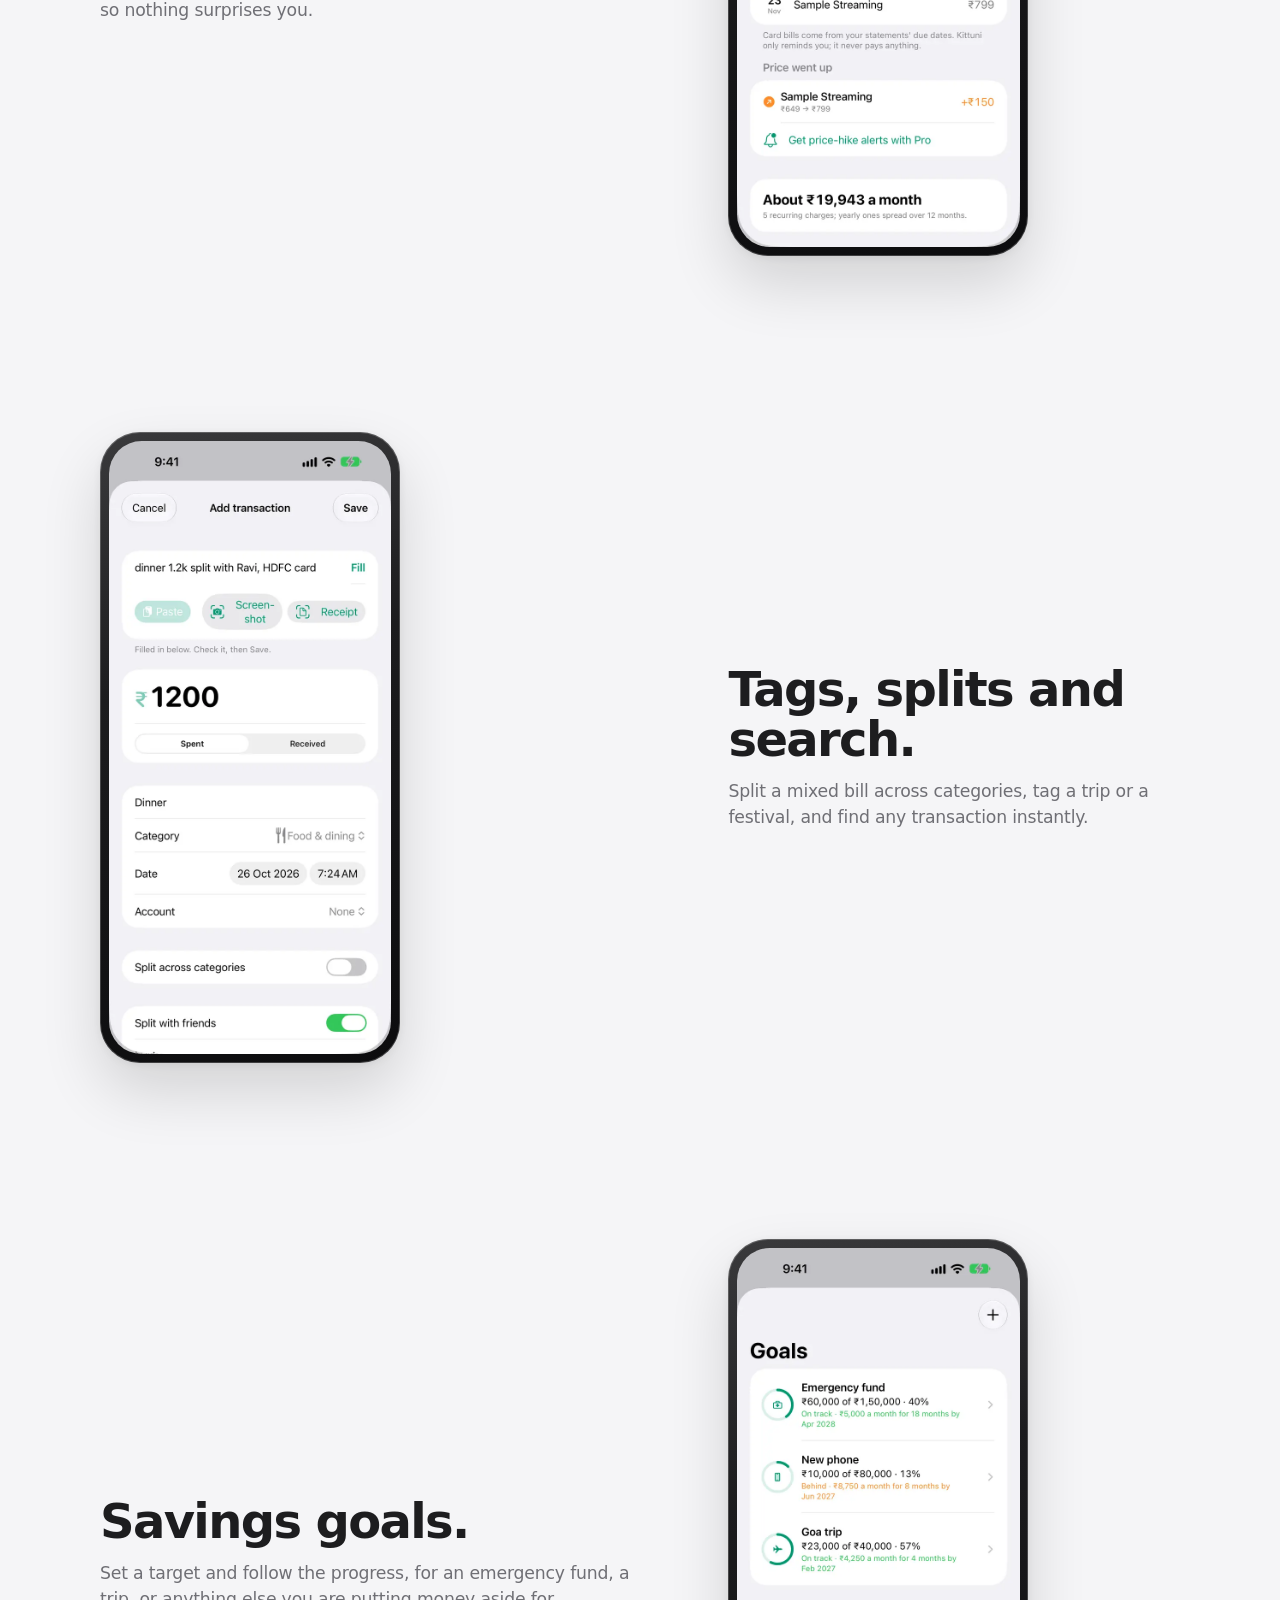
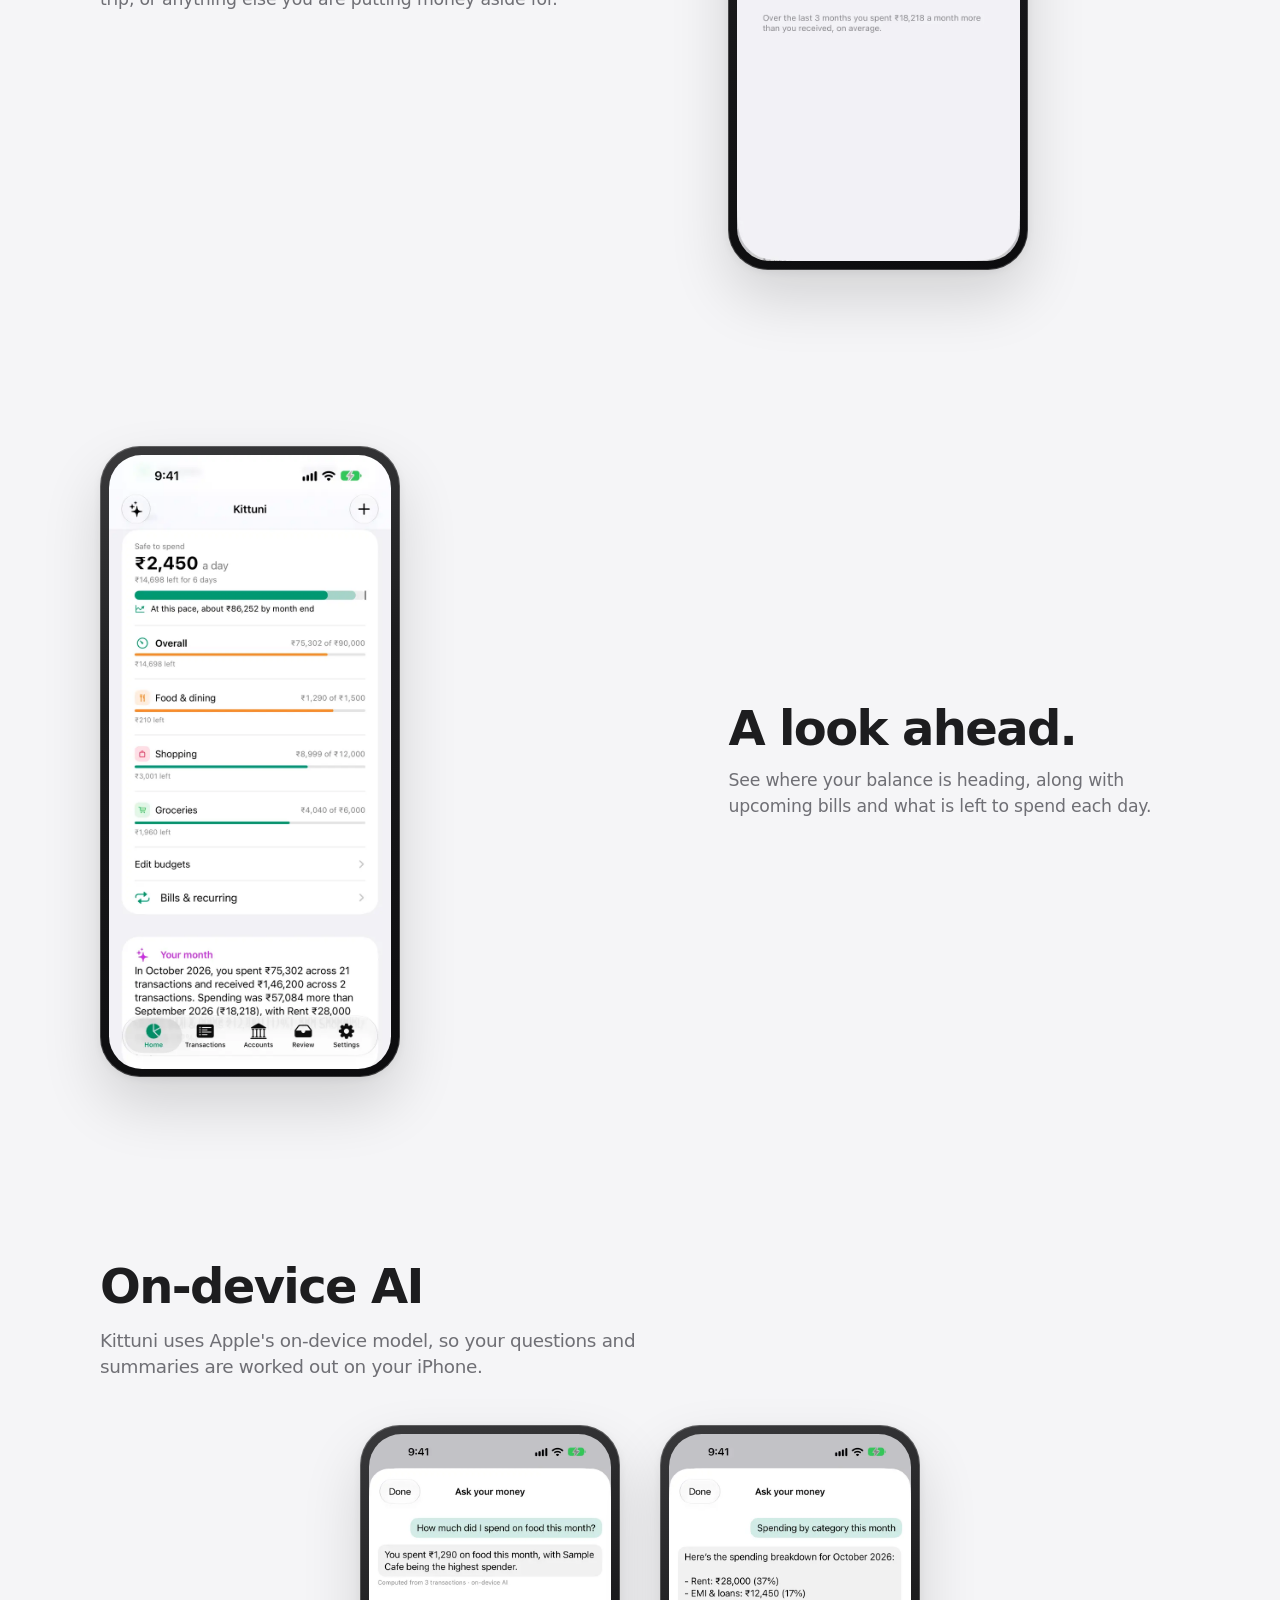
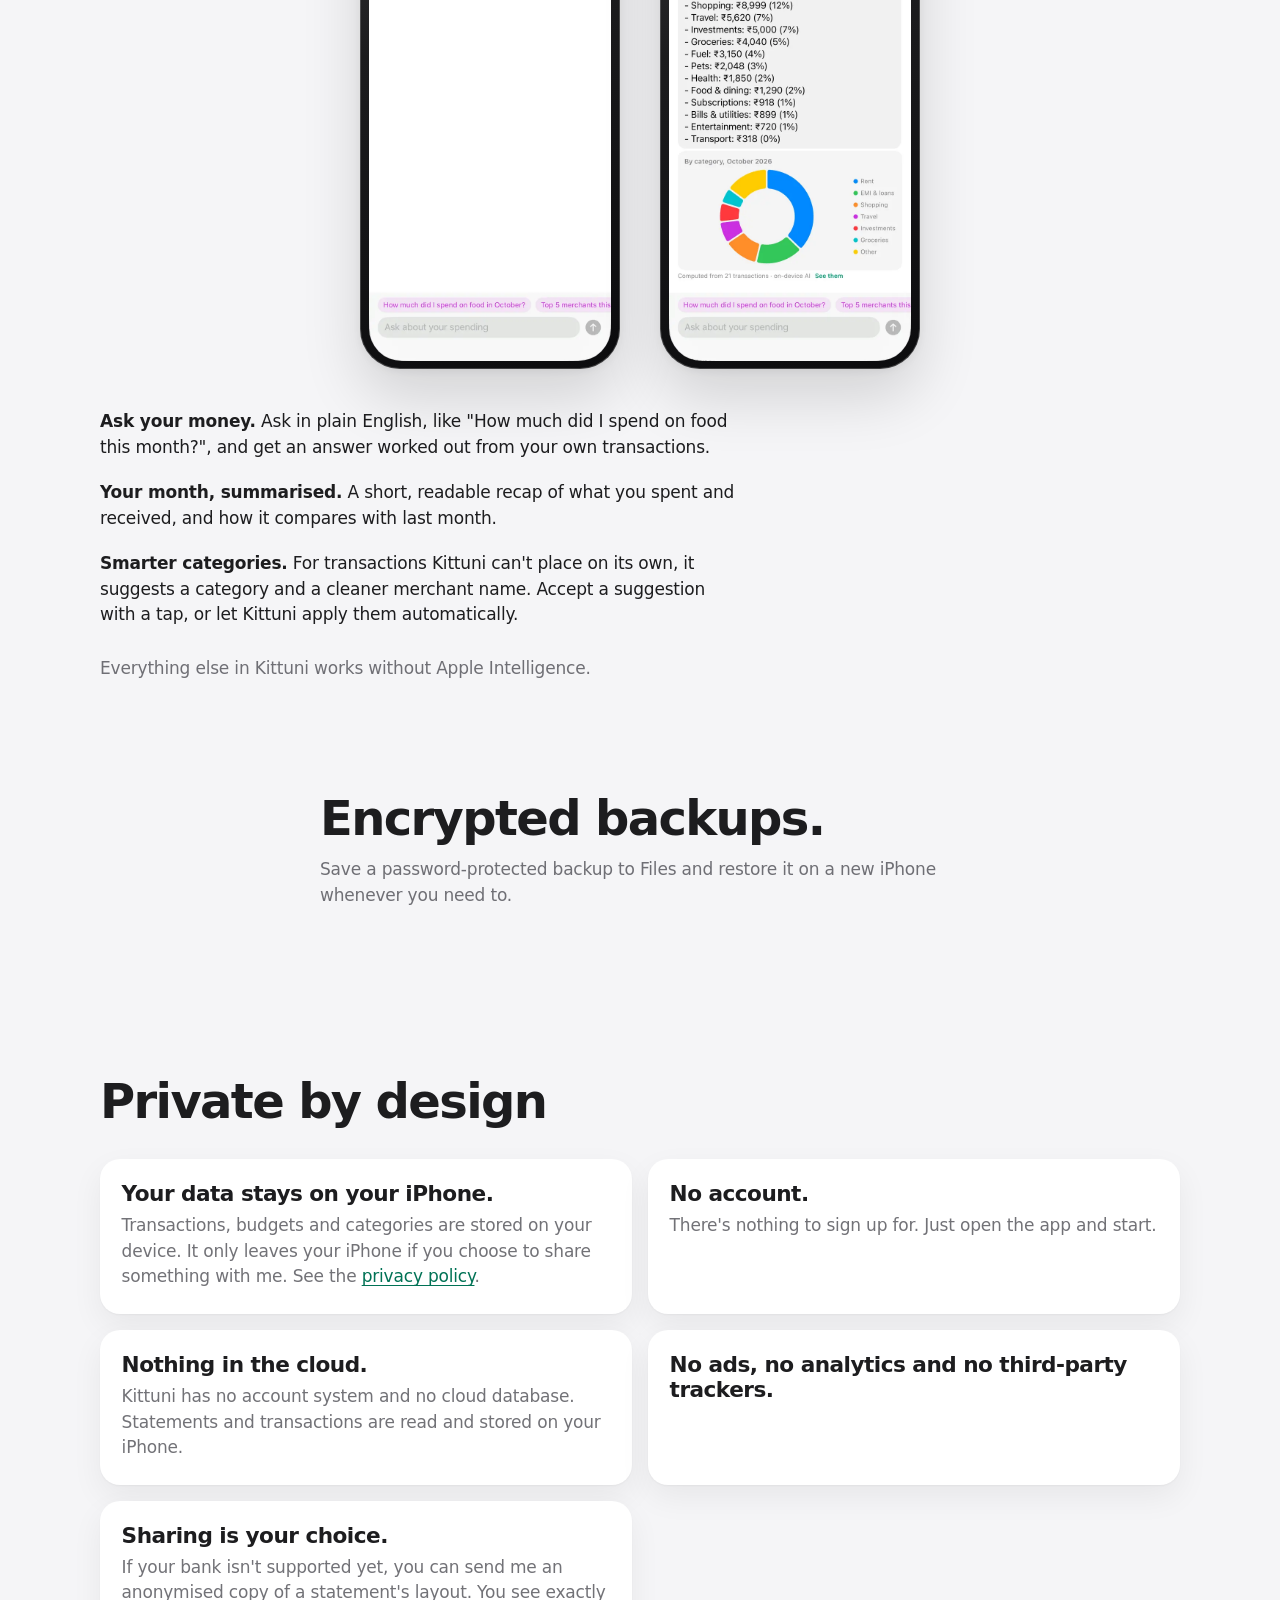
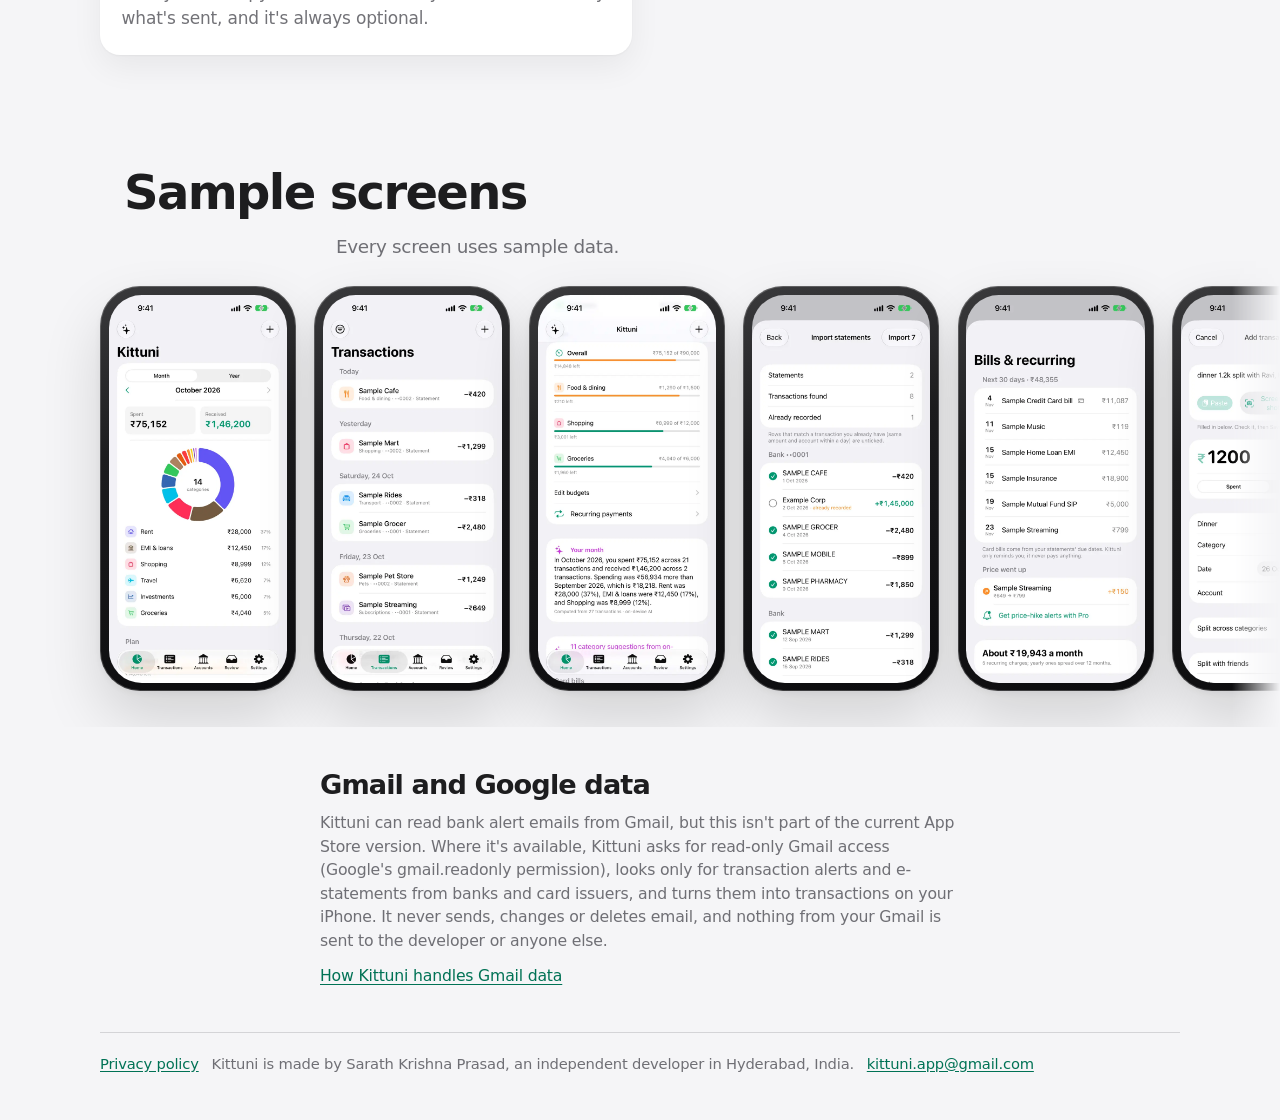
==== commit 87e511ec: "Describe Gmail as outside the current App Store build. Keep a short homepage disclosure and the priv" ====
--- a/index.html
+++ b/index.html
@@ -4,8 +4,8 @@
 <meta charset="utf-8">
 <meta name="viewport" content="width=device-width, initial-scale=1, viewport-fit=cover">
 <title>Kittuni — Every rupee, sorted</title>
-<meta name="description" content="Kittuni turns your bank statements and bank alert emails into a clear picture of where your money goes: categorised, budgeted and searchable. No sign-up, no ads, and your money data stays on your iPhone.">
-<meta property="og:description" content="Kittuni turns your bank statements and bank alert emails into a clear picture of where your money goes: categorised, budgeted and searchable. No sign-up, no ads, and your money data stays on your iPhone.">
+<meta name="description" content="Kittuni turns your bank statements into a clear picture of where your money goes: categorised, budgeted and searchable. No sign-up, no ads, and your money data stays on your iPhone.">
+<meta property="og:description" content="Kittuni turns your bank statements into a clear picture of where your money goes: categorised, budgeted and searchable. No sign-up, no ads, and your money data stays on your iPhone.">
 <meta name="theme-color" content="#f5f5f7" media="(prefers-color-scheme: light)">
 <meta name="theme-color" content="#000000" media="(prefers-color-scheme: dark)">
 <link rel="canonical" href="https://kittuni.com/">
@@ -25,7 +25,7 @@
     <div>
       <p class="eyebrow">Kittuni</p>
       <h1>Every rupee, sorted. Right on your iPhone.</h1>
-      <p class="sub">Kittuni turns your bank statements and bank alert emails into a clear picture of where your money goes: categorised, budgeted and searchable. No sign-up, no ads, and your money data stays on your iPhone.</p>
+      <p class="sub">Kittuni turns your bank statements into a clear picture of where your money goes: categorised, budgeted and searchable. No sign-up, no ads, and your money data stays on your iPhone.</p>
       <p class="maker">Kittuni is made by Sarath Krishna Prasad, an independent developer in Hyderabad, India.</p>
       <p class="hero-links"><a href="privacy/">Privacy policy</a> · <a href="mailto:kittuni.app@gmail.com">kittuni.app@gmail.com</a></p>
     </div>
@@ -42,7 +42,7 @@
 
   <section class="works">
     <h2>Works with</h2>
-    <p>PDF, CSV and Excel statements from major Indian banks and card issuers, including password-protected PDFs, plus bank alert emails from Gmail (by invitation).</p>
+    <p>PDF, CSV and Excel statements from major Indian banks and card issuers, including password-protected PDFs.</p>
   </section>
 
   <section class="feature">
@@ -57,20 +57,6 @@
   </section>
 
   <section class="feature flip">
-    <div class="copy">
-      <h2>Bank alerts from Gmail.</h2>
-      <p>With your permission, Kittuni gets read-only access to your Gmail (Google's gmail.readonly permission) and looks only for transaction alerts and e-statements from your banks and card issuers. It turns them into transactions on your iPhone, so spending shows up without typing, and it won't count a transaction twice when the statement arrives. Kittuni never sends, changes or deletes email, and nothing from your Gmail is sent to the developer or anyone else. You can disconnect at any time. Available by invitation.</p>
-      <p><a href="/privacy#gmail">How Kittuni handles Gmail data</a></p>
-    </div>
-    <figure class="device">
-      <picture>
-        <source media="(prefers-color-scheme: dark)" srcset="assets/screens/09-accounts-gmail-dark.webp 660w, assets/screens/09-accounts-gmail-dark-2x.webp 1320w" sizes="(max-width: 860px) 72vw, 300px">
-        <img src="assets/screens/05-accounts-gmail-light.webp" srcset="assets/screens/05-accounts-gmail-light.webp 660w, assets/screens/05-accounts-gmail-light-2x.webp 1320w" sizes="(max-width: 860px) 72vw, 300px" width="660" height="1434" alt="Accounts screen on iPhone, light or dark, with a sample Gmail account connected for bank-alert email." loading="lazy" decoding="async">
-      </picture>
-    </figure>
-  </section>
-
-  <section class="feature">
     <div class="copy">
       <h2>Automatic categories.</h2>
       <p>Rent, groceries, travel, EMIs and more are sorted for you. Create your own categories too, like Pets or Kids.</p>
@@ -83,7 +69,7 @@
     </figure>
   </section>
 
-  <section class="feature flip">
+  <section class="feature">
     <div class="copy">
       <h2>Budgets that keep you honest.</h2>
       <p>Set an overall monthly budget or one per category, and see at a glance how much you have left.</p>
@@ -93,7 +79,7 @@
     </figure>
   </section>
 
-  <section class="feature">
+  <section class="feature flip">
     <div class="copy">
       <h2>See your month at a glance.</h2>
       <p>A single chart shows where the money went, with month and year views and easy comparisons.</p>
@@ -103,7 +89,7 @@
     </figure>
   </section>
 
-  <section class="feature flip">
+  <section class="feature">
     <div class="copy">
       <h2>Recurring payments in one place.</h2>
       <p>Subscriptions, SIPs, EMIs and yearly renewals are listed together, so nothing surprises you.</p>
@@ -113,7 +99,7 @@
     </figure>
   </section>
 
-  <section class="feature">
+  <section class="feature flip">
     <div class="copy">
       <h2>Tags, splits and search.</h2>
       <p>Split a mixed bill across categories, tag a trip or a festival, and find any transaction instantly.</p>
@@ -123,7 +109,7 @@
     </figure>
   </section>
 
-  <section class="feature flip">
+  <section class="feature">
     <div class="copy">
       <h2>Savings goals.</h2>
       <p>Set a target and follow the progress, for an emergency fund, a trip, or anything else you are putting money aside for.</p>
@@ -133,7 +119,7 @@
     </figure>
   </section>
 
-  <section class="feature">
+  <section class="feature flip">
     <div class="copy">
       <h2>A look ahead.</h2>
       <p>See where your balance is heading, along with upcoming bills and what is left to spend each day.</p>
@@ -180,7 +166,7 @@
       </li>
       <li>
         <h3>Nothing in the cloud.</h3>
-        <p>Kittuni has no account system and no cloud database. Statements, alert emails and transactions are read and stored on your iPhone. When you connect Gmail, your iPhone talks to Google directly.</p>
+        <p>Kittuni has no account system and no cloud database. Statements and transactions are read and stored on your iPhone.</p>
       </li>
       <li>
         <h3>No ads, no analytics and no third-party trackers.</h3>
@@ -217,12 +203,6 @@
         <img src="assets/screens/04-statement-import-light.webp" srcset="assets/screens/04-statement-import-light.webp 660w, assets/screens/04-statement-import-light-2x.webp 1320w" sizes="196px" width="660" height="1434" alt="Preview of a sample statement before import." loading="lazy" decoding="async">
       </figure>
       <figure class="device">
-        <picture>
-          <source media="(prefers-color-scheme: dark)" srcset="assets/screens/09-accounts-gmail-dark.webp 660w, assets/screens/09-accounts-gmail-dark-2x.webp 1320w" sizes="196px">
-          <img src="assets/screens/05-accounts-gmail-light.webp" srcset="assets/screens/05-accounts-gmail-light.webp 660w, assets/screens/05-accounts-gmail-light-2x.webp 1320w" sizes="196px" width="660" height="1434" alt="A sample Gmail account connected for bank alerts." loading="lazy" decoding="async">
-        </picture>
-      </figure>
-      <figure class="device">
         <img src="assets/screens/bills.webp" srcset="assets/screens/bills.webp 660w, assets/screens/bills-2x.webp 1320w" sizes="196px" width="660" height="1434" alt="Sample recurring bills and subscriptions." loading="lazy" decoding="async">
       </figure>
       <figure class="device">
@@ -244,6 +224,12 @@
         <img src="assets/screens/ask-chart.webp" srcset="assets/screens/ask-chart.webp 660w, assets/screens/ask-chart-2x.webp 1320w" sizes="196px" width="660" height="1434" alt="A sample on-device answer shown as a chart." loading="lazy" decoding="async">
       </figure>
     </div>
+  </section>
+
+  <section class="gmail-note">
+    <h2>Gmail and Google data</h2>
+    <p>Kittuni can read bank alert emails from Gmail, but this isn't part of the current App Store version. Where it's available, Kittuni asks for read-only Gmail access (Google's gmail.readonly permission), looks only for transaction alerts and e-statements from banks and card issuers, and turns them into transactions on your iPhone. It never sends, changes or deletes email, and nothing from your Gmail is sent to the developer or anyone else.</p>
+    <p><a href="/privacy#gmail">How Kittuni handles Gmail data</a></p>
   </section>
 </main>
 <footer class="foot">
--- a/style.css
+++ b/style.css
@@ -346,6 +346,20 @@
 
 .backups p { margin: 0.85rem 0 0; color: var(--secondary); }
 
+.gmail-note {
+  width: min(40rem, calc(100% - 3rem));
+  margin: 0 auto;
+  padding: 0.25rem 0 2.75rem;
+}
+
+.gmail-note h2 { font-size: clamp(1.35rem, 2.4vw, 1.7rem); }
+
+.gmail-note p {
+  margin: 0.75rem 0 0;
+  color: var(--secondary);
+  font-size: 0.98rem;
+}
+
 .gallery { padding: 1rem 0 2.5rem; }
 
 .gallery .wrap h2 { width: min(1080px, calc(100% - 3rem)); margin-inline: auto; }
@@ -451,7 +465,7 @@
   .hero { padding-top: 2.5rem; }
   .points { grid-template-columns: 1fr; }
   .bar-inner, .wrap { width: min(1080px, calc(100% - 2.25rem)); }
-  .hero, .feature, .works, .band, .backups { width: min(1080px, calc(100% - 2.25rem)); }
+  .hero, .feature, .works, .band, .backups, .gmail-note { width: min(1080px, calc(100% - 2.25rem)); }
   h1 { font-size: clamp(2.5rem, 11vw, 3.4rem); }
 }
 
@@ -475,7 +489,7 @@
 
 @supports (animation-timeline: view()) {
   @media (prefers-reduced-motion: no-preference) {
-    .feature, .works, .band, .backups {
+    .feature, .works, .band, .backups, .gmail-note {
       animation: rise 0.85s var(--ease) both;
       animation-timeline: view();
       animation-range: entry 8% cover 26%;
